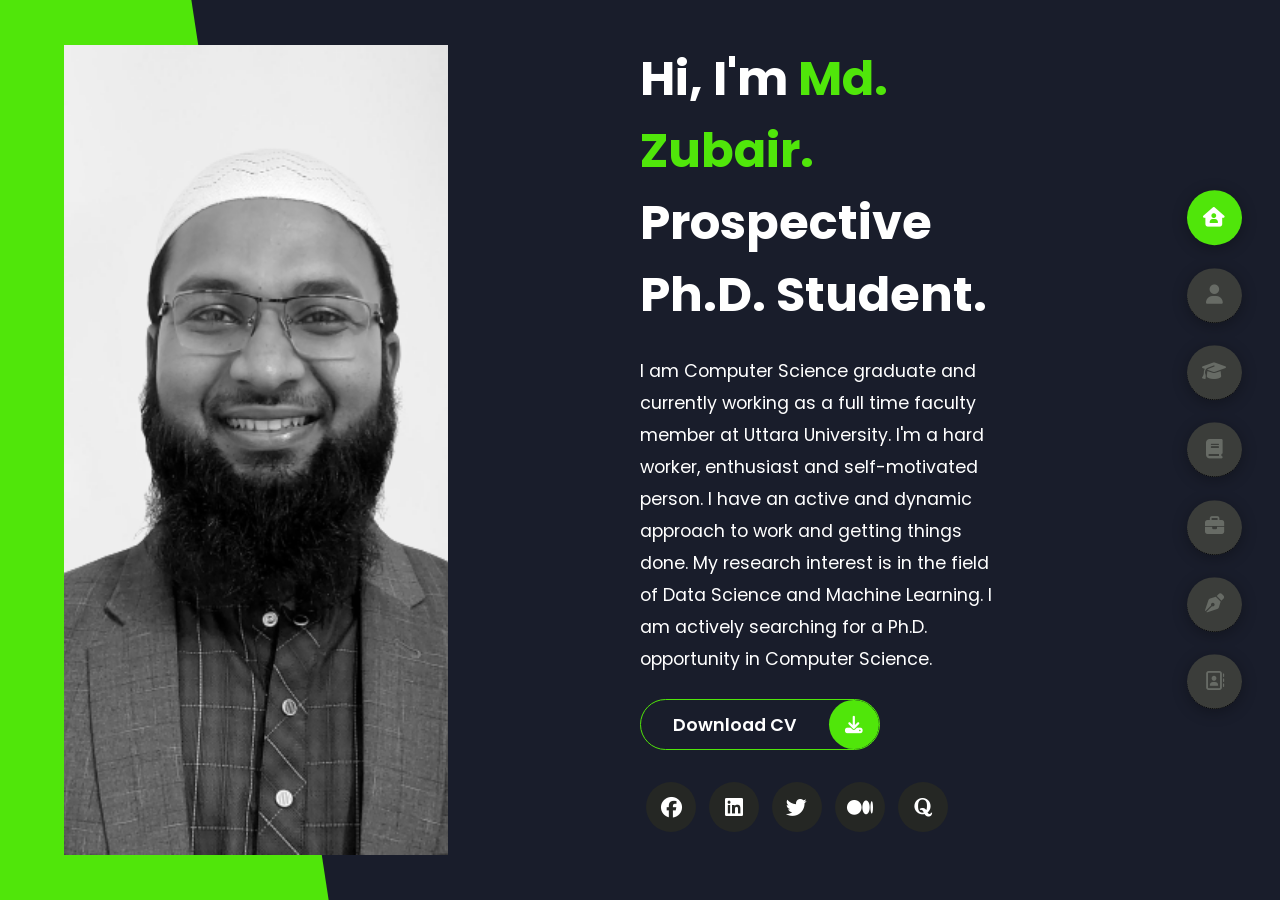
==== index.html @ a1564fd6 "9/04/23" ====
<!DOCTYPE html>
<html lang="en">
<head>
    <meta charset="UTF-8">
    <meta http-equiv="X-UA-Compatible" content="IE=edge">
    <meta name="viewport" content="width=device-width, initial-scale=1.0">
    <title>Portfolio</title>
    <link rel="stylesheet" href="styles/style.css">
    <link rel="preconnect" href="https://fonts.googleapis.com">
    <link rel="preconnect" href="https://fonts.gstatic.com" crossorigin>
    <link rel="stylesheet" href="https://cdnjs.cloudflare.com/ajax/libs/font-awesome/6.2.0/css/all.min.css" integrity="sha512-xh6O/CkQoPOWDdYTDqeRdPCVd1SpvCA9XXcUnZS2FmJNp1coAFzvtCN9BmamE+4aHK8yyUHUSCcJHgXloTyT2A==" crossorigin="anonymous" referrerpolicy="no-referrer" />
    <link href="https://fonts.googleapis.com/css2?family=Poppins&display=swap" rel="stylesheet">
</head>
<body class="main-content">
     <header class="section sec1 header active" id="home">
        <div class="header-content">
            <div class="left-header">
                <div class="h-shape"></div>
                <div class="image">
                    <img src="/Img/Zubair.png" alt="">
                </div>
            </div>
            <div class="right-header">
                <h1 class="name">
                    Hi, I'm <span>Md. Zubair.</span>
                    Prospective Ph.D. Student. 
                </h1>
                <p>
                    I am Computer Science graduate and currently working as a full time faculty member at Uttara University. I'm a hard worker, enthusiast and
                    self-motivated person. I have an active and dynamic approach to work and getting things done. My research interest is in the field of Data Science and Machine Learning. 
                    I am actively searching for a Ph.D. opportunity in Computer Science.
                    
                    
                </p>


                <!-- <div class="follow_text">
                    <h3> <i>Follow me</i> </h3>
                </div>
              
                <div class="follow-icon">
                   <a href="https://www.facebook.com/zubair063" target="_blank">
                       <i class="fa-brands fa-facebook"></i>
                   </a>
                  
                   <a href="https://www.linkedin.com/in/zubair063/" target="_blank">
                       <i class="fa-brands fa-linkedin"></i>
                   </a>
                  

                 
                   <a href="https://github.com/Zubair063" target="_blank">
                       <i class="fa-brands fa-github"></i>
                   </a>
                  

                 
                   <a href="https://twitter.com/zubair_hossain1" target="_blank">
                       <i class="fa-brands fa-twitter"></i>
                   </a>
               </div>
 -->


                <div class="btn-con">

                    <a href="https://drive.google.com/file/d/1xky1VoAW_LcGRuELwr1JLx45bbedzYy8/view?usp=sharing" target="_blank" class="main-btn">
                   <span class="btn-text"> Download CV </span>
                   <span class="btn-icon"><i class="fa-solid fa-download"></i></span>
                </a>
                

                </div>

                <!-- <div class="follow_text">
                    <h3> <i>Follow me</i> </h3>
                </div> -->
              
                <div class="follow-icon">
                   <a href="https://www.facebook.com/zubair063" target="_blank">
                       <i class="fa-brands fa-facebook"></i>
                   </a>
                  
                   <a href="https://www.linkedin.com/in/zubair063/" target="_blank">
                       <i class="fa-brands fa-linkedin"></i>
                   </a>

                   <a href="https://twitter.com/zubair_hossain1" target="_blank">
                       <i class="fa-brands fa-twitter"></i>
                   </a>
                    
                   <a href="https://medium.com/@mzh706" target="_blank">
                    <i class="fa-brands fa-medium"></i>
                   </a>

                   <a href="https://www.quora.com/profile/Md-Zubair-210" target="_blank">
                    <i class="fa-brands fa-quora"></i>
                   </a>


               </div>


              
                

            </div>
        </div>

     </header>    
     <main>
        <section class="section sec2 about" id="about">
        <div class="main-title">
            <h2>About <span>me</span> </h2>
        </div>
        <div class="about-container">
        
            <h3> <i>Information About Me </i> </h3>
            <p> <br> 
                I am a lecturer at Uttara University. I have more than one and half years of teaching experience and Currently conducting Statistics, Machine Learning, Computer Vision and Artificial Intelligence classes. 
                I also supervise undergraduate thesis. <br> <br> 
                My belief is that data is beauty and the today’s modern era is driven by data. 
                Proper application of modern technologies in this field of data science is good enough to create intelligent systems and get insights into the data. 
                Therefore, I am very much interested in the field of data science. For the in-depth exploration of the field, I have got myself engaged in research field of data science under the supervision of professors from home and abroad.
                Currently, I am working with various technologies like machine learning, deep learning, computer vision and so on. Specifically, I am studying, exploring and conducting research on Computer Vision, NLP and Time Series Forecasting. 
                My publications and ongoing researches have been mentioned in the <strong>Research and Publications</strong> section.  <br> <br> 
                
                I have served as a research coordinator of “CUET Computer Club” and mentored 3 teams on data science. 
                Additionally, I have 3 months working experience as a research assistant of machine learning and community moderator at <a href="https://drive.google.com/file/d/1Dpgr16Hy9_IeyHrq5CiHNGgnPMenkfux/view"> <strong> <i><u> Dataquest </u></i></strong>. 
                Till now, I am serving as a <a href="https://community.dataquest.io/badges/107/learning-assistant?username=zubair"> <strong> <i><u>learning assistant at Dataquest </u></i></strong>.
                Moreover, I am running a Data Science and ML space on Quora named <a href="https://abcofdatascienceandml.quora.com/"> <strong> <i><u> ABC of DataScience and ML </u></i></strong> with 87.6k+ followers. 
                I like to share knowledge by writting articles on <a href="https://medium.com/@mzh706"> <strong> <i><u> Medium (most of the articles have published in towards data science publication).</u></i></strong> More than 36 articles have been published. <br><br>
                
                I am actively pursuing a graduate study opportunity (especially, Ph.D) with a teaching and/or research assistantship position. Also, I am interested to collaborate on different fascinating and challenging Computer Vision/NLP projects. 
                I am self motivated towards research and confident that my experience and insights can bring a positive change to any research project and expedite the progress towards the goal. <br><br>

                I consider myself communicative, organized, responsible, studious and proactive. I have strong academic writing skills and can work well with teammates.

            </p>
            <div class="btn-con">

            <a href="https://drive.google.com/file/d/1xky1VoAW_LcGRuELwr1JLx45bbedzYy8/view?usp=sharing" target="_blank" class="main-btn">
               <span class="btn-text"> Download CV </span>
               <span class="btn-icon"><i class="fa-solid fa-download"></i></span>
            </a>

            </div>
        </div>

        <div class="about-stats">
            <h4 class="stat-title">Programming Skills</h4>
            <div class="progress-bars">
                <div class="progress-bar">
                    <p class="prog-title">Python</p>
                    <div class="progress-con">
                        <p class="prog-text">90%</p>
                        <div class="progress">
                            <span class="python"></span>
                        </div>
                    </div>
                </div>
                <div class="progress-bar">
                    <p class="prog-title">C++</p>
                    <div class="progress-con">
                        <p class="prog-text">50%</p>
                        <div class="progress">
                            <span class="C"></span>
                        </div>
                    </div>
                </div>
                <div class="progress-bar">
                    <p class="prog-title">JAVA</p>
                    <div class="progress-con">
                        <p class="prog-text">40%</p>
                        <div class="progress">
                            <span class="JAVA"></span>
                        </div>
                    </div>
                </div>
                <div class="progress-bar">
                    <p class="prog-title">javascript</p>
                    <div class="progress-con">
                        <p class="prog-text">30%</p>
                        <div class="progress">
                            <span class="javascript"></span>
                        </div>
                    </div>
                </div>
            </div>
        <!-- </div> -->

        <h4 class="stat-title"> JOB Experience</h4>
        <div class="timeline">
            <div class="timeline-item">
                <div class="tl-icon">
                    <i class="fa-solid fa-briefcase"></i>
                </div>
                <p class="tl-duration">2021 August -Present</p>
                <h5> Lecturer-Department of CSE, <span> Uttara University</span> </h5>
                <p> I have been working for 1 year and 1 month </p>
        
            </div>

        </div>

        <h4 class="stat-title"> Voluntary Experience</h4>
        <div class="timeline">
            <div class="timeline-item">
                <div class="tl-icon">
                    <i class="fa-solid fa-handshake-angle"></i>
                </div>
                <p class="tl-duration">2022 March -Present</p>
                <h5> Tier-2 Learning Assistant, <span> Dataquest</span> </h5>
                <p> I am helping the enthusiast Data Science Learners </p>
        
            </div>


        <!-- <div class="timeline"> -->
            <div class="timeline-item">
                <div class="tl-icon">
                    <i class="fa-solid fa-handshake-angle"></i>
                </div>
                <p class="tl-duration">2020 March - 2020 August</p>
                <h5> Community Moderator, <span> Dataquest</span> </h5>
                <p> I had serve the community for more than 3 months </p>
        
            </div>

            <div class="timeline-item">
                <div class="tl-icon">
                    <i class="fa-solid fa-handshake-angle"></i>
                </div>
                <p class="tl-duration">2019 September - 2020 December</p>
                <h5> Research Coordinator, <span> CUET Computer Club</span> </h5>
                <p>Coordinating Undergraduate Students' Research </p>
        
            </div>

        </div>

        <!-- </div> -->

        <h4 class="stat-title">Field of Interests</h4>

        <div class="interests">

        <div class="interest">
            <div class="interest-text">
                <h3>
                    Machine Learning 
                </h3>
                
            </div>
             
           </div>

           <div class="interest">
            <div class="interest-text">
                <h3>
                    Data Science
                </h3>
                
            </div>
             
           </div>

           <div class="interest">
            <div class="interest-text">
                <h3>
                    Natural Langauge Processing
                </h3>
                
            </div>
            </div>

            <div class="interest">
                <div class="interest-text">
                    <h3>
                        Computer Vision
                    </h3>
                    
                </div>
                 
               </div>
             
               <div class="interest">
                <div class="interest-text">
                    <h3>
                        Human Computer Interaction 
                    </h3>
                    
                </div>
                 
               </div>

               <div class="interest">
                <div class="interest-text">
                    <h3>
                        Software Engineering
                    </h3>
                    
                </div>
                 
               </div>

        </div>

        <footer class="copy_right">
            <p class="cp-text">Developed by Md.Zubair © Copyright 2022. All right reserved.</p>
        </footer>
        
    </section>

        <section class="section sec3 protfolio" id="protfolio">
          <div class="main-title">
            <h2>My <span>Portfolio</span></h2>
          </div>
          <p class="port-text">
            Here is some of my work that I've done.
          </p>

          <div class="protfolios">
            <div class="protfolio-item">
                <div class="image">
                    <img src="/Img/Computer control.png" alt="">
                </div>
                <p>The project is created based on recognition of hand gestures. Controlling mouse pointer and other task with specific hand gestures. I use MediaPipe to track the hand.</p>
                <div class="hover-items">
                    <h3> Project Source </h3>
                    <div class="icons"> 
                        <a href="https://github.com/Zubair063/Controlling-computer-with-hand-gesture" target="_blank" class="icon">
                            <i class="fa-brands fa-github"></i>
                        </a>
                    </div>
                </div>
            </div>
            <div class="protfolio-item">
                <div class="image">
                    <img src="Img/project.png" alt="">
                </div>
                <p> This website is made for showing my profile at a glance. I have designed this website with basic html, css and javascript. I have tried to intrigrate overview of my expertises, degrees, publications and other achievements in a single website.</p>
                <div class="hover-items">
                    <h3> Project Source </h3>
                    <div class="icons"> 
                        <a href="https://github.com/Zubair063/Zubair063.github.io" target="_blank" class="icon">
                            <i class="fa-brands fa-github"></i>
                        </a>
                    </div>
                </div>
            </div>


            <div class="protfolio-item">
                <div class="image">
                    <img src="/Img/articles.jpg" alt="">
                </div>
                <p>I frequently write scientific articles in different online platforms. Most of the articles are based on different projects or data science techniques. So, I have included all the codes in a single repository.</p>
                <div class="hover-items">
                    <h3> Project Source </h3>
                    <div class="icons"> 
                        <a href="https://github.com/Zubair063/ML_articles" target="_blank" class="icon">
                            <i class="fa-brands fa-github"></i>
                        </a>
                    </div>
                </div>
            </div>


            <div class="protfolio-item">
                <div class="image">
                    <img src="/Img/algo scratch.png" alt="">
                </div>
                <p>I have tried to implement some machine learning algorithms form scratch for getting insights into the main techniques of the algorithms. </p>
                <div class="hover-items">
                    <h3> Project Source </h3>
                    <div class="icons"> 
                        <a href="https://github.com/Zubair063/ML_ALGO_FROM_SCRATCH" target="_blank" class="icon">
                            <i class="fa-brands fa-github"></i>
                        </a>
                    </div>
                </div>
            </div>


            <!-- <div class="protfolio-item">
                <div class="image">
                    <img src="img/articles.jpg" alt="">
                </div>
                <p>I frequently write scientific articles in different online platforms. Most of the articles are based on different projects or data science techniques. So, I have included all the codes in a single repository. </p>
                    <h3> Project Source </h3>
                    <div class="icons"> 
                        <a href="https://github.com/Zubair063/Zubair063.github.io" target="_blank" class="icon">
                            <i class="fa-brands fa-github"></i>
                        </a>
                    </div>
                </div>
            </div> -->
             
          </div>

        <footer class="copy_right">
            <p class="cp-text">Developed by Md.Zubair © Copyright 2022. All right reserved.</p>
        </footer>

        </section>

        
        <section class="section sec5 contact" id="contact">
            <div class="contact-container">
                <div class="main-title">
                    <h2> Contact <span>Me</span></h2>
                </div>
                <div class="contact-content-con">
                    <div class="left-content">
                        <h4>Contact Me here</h4>
                        <p> I am a Computer Science graduate and Currently working as a university faculty. I'm actively searching for Ph.D opportunity in the same discipline. </p>
                        <div class="contact-info">
                            <div class="contact-item">
                                <div class="icon">
                                    <i class="fa-solid fa-location-pin"></i>
                                Location
                            </div>
                            <p>
                                Uttara, Dhaka-1230, Bangladesh.
                            </p>
                            </div>
                            <div class="contact-item">
                                <div class="icon">
                                    <i class="fa-solid fa-phone"></i>
                                Phone
                            </div>
                            <p>
                                +8801766722703
                            </p>
                            </div>
                            <div class="contact-item">
                                <div class="icon">
                                    <i class="fa-solid fa-envelope"></i>
                                Email
                            </div>
                            <p>
                                zubairhossain773@gmail.com
                            </p>
                            </div>
                            
                            <div class="contact-item">
                                <div class="icon">
                                    <i class="fa-solid fa-globe"></i>
                                Language
                            </div>
                            <p>
                                Bangla, English.
                            </p>
                            </div>
                        </div>
                        <div class="contact-icons">
                                 <div class="contact-icon">
                                    <a href="https://www.facebook.com/zubair063" target="_blank">
                                        <i class="fa-brands fa-facebook"></i>
                                    </a>
                                   
                                    <a href="https://www.linkedin.com/in/zubair063/" target="_blank">
                                        <i class="fa-brands fa-linkedin"></i>
                                    </a>
                                   

                                  
                                    <!-- <a href="https://github.com/Zubair063" target="_blank">
                                        <i class="fa-brands fa-github"></i>
                                    </a> -->
                                   

                                  
                                    <a href="https://twitter.com/zubair_hossain1" target="_blank">
                                        <i class="fa-brands fa-twitter"></i>
                                    </a>
                                </div>
                         </div>
                    </div>
                    
                    <div class="right-contact">
                    <form id="myForm" action="https://formsubmit.co/zubairhossain773@gmail.com" method="POST">
                            <div class="input-control i-c-2">
                                <input type="text" name="Name" required="" placeholder="Your Name">
                                <input type="email" name="Email" required="" placeholder="Your Email">
                            </div>

                            <div class="input-control">
                                <input type="text" name="Subject" required="" placeholder="Enter Subject">
                            </div>

                            <div class="input-control">
                                <textarea name="message" id="" cols="15" rows="8" required="" placeholder="Message Here.."></textarea>
                            </div>

                            <!-- <div class="submit-btn">
                                <a href="#" class="main-btn1">
                                <span class="btn-text"> Submit Now </span>
                                </a> -->
                            <div class="btn-con" style="cursor: pointer;">
                                <!-- <a href="#" class="main-btn1"></a> -->
                                <a href="javascript:void()" onclick="document.getElementById('myForm').submit();" class="submit_btn" style="cursor: pointer;">
                              <span class="btn-text"> Submit Now </span>
                              <span class="btn-icon"><i class="fa-solid fa-download"></i></span>
                              </a>
                            </div>
                                
                            </div>


                            
                        </form>

                    </div>

               </div>

            <footer class="copy_right1">
                <p class="cp-text1">Developed by Md.Zubair © Copyright 2022. All right reserved.</p>
            </footer>

        </section>

        <section class="section sec4" id="blogs">


           

        <div class="blogs-content">
            <div class="main-title">
                <h2>My Scientific <span>Articles</span></h2>
              </div>


               <!-- blog section statistics -->

               <div class="blog-type">
                <h4 class="blog-title">Statistics for Data Science</h4>
               </div>

            <div class="blogs">



                <div class="blog">
                    <img src="/Img/21.png" alt="">
                    <div class="blog-text">
                        <a href="https://towardsdatascience.com/ultimate-guide-to-statistics-for-data-science-a3d8f1fd69a7?sk=f36bc71636789d4611e0879178faa8f1" target="_blank" class="icon">
                        <h4>
                            Ultimate Guide to Statistics for Data Science
                        </h4>
                        </a>

                        <p>
                            Statistics at a glance for data science: standard guidelines
                        </p>
                    </div>
                     
                </div>
            
           
                    <div class="blog">
                        <img src="/Img/sample.png" alt="">
                        <div class="blog-text">
                            <a href="https://towardsdatascience.com/less-is-more-the-art-of-sampling-dda8b59d399?sk=97642f07012fbc26806214514f5a178e" target="_blank" class="icon">
                            <h4>
                                Less is More; the ‘Art’ of Sampling
                            </h4>
                            </a>

                            <p>
                                Increase your data analyzing power of vast dataset with sample.
                            </p>
                        </div>
                         
                    </div>

                    <div class="blog">
                        <img src="/Img/variable.png" alt="">
                        <div class="blog-text">
                            <a href="https://towardsdatascience.com/get-familiar-with-the-most-important-weapon-of-data-science-variables-48cc7cd85dc5?sk=55074399aaf6069ca26c948d813ece9d" target="_blank" class="icon">
                            <h4>
                                Get Familiar with the Most Powerful Weapon of Data Science ~Variables
                            </h4>
                            </a>

                            <p>
                                Basic concept of variable types, levels of measurement and different representation techniques with python.
                            </p>
                        </div>
                         
                    </div>

                    <div class="blog">
                        <img src="/Img/3rd.png" alt="">
                        <div class="blog-text">
                            <a href="https://towardsdatascience.com/to-increase-data-analysing-power-you-must-know-frequency-distribution-afa438c3e7a4?sk=322bd9982334e49a4cdcbed5cf6d38a2" target="_blank" class="icon">
                            <h4>
                                To Increase Data Analysing Power You Must Know Frequency Distribution.
                            </h4>
                            </a>

                            <p>
                                Data plays a key role in every organization because it helps business leaders to make suitable decisions based on facts, statistical numbers, and trends.
                            </p>
                        </div>
                         
                    </div>


                    <div class="blog">
                        <img src="/Img/4th.png" alt="">
                        <div class="blog-text">
                            <a href="https://towardsdatascience.com/find-the-patterns-of-a-dataset-by-visualizing-frequency-distribution-c5718ab1f2c2?sk=3d9d81f9d60215c90ba87b9cf577d1b3" target="_blank" class="icon">
                            <h4>
                                Find the Patterns of a Dataset by Visualizing Frequency Distribution
                               
                            </h4>
                            </a>

                            <p>
                                Get insights into the Dataset by Visualizing the frequency distribution.
                            </p>
                        </div>
                         
                    </div>


                    <div class="blog">
                        <img src="/Img/5th.png" alt="">
                        <div class="blog-text">
                            <a href="https://towardsdatascience.com/compare-multiple-frequency-distributions-to-extract-valuable-information-from-a-dataset-10cba801f07b?sk=b825bd13beffcd3d3bb564775d3bb5ce" target="_blank" class="icon">
                            <h4>
                                Compare Multiple Frequency Distributions to Extract Valuable Information from a Dataset.
                               
                            </h4>
                            </a>

                            <p>
                                How to Compare Multiple Frequency Distribution and Get Important Information.

                            </p>
                        </div>
                         
                    </div>

                    <div class="blog">
                        <img src="/Img/6th.png" alt="">
                        <div class="blog-text">
                            <a href="https://medium.datadriveninvestor.com/eliminate-your-misconception-about-mean-with-a-brief-discussion-a9fed67d4b08?sk=b2aab45de95baec661909986f1db9365" target="_blank" class="icon">
                            <h4>
                                Eliminate Your Misconception about Mean with a Brief Discussion
                               
                            </h4>
                            </a>

                            <p>
                                The Frequency distribution is an overview of all distinct values in some variables with the number of times they occur. 
                            </p>
                        </div>
                         
                    </div>

                    
                    <div class="blog">
                        <img src="/Img/7th.png" alt="">
                        <div class="blog-text">
                            <a href="https://medium.datadriveninvestor.com/eliminate-your-misconception-about-mean-with-a-brief-discussion-a9fed67d4b08?sk=b2aab45de95baec661909986f1db9365" target="_blank" class="icon">
                            <h4>
                                Increase Your Data Science Model Efficiency With Normalization.
                               
                            </h4>
                            </a>

                            <p>
                                Normalization is the key part of data pre-processing which is used to transform features on a similar scale. 
                            </p>
                        </div>
                         
                    </div>


                    <div class="blog">
                        <img src="/Img/8.png" alt="">
                        <div class="blog-text">
                            <a href="https://towardsdatascience.com/basic-probability-concepts-for-data-science-eb8e08c9ad92?sk=1d91538085276ee6502b0b8ffd449e2c" target="_blank" class="icon">
                            <h4>
                                Basic Probability Concepts for Data Science
                               
                            </h4>
                            </a>

                            <p>
                                Probability is a numerical concept used to measure the chance of any specific event or outcome occurring. The value of the probability ranges from 0 to 1. 
                            </p>
                        </div>
                         
                    </div>

                  
                    <div class="blog">
                        <img src="/Img/9.png" alt="">
                        <div class="blog-text">
                            <a href="https://towardsdatascience.com/road-map-from-naive-bayes-theorem-to-naive-bayes-classifier-6395fc6d5d2a?sk=7f0ed02417710d93c022f7757645cd31" target="_blank" class="icon">
                            <h4>
                                Road Map from Naive Bayes Theorem to Naive Bayes Classifier
                               
                            </h4>
                            </a>

                            <p>
                                Complete Guideline for Naive Bayes Classifier with Implementation from Scratch.
                            </p>
                        </div>
                         
                    </div>


                    <div class="blog">
                        <img src="/Img/10.png" alt="">
                        <div class="blog-text">
                            <a href="https://medium.datadriveninvestor.com/all-you-need-to-know-about-hypothesis-testing-for-data-science-enthusiasts-30cfe1dce028?sk=b2af5e4c55f88a40bd64cb5754fd5072" target="_blank" class="icon">
                            <h4>
                                All You Need To Know About Hypothesis Testing for Data Science Enthusiasts

                               
                            </h4>
                            </a>

                            <p>
                                Do Hypothesis Test and Draw Conclusions For Population Parameters From a Sample Data
                            </p>
                        </div>
                         
                    </div>


                    <div class="blog">
                        <img src="/Img/22.png" alt="">
                        <div class="blog-text">
                            <a href="https://towardsdatascience.com/statistical-comparison-among-multiple-groups-with-anova-d4ac27f6e59e?sk=6db995c413edcc7d924705aba4fcb7d9" target="_blank" class="icon">
                            <h4>
                                Statistical Comparison Among Multiple Groups With ANOVA (Stat-11)

                               
                            </h4>
                            </a>

                            <p>
                                Are You Thinking How to Compare Among the Multiple Groups? No Worries! Just Use ANOVA
                            </p>
                        </div>
                         
                    </div>
                  

                    <div class="blog">
                        <img src="/Img/23.png" alt="">
                        <div class="blog-text">
                            <a href="https://towardsdatascience.com/compare-dependency-of-categorical-variables-with-chi-square-test-982baff64e81?sk=ab92d3a7b3282090b4c5fa37b699b4a4" target="_blank" class="icon">
                            <h4>
                                Compare Dependency of Categorical Variables with Chi-Square Test (Stat-12)

                               
                            </h4>
                            </a>

                            <p>
                                Complete Guideline to Find Dependencies among Categorical Variables with Chi-Square Test 
                            </p>
                        </div>
                         
                    </div>
                    


                     
                </div>




                
                 <!-- blog section Machine Learning -->

               <div class="blog-type">
                <h4 class="blog-title">Machine Learning </h4>
               </div>


            <div class="blogs">

                
                <div class="blog">
                    <img src="/Img/29.png" alt="">
                    <div class="blog-text">
                        <a href="https://towardsdatascience.com/deep-understanding-of-simple-linear-regression-3776afe34473?sk=56a0369fc77b53dd28c4236a1a5b5b2b" target="_blank" class="icon">
                        <h4>
                            Deep Understanding of Simple Linear Regression

                        </h4>
                        </a>

                        <p>
                            Linear regression is one of the simple and widely used regression algorithms. The regression algorithms predict continuous values.
                        </p>
                    </div>
                     
                 </div>



                 <div class="blog">
                    <img src="/Img/30.png" alt="">
                    <div class="blog-text">
                        <a href="https://towardsdatascience.com/multiple-linear-regression-a-deep-dive-f104c8ede236?sk=9bc8a94915718b1ab055371693b7c445" target="_blank" class="icon">
                        <h4>
                            Multiple Linear Regression: A Deep Dive

                        </h4>
                        </a>

                        <p>
                            There are many machine learning algorithms for solving different problems. This article will introduce a machine learning algorithm which can solve the regression problem (prediction of continuous value) with multiple variables.
                        </p>
                    </div>
                     
                 </div>



                 <div class="blog">
                    <img src="/Img/31.png" alt="">
                    <div class="blog-text">
                        <a href="https://towardsdatascience.com/turn-linear-regression-into-logistic-regression-e088e2408ec9?sk=f137c6f68526c191e1b62515db6233e7" target="_blank" class="icon">
                        <h4>
                            Turn Linear Regression into Logistic Regression

                        </h4>
                        </a>

                        <p>
                            Sometimes we need to classify an object or data based on its features. Linear regression algorithms can’t solve these problems. In this scenario, logistic regression’s necessity comes in.
                        </p>
                    </div>
                     
                 </div>




                <div class="blog">
                    <img src="/Img/28.png" alt="">
                    <div class="blog-text">
                        <a href="https://towardsdatascience.com/unsupervised-learning-and-k-means-clustering-from-scratch-f4e5e9947c39?sk=ee067934e9f0df8748ad2f842c2990da" target="_blank" class="icon">
                        <h4>
                            K-means Clustering from Scratch
                        </h4>
                        </a>

                        <p>
                            The machine learning problems can be supervised or unsupervised. This article focuses on an unsupervised machine learning algorithm called ‘K-means’ clustering.
                        </p>
                    </div>
                     
                 </div>
            
           
                 <div class="blog">
                    <img src="/Img/24.PNG" alt="">
                    <div class="blog-text">
                        <a href="https://towardsdatascience.com/knn-algorithm-from-scratch-37febe0c15b3?sk=ec09acaaab12b5f71150f7432c354b4e" target="_blank" class="icon">
                        <h4>
                            KNN Algorithm from Scratch
                        </h4>
                        </a>

                        <p>
                            Implementation and Details Explanation of the KNN Algorithm
                        </p>
                    </div>
                     
                 </div>


                 <div class="blog">
                    <img src="/Img/25.PNG" alt="">
                    <div class="blog-text">
                        <a href="https://towardsdatascience.com/efficient-k-means-clustering-algorithm-with-optimum-iteration-and-execution-time-9358a794406c?sk=7954a436cd829bb4b6c6f44a0d67e5ed" target="_blank" class="icon">
                        <h4>
                            Efficient K-means Clustering Algorithm with Optimum Iteration and Execution Time
                        </h4>
                        </a>

                        <p>
                            Implementation of Efficient K-means Clustering Algorithm; A Research Outcome
                        </p>
                    </div>
                     
                 </div>

            </div>
                


                 <!-- blog section NLP -->

               <div class="blog-type">
                <h4 class="blog-title">Natural Language Processing </h4>
               </div>


            <div class="blogs">
            
           
                 <div class="blog">
                    <img src="/Img/11.png" alt="">
                    <div class="blog-text">
                        <a href="https://towardsdatascience.com/tips-and-tricks-to-work-with-text-files-in-python-89f14a755315?sk=19359f42abcd6e8c33176431cce9e122" target="_blank" class="icon">
                        <h4>
                            Tips and Tricks to Work with Text Files in Python (Part-1)
                        </h4>
                        </a>

                        <p>
                            Work with Text Files and Get Familiar with Awesome Techniques in Python.
                        </p>
                    </div>
                     
                 </div>

                <div class="blog">
                    <img src="/Img/12.png" alt="">
                    <div class="blog-text">
                        <a href="https://towardsdatascience.com/manipulate-pdf-files-extract-information-with-pypdf2-and-regular-expression-39ff697db0ca?sk=2673684c43cb4684e6123a656af9882f" target="_blank" class="icon">
                        <h4>
                            Manipulate PDF Files, Extract Information with PyPDF2 and Regular Expression (Part-2)
                        </h4>
                        </a>

                        <p>
                            Make Your PDF Manipulation Task Easy with PyPDF2 and Regular Expression.
                        </p>
                    </div>
                     
                </div>

                <div class="blog">
                    <img src="/Img/13.png" alt="">
                    <div class="blog-text">
                        <a href="https://towardsdatascience.com/a-complete-guide-to-natural-language-processing-nlp-c91f1cfd3b0c?sk=caf8e598d733afafd00b201da86ef188" target="_blank" class="icon">
                        <h4>
                            A Complete Guideline to Natural Language Processing (NLP) (Part-3)
                        </h4>
                        </a>

                        <p>
                            How machines recognize human language and act accordingly
                        </p>
                    </div>
                     
                </div>


                <div class="blog">
                    <img src="/Img/14.png" alt="">
                    <div class="blog-text">
                        <a href="https://towardsdatascience.com/find-the-patterns-of-a-dataset-by-visualizing-frequency-distribution-c5718ab1f2c2?sk=3d9d81f9d60215c90ba87b9cf577d1b3" target="_blank" class="icon">
                        <h4>
                            Complete Guideline to Implementation of Basic NLP Techniques with spaCy (Part-4)
                           
                        </h4>
                        </a>

                        <p>
                            Learn How to Implement Basic NLP Techniques with Python Libraries
                        </p>
                    </div>
                     
                </div>


                <div class="blog">
                    <img src="/Img/blog 1.png" alt="">
                    <div class="blog-text">
                        <a href="https://pub.towardsai.net/simple-text-classifier-with-basic-machine-learning-model-fa414791d26e?sk=c4eec4f27964dcca9bc8771866e1aea8" target="_blank" class="icon">
                        <h4>
                            Simple Text Classifier With Basic Machine Learning Model (Part-5)
                           
                        </h4>
                        </a>

                        <p>
                            The easiest way to create a text classifier with a basic Machine Learning model for beginners

                        </p>
                    </div>
                     
                </div>

                
                


                 
               </div>

            
            <!-- blog section Computer Vision -->

            <div class="blog-type">
                    <h4 class="blog-title">Computer Vision</h4>
            </div>
            
            <div class="blogs">


                <div class="blog">
                    <img src="/Img/32.png" alt="">
                    <div class="blog-text">
                        <a href="https://towardsdatascience.com/getting-started-with-numpy-and-opencv-for-computer-vision-555f88536f68" target="_blank" class="icon">
                        <h4>
                        Getting Started with NumPy and OpenCV for Computer Vision
                        </h4>
                        </a>
 
                        <p>
                            We, human beings, perceive the environment and surroundings with our vision system. The human eye, brain, and limbs work together to perceive the environment and act accordingly. An intelligent system can perform .......
                        </p>
                    </div>
                     
                 </div>



                 <div class="blog">
                    <img src="/Img/33.png" alt="">
                    <div class="blog-text">
                        <a href="https://towardsdatascience.com/getting-started-with-numpy-and-opencv-for-computer-vision-555f88536f68" target="_blank" class="icon">
                        <h4>
                        A Comprehensive Guide on Color Representation in Computer Vision
                        </h4>
                        </a>
 
                        <p>
                            The eye is such a beautiful creation of the creators, which can perceive the color of an object in an astatically pleasing and harmonious way. Color is a visual perception based on the electromagnetic spectrum.
                        </p>
                    </div>
                     
                 </div>
                


            
           
                <div class="blog">
                   <img src="/Img/15.png" alt="">
                   <div class="blog-text">
                       <a href="https://towardsdatascience.com/write-a-few-lines-of-code-and-detect-faces-draw-landmarks-from-complex-images-mediapipe-932f07566d11?sk=1b733c56090015e8d094fb9824e49fdf" target="_blank" class="icon">
                       <h4>
                        Write a Few Lines of Code and Detect Faces, Draw Landmarks from Complex Images ~MediaPipe
                       </h4>
                       </a>

                       <p>
                        Detecting face from complex image is easy and fun with MediaPipe
                       </p>
                   </div>
                    
                </div>

                
            </div>


            <!-- blog section Data Visualization -->

            <div class="blog-type">
                <h4 class="blog-title">Data Visualization</h4>
            </div>
        
        <div class="blogs">



            <div class="blog">
                <img src="/Img/34.png" alt="">
                <div class="blog-text">
                    <a href="https://medium.datadriveninvestor.com/ultimate-guide-to-data-visualization-for-data-science-90b0b13e72ab?sk=75fd327f9a3e284f29799f82211030ec" target="_blank" class="icon">
                    <h4>
                        Ultimate Guide to Data Visualization for Data Science
                    </h4>
                    </a>

                    <p>
                        Data visualization itself is a universal language. I have considered visualization as a universal language because of its ability to represent information to every walk of people. 
                    </p>
                </div>
                 
             </div>
            


                <div class="blog">
                    <img src="/Img/26.png" alt="">
                    <div class="blog-text">
                        <a href="https://towardsdatascience.com/basic-guide-to-data-visualization-for-data-science-8e7d966bf10a?sk=aa70ccca0cb6414116408037e4bdea2d" target="_blank" class="icon">
                        <h4>
                            Basic Guide to Data Visualization for Data Science
                        </h4>
                        </a>
 
                        <p>
                            Data visualization is a way to represent data and information graphically. 
                            In another sense, it can be described as translating data into a visual context using charts, plots, animations, infographics, etc. 
                        </p>
                    </div>
                     
                 </div>

                 <div class="blog">
                    <img src="/Img/27.png" alt="">
                    <div class="blog-text">
                        <a href="https://towardsdatascience.com/intermediate-guideline-to-data-visualization-abf64bce91d2?sk=2317fe0242ece221f715ef38e552d847" target="_blank" class="icon">
                        <h4>
                            Intermediate Guideline to Data Visualization
                        </h4>
                        </a>
 
                        <p>
                            Without visualization, data is a collection of some numerical or categorical values. Proper visualization paves the way to finding valuable information. 
                        </p>
                    </div>
                     
                 </div>
                

                <div class="blog">
                    <img src="/Img/20.png" alt="">
                    <div class="blog-text">
                        <a href="https://towardsdatascience.com/11-less-used-but-important-plots-for-data-science-dede3f9b7ebd?sk=8463b69d84e5bd76b99c22b76512d4ab" target="_blank" class="icon">
                        <h4>
                         11 Aesthetic Data Visualization for Data Science
                        </h4>
                        </a>
 
                        <p>
                            Some Unique Data Visualization Techniques for Getting High-Level Insight into the Data
                        </p>
                    </div>
                     
                 </div>


                 <div class="blog">
                    <img src="/Img/16.png" alt="">
                    <div class="blog-text">
                        <a href="https://towardsdatascience.com/spread-of-covid-19-with-interactive-data-visualization-521ac471226e?sk=d8bf886c084b06173df4d56238ecde88" target="_blank" class="icon">
                        <h4>
                         Spread of COVID-19 with Interactive Data Visualization
                        </h4>
                        </a>
 
                        <p>
                         A Complete Guideline for Bar Chart Race and Interactive Choropleth Map of COVID-19 Pandemic with Python
                        </p>
                    </div>
                     
                 </div>

                
         </div>



         <!-- blog section Data Miscellaneous -->

         <div class="blog-type">
            <h4 class="blog-title">Miscellaneous</h4>
        </div>

        
        <div class="blogs">
            
           
            <div class="blog">
               <img src="/Img/17.png" alt="">
               <div class="blog-text">
                   <a href="https://medium.datadriveninvestor.com/grab-all-the-data-science-resources-at-a-glance-and-grow-yourself-66ff61240e41?sk=6f1ebcbbc75e8a0aa40e528cc5457e37" target="_blank" class="icon">
                   <h4>
                    Grab All the Data Science Resources at a Glance and Grow Yourself

                   </h4>
                   </a>

                   <p>
                    A Huge Collections of Best Online Data Science Resources, Books and Many more
                   </p>
               </div>
                
            </div>


            <div class="blog">
                <img src="/Img/18.png" alt="">
                <div class="blog-text">
                    <a href="https://towardsdatascience.com/say-goodbye-to-screenshot-and-use-datapane-for-data-science-report-e698bbd29f72?sk=347d0f7b6ff042e09af1d3cc54da6848" target="_blank" class="icon">
                    <h4>
                        Say Goodbye to Screenshot and Use Datapane for Data Science Report
 
                    </h4>
                    </a>
 
                    <p>
                        A complete tutorial of Datapane in 7 min read
                    </p>
                </div>
                 
             </div>



             <div class="blog">
                <img src="/Img/19.png" alt="">
                <div class="blog-text">
                    <a href="https://medium.datadriveninvestor.com/tips-and-tricks-of-exploring-qualitative-data-19dd1e3ce6ef?sk=f434b6443370a4da51fb608d92ab9d98" target="_blank" class="icon">
                    <h4>
                        Tips and Tricks of Exploring Qualitative Data

                    </h4>
                    </a>
 
                    <p>
                        How Qualitative Data Can Be Analyzed and Interpreted in the Most Easiest Way
                    </p>
                </div>
                 
             </div>
            
             </div>





                
            </div>
        </div>


        <footer class="copy_right">
            <p class="cp-text">Developed by Md.Zubair © Copyright 2022. All right reserved.</p>
        </footer>

        </section>

        <section class="section sec6" id="reseach">
            <div class="main-title">
                <h2>Research and <span>Publications</span> </h2>
            </div>
             
         <div class =researches>


            <!-- ongoing research section -->

            <div class="research-type">
                <h4 class="research-title">Ongoing Research</h4>
               </div>
            

               <div class="research">
                <div class="research-text">
                    <h4>
                        Weather Forecasting with Bi-LSTM and Important Decision Making for Agriculture Sector in Context of Bangladesh.
                    </h4>
                    

                    <p>
                        Bangladesh is a developing country. It's economy depends on agriculture. Unfortunately, the modern technologies are not used in the agricultural field. We have collected 
                        all the weather stations data from the Meteorological Department of Bangladesh. Our target is to forecast the weather and generate suggestions based on the prediction model to the farmers.
                    </p>
                </div>
                 
               </div>

               <!-- <div class="research">
                <div class="research-text">
                    <h4>
                        Automatic Bangla Text Generation with LSTM.
                    </h4>
                    

                    <p>
                        There are so many automatic text generation model available in different languages. For Bangla language, such types of models are not that much availabale. 
                        So, we are trying to collect huge Bangla text corpus for creating an efficient automatic text generation model. 
                    </p>
                </div>
                 
                </div> -->

            <!-- Published research section -->

            <div class="research-type">
                <h4 class="research-title">Published Research Articles</h4>
            </div>


            <div class="research_subtype">
                <h4 class="research_subtitle">Journal Article</h4>
            </div>

            <div class="research">
                <div class="research-text">
                    <h4>
                        An Improved K-means Clustering Algorithm Towards an Efficient Data-Driven Modeling
                    </h4>
                    

                    <p>
                        
                            <strong> Year:</strong> 2022</br>
                            <strong> Synopsis:</strong> One of the K-means algorithm’s main concerns is to find out the initial optimal centroids of clusters. 
                                It is the most challenging task to determine the optimum position of the initial clusters’ centroids at the very first iteration. 
                                This paper proposes an approach to find the optimal initial centroids efficiently to reduce the number of iterations and execution time.</br>
                            <strong>Journal:</strong> Annals of Data Science</br>
                            <strong>Publisher:</strong> Springer Berlin Heidelberg</br>
                            <strong>Link:</strong> <a href="https://link.springer.com/article/10.1007/s40745-022-00428-2" target="_blank"> <u>Click here.</u></a> 


                        
                    </p>
                </div>
                 
            </div>


            <div class="research_subtype">
                <h4 class="research_subtitle">Conference Articles</h4>
            </div>
             

            <div class="research">
                <div class="research-text">
                    <h4>
                        An Intelligent Model to Suggest Top Productive Seasonal Crops Based on User Location in the Context of Bangladesh
                    </h4>
                    

                    <p>
                        
                            <strong> Year:</strong> 2021</br>
                            <strong> Synopsis:</strong> This paper makes an approach to provide a suggestion for the best crops for cultivation according to the season of a selected location of Bangladesh. 
                            The model is created based on the data of the agricultural and meteorological department of Bangladesh</br>
                            <strong>Conference:</strong> 3rd International Conference on Smart Systems: Innovations in Computing</br>
                            <strong>Publisher:</strong> Springer</br>
                            <strong>Link:</strong> <a href="https://link.springer.com/chapter/10.1007/978-981-16-2877-1_26" target="_blank"> <u>Click here.</u></a> 


                        
                    </p>
                </div>
                 
            </div>


            <div class="research">
                <div class="research-text">
                    <h4>
                        An Efficient K-Means Clustering Algorithm for Analysing COVID-19
                    </h4>
                    

                    <p>
                        
                            <strong> Year:</strong> 2021</br>
                            <strong> Synopsis:</strong> In this paper, we propose an efficient K-means clustering method that determines the initial centroids of the clusters efficiently. 
                                       Based on this proposed method, we have determined health care quality clusters of countries utilizing the COVID-19 datasets. </br>
                            <strong>Conference:</strong> International Conference on Hybrid Intelligent Systems</br>
                            <strong>Publisher:</strong> Springer</br>
                            <strong>Link:</strong> <a href="https://link.springer.com/chapter/10.1007/978-3-030-73050-5_43 " target="_blank"> <u>Click here.</u></a> 


                        
                    </p>
                </div>
                 
            </div>



                <div class="research">
                <div class="research-text">
                    <h4>
                        A Modified Naïve Bayesian-based Spam Filter using Support Vector Machine
                    </h4>
                    

                    <p>
                        
                            <strong> Year:</strong> 2019</br>
                            <strong> Synopsis:</strong> In this reseach work, we have proposed a hybrid model for spam filtering. The model is created based on Naïve Bayes algorithm intrigrated with Support Vector Machine (SVM). </br>
                            <strong>Conference:</strong> International Conference on Advances in Science, Engineering and Robotics Technology (ICASERT)</br>
                            <strong>Publisher:</strong> IEEE</br>
                            <strong>Link:</strong> <a href="https://ieeexplore.ieee.org/document/8934629" target="_blank"> <u>Click here.</u></a> 


                        
                    </p>
                </div>
                 
            </div>
               

             <!-- Undergraduate Thesis Supervision -->

            <div class="research-type">
                <h4 class="research-title">Undergraduate Thesis Supervision</h4>
            </div>
            
            


            <div class="research">
                <div class="research-text">
                    <h4>
                        Detection of Stage of Pneumonia with Deep-CNN and Preliminary Medical Suggestion.
                    </h4>
                    

                    <p>
                        The students are training different CNN models with X-Ray image so that the machine can detect the affected images automatically. Finally they will find out the best model for final prediction. 
                        And there will be a system for preliminary suggestion. 
                    </p>
                </div>
                 
            </div>

            <div class="research">
                <div class="research-text">
                    <h4>
                        Hybrid model for Product Recommandation 
                    </h4>
                    

                    <p>
                        The main purpose of the thesis is to intrigrate different models for product recommandation system. It will be a hybrid approach to combine multiple models for getting better accuracy and recommandation. 
                    </p>
                </div>
                 
            </div>

            <div class="research">
                <div class="research-text">
                    <h4>
                        Automatic Bangla Text Generation with LSTM.
                    </h4>
                    

                    <p>
                        There are so many automatic text generation model available in different languages. For Bangla language, such types of models are not that much availabale. 
                        So, my students' tried to collect huge Bangla text corpus for creating an efficient automatic text generation model. 
                    </p>
                </div>
                 
                </div>
             

           </div>

        <footer class="copy_right">
            <p class="cp-text">Developed by Md.Zubair © Copyright 2022. All right reserved.</p>
        </footer>

        </section>

        <section class="section sec7" id="education">
            <div class="main-title">
                <h2>Education and <span>Certifications</span> </h2>
            </div>
        

        <div class="educations">
            <div class="research-type">
                <h4 class="research-title">Education</h4>
            </div>

            <div class="education_container">
            
           
                <div class="education">
                    <img src="/Img/cuet.png" alt="">
                    <div class="education-text">
                        <a href="https://www.cuet.ac.bd/" target="_blank" class="icon">
                        <h4>
                            Chittagong University of Engineering and Technology (CUET)
                        </h4>
                        </a>

                        <p>
                            <em>B.Sc. in Computer Sicence and Engineering(CSE) </em> <br>
                            February,2016 - June,2021 <br>
                            Top 10% in the CSE Department.
                        </p>
                    </div>
                     
                </div>



                <div class="education">
                    <img src="/Img/RAJUK.png" alt="">
                    <div class="education-text">
                        <a href="https://rajukcollege.net/" target="_blank" class="icon">
                        <h4>
                            Rajuk Uttara Model College (RUMC)
                        </h4>
                        </a>

                        <p>
                            <em>Higher Secondary School Certificate(HSC) </em> <br>
                            2013 - 2015 <br>
                            Passed with GPA 5 (out of 5)
                        </p>
                    </div>
                     
                </div>



                <div class="education">
                    <img src="/Img/milestone.jpg" alt="">
                    <div class="education-text">
                        <a href="https://milestonecollege.com/" target="_blank" class="icon">
                        <h4>
                            Milestone School and college
                        </h4>
                        </a>

                        <p>
                            <em>Secondary School Certificate(SSC) </em> <br>
                            2011 - 2013 <br>
                            Passed with GPA 5 (out of 5)
                        </p>
                    </div>
                     
                </div>
                

            </div>

            <div class="education_container">
                <div class="research-type">
                    <h4 class="research-title">Online Certifications</h4>
                </div>


                <div class="education">
                    <img src="/Img/deepleaning.png" alt="">
                    <div class="education-text">
                        <a href="https://www.coursera.org/specializations/deep-learning?" target="_blank" class="icon">
                        <h4>
                            Deep Learning Specialization
                        </h4>
                        </a>

                        <p>
        
                            Issuing Organization: Coursera<br>
                            Issue Date: July 2020<br>
                            Expiration Date: This certification does not expire<br>
                            Credential ID: ZH3RFQUMB56S<br>
                            Credential URL: <a href="https://www.coursera.org/account/accomplishments/specialization/certificate/ZH3RFQUMB56S" target="_blank"> <u>Click Here </u></a>
                           
                        </p>
                    </div>
                     
                </div>


                
                <div class="education">
                    <img src="/Img/university_michigan.png" alt="">
                    <div class="education-text">
                        <a href="https://www.coursera.org/learn/python-data-analysis" target="_blank" class="icon">
                        <h4>
                            Introduction to Data Science in Python
                        </h4>
                        </a>

                        <p>
                            Issuing Organization: Coursera<br>
                            Issue Date: August 2019 <br>
                            Expiration Date: This certification does not expire<br>
                            Credential ID: K6H5ETX8MHNH<br>

                            Credential URL: <a href="https://www.coursera.org/account/accomplishments/certificate/K6H5ETX8MHNH" target="_blank"> <u>Click Here </u></a>
                           
                        </p>
                    </div>
                     
                </div>


                <div class="education">
                    <img src="/Img/IBM.jpg" alt="">
                    <div class="education-text">
                        <a href="https://www.coursera.org/learn/machine-learning-with-python" target="_blank" class="icon">
                        <h4>
                            
                              Machine Learning with Python
                        </h4>
                        </a>

                        <p>
                            Issuing Organization: Coursera<br>
                            Issue Date: April 2020 <br>
                            Expiration Date: This certification does not expire <br>
                            Credential ID: 55W5RF8LNKDF <br>

                            Credential URL: <a href="https://www.coursera.org/account/accomplishments/certificate/55W5RF8LNKDF" target="_blank"> <u>Click Here </u></a>
                           
                        </p>
                    </div>
                     
                </div>


                <div class="education">
                    <img src="/Img/stanford_online.jpg" alt="">
                    <div class="education-text">
                        <a href="https://www.coursera.org/learn/machine-learning-with-python" target="_blank" class="icon">
                        <h4>
                            
                              Machine Learning 
                        </h4>
                        </a>

                        <p>
                            Issuing Organization: Coursera <br>
                            Issue Date: July 2019 <br> 
                            Expiration Date: This certification does not expire <br>
                            Credential ID: LTFQWD83AABN <br>
                            Credential URL: <a href="https://www.coursera.org/account/accomplishments/certificate/LTFQWD83AABN" target="_blank"> <u>Click Here </u></a>
                           
                        </p>
                    </div>
                     
                </div>


                

                <div class="education">
                    <img src="/Img/dataquest.png" alt="">
                    <div class="education-text">
                        <a href="https://app.dataquest.io/" target="_blank" class="icon">
                        <h4>
                            
                              Data Scientist in Python
                        </h4>
                        </a>

                        <p>
                            Issuing Organization: DATAQUEST <br>
                            Issue Date: February 2020 <br> 
                            Expiration Date: This certification does not expire <br>
                            Credential ID: 5BTZ8HLUKLOOSLKVX0VO <br>
                            Credential URL: <a href="https://app.dataquest.io/view_cert/5BTZ8HLUKLOOSLKVX0VO/" target="_blank"> <u>Click Here </u></a>
                           
                        </p>
                    </div>
                     
                </div>




            
         </div>

        </div>

        <footer class="copy_right">
            <p class="cp-text">Developed by Md.Zubair © Copyright 2022. All right reserved.</p>
        </footer>
        
        </section>
     </main>

<div class="controlls">

    <div class="control control-1 side-bar-test active-btn" data-id="home">

        <i class="fa-solid fa-house-user"></i>
        <!--<div class="tooltip">
        <span class="tooltiptext">Home</span>
        </div>-->
        <a href="#" class="test1" id="tab1">Home</a>
        
    </div>

    <div class="control control-2 side-bar-test tooltip" data-id="about">
        <i class="fa-solid fa-user"></i>
        <a href="#" class="test2" id="tab1">About</a>
    </div>

    <div class="control control-3 side-bar-test tooltip" data-id="education">
        <i class="fa-solid fa-graduation-cap"></i>
        <a href="#" class="test3" id="tab1">Education</a>
    </div>


    <div class="control control-4 side-bar-test tooltip" data-id="reseach">
        <i class="fa-solid fa-book"></i>
        <a href="#" class="test4" id="tab1">Research</a>
    </div>

    <div class="control control-5 side-bar-test tooltip" data-id="protfolio">
        <i class="fa-solid fa-briefcase"></i>
        <a href="#" class="test5" id="tab1">Project</a>

    </div>

    <div class="control control-6 side-bar-test tooltip" data-id="blogs">
        <i class="fa-solid fa-pen-nib"></i>
        <a href="#" class="test6" id="tab1">Blog</a>
    </div>

    <div class="control control-7 side-bar-test tooltip" data-id="contact">
        <i class="fa-regular fa-address-book"></i>
        <a href="#" class="test7" id="tab1">Contact</a>
    </div>

</div>

<script src = "app.js"></script>
</body>
</html>
---- styles/style.css ----
* {
  margin: 0;
  padding: 0;
  box-sizing: border-box;
  list-style: none;
}

:root {
  --color-primary:#191d2b;
  --color-secondary:#50e60a;
  --color-white:#ffffff;
  --color-black:#0c0c0c;
  --color-grey0:#e5e9e3;
  --color-grey1:#c0c7bd;
  --color-grey2:#676b65;
  --color-grey3:#4c504b;
  --color-grey4:#3b3d3a;
  --color-grey5:#252724;
  --br-sm-2: 14px;
  --box-shadow-1: 0 3px 15px rgba(0,0,0,.3);
}

body {
  background-color: var(--color-primary);
  font-family: "Poppins", sans-serif;
  font-size: 1.1rem;
  color: var(--color-white);
  transition: all 0.4s ease-in-out;
}

a {
  display: inline-block;
  text-decoration: none;
  color: inherit;
  font-family: inherit;
}

header {
  min-height: 100vh;
  color: var(--color-white);
  overflow: hidden;
}

section {
  min-height: 100vh;
  width: 100%;
  position: absolute;
  left: 0;
  top: 0;
  padding: 3rem 18rem;
}

.section {
  transform: translateY(-100%) scale(0);
  transition: all 0.4s ease-in-out;
}

.sec1 {
  display: none;
  transform: translateY(0) scale(1);
}

.sec2 {
  display: none;
  transform: translateY(0) scale(1);
}

.sec3 {
  display: none;
  transform: translateY(0) scale(1);
}

.sec4 {
  display: none;
  transform: translateY(0) scale(1);
}

.sec5 {
  display: none;
  transform: translateY(0) scale(1);
}

.sec6 {
  display: none;
  transform: translateY(0) scale(1);
}

.sec7 {
  display: none;
  transform: translateY(0) scale(1);
}

.active {
  display: block;
  animation: scaleAnim 1s ease-in-out;
}
@keyframes scaleAnim {
  0% {
    transform: translateY(-100%) scale(0);
  }
  100% {
    transform: translateY(0) scale(1);
  }
}

.controlls {
  position: fixed;
  z-index: 10;
  top: 50%;
  right: 3%;
  display: flex;
  flex-direction: column;
  align-items: center;
  justify-content: center;
  transform: translateY(-50%);
}
.controlls .active-btn {
  background-color: var(--color-secondary) !important;
  transition: all 0.4s ease-in-out;
}
.controlls .active-btn i {
  color: var(--color-white) !important;
}
.controlls .control {
  padding: 1rem;
  cursor: pointer;
  background-color: var(--color-grey4);
  width: 55px;
  height: 55px;
  border-radius: 50%;
  display: flex;
  justify-content: center;
  align-items: center;
  margin: 0.7rem 0;
  box-shadow: var(--box-shadow-1);
}
.controlls .control i {
  font-size: 1.2rem;
  color: var(--color-grey2);
  pointer-events: none;
}

/*header-content*/
.header-content {
  display: grid;
  grid-template-columns: repeat(2, 1fr);
  min-height: 100vh;
}
.header-content .left-header {
  display: flex;
  align-items: center;
  position: relative;
}
.header-content .left-header .h-shape {
  transition: all 0.4s ease-in-out;
  width: 65%;
  height: 100%;
  background-color: var(--color-secondary);
  position: absolute;
  left: 0;
  top: 0;
  z-index: -1;
  -webkit-clip-path: polygon(0 0, 46% 0, 79% 100%, 0% 100%);
          clip-path: polygon(0 0, 46% 0, 79% 100%, 0% 100%);
}
.header-content .left-header .image {
  border-radius: var(--br-sm-2);
  height: 90%;
  width: 60%;
  margin-left: 4rem;
  background-color: var(--color-black);
  transition: all 0.4s ease-in-out;
}
.header-content .left-header .image img {
  width: 100%;
  height: 100%;
  -o-object-fit: cover;
     object-fit: cover;
  transition: all 0.4s ease-in-out;
  filter: grayscale(100%);
}
.header-content .left-header .image img:hover {
  filter: grayscale(0);
}
.header-content .right-header {
  display: flex;
  flex-direction: column;
  justify-content: center;
  padding-right: 18rem;
}
.header-content .right-header .name {
  font-size: 3rem;
}
.header-content .right-header .name span {
  color: var(--color-secondary);
}
.header-content .right-header p {
  margin: 1.5rem 0;
  line-height: 2rem;
}
.header-content .right-header .follow-icon {
  padding-bottom: 25px;
  display: flex;
  margin-top: 2rem;
}
.header-content .right-header .follow-icon a {
  display: flex;
  align-items: center;
  color: var(--color-white);
  background-color: var(--color-grey5);
  cursor: pointer;
  justify-content: center;
  width: 50px;
  height: 50px;
  border-radius: 50%;
  margin: 0 0.4rem;
  transition: all 0.4s ease-in-out;
}
.header-content .right-header .follow-icon a:hover {
  background-color: var(--color-secondary);
}
.header-content .right-header .follow-icon a:hover i {
  color: var(--color-primary);
}
.header-content .right-header .follow-icon a i {
  display: flex;
  align-items: center;
  justify-content: center;
  font-size: 1.3rem;
}

/*Independent components*/
.btn-con {
  display: flex;
  align-self: flex-start;
}

.main-btn, .main-btn1 {
  border-radius: 30px;
  color: inherit;
  font-weight: 600;
  position: relative;
  border: 1px solid var(--color-secondary);
  display: flex;
  align-self: flex-start;
  display: flex;
  align-items: center;
  overflow: hidden;
}
.main-btn .btn-text, .main-btn1 .btn-text {
  padding: 0 2rem;
}
.main-btn .btn-icon, .main-btn1 .btn-icon {
  background-color: var(--color-secondary);
  display: flex;
  align-items: center;
  border-radius: 50%;
  padding: 1rem;
}
.main-btn::before, .main-btn1::before {
  content: "";
  position: absolute;
  top: 0;
  right: 0;
  transform: translateX(100%);
  transition: all 0.4s ease-out;
  z-index: -1;
}
.main-btn:hover::before, .main-btn1:hover::before {
  width: 100%;
  height: 100%;
  background-color: var(--color-secondary);
  transform: translateX(0);
}

.main-title {
  text-align: center;
}
.main-title h2 {
  position: relative;
  text-transform: uppercase;
  font-size: 3rem;
  font-weight: 700;
}
.main-title h2 span {
  color: var(--color-secondary);
}
.main-title h2 .bg-text {
  position: absolute;
  top: 50%;
  left: 50%;
  color: var(--color-grey5);
  transition: all 0.4s ease-in-out;
  z-index: -1;
  transform: translate(-50%, -50%);
  font-weight: 800;
  font-size: 6.3rem;
}

.about-container p {
  text-align: justify;
}

.about-stats {
  padding-bottom: 4rem;
}
.about-stats .progress-bars {
  display: grid;
  grid-template-columns: repeat(2, 1fr);
  grid-gap: 2rem;
}
.about-stats .progress-bars .progress-bar {
  display: flex;
  flex-direction: column;
}
.about-stats .progress-bars .progress-bar .prog-title {
  text-transform: uppercase;
  font-weight: 500;
}
.about-stats .progress-bars .progress-bar .progress-con {
  display: flex;
  align-items: center;
}
.about-stats .progress-bars .progress-bar .progress-con .prog-text {
  color: var(--color-grey2);
}
.about-stats .progress-bars .progress-bar .progress-con .progress {
  width: 100%;
  height: 0.45rem;
  background-color: var(--color-grey4);
  margin-left: 1rem;
  position: relative;
}
.about-stats .progress-bars .progress-bar .progress-con .progress span {
  position: absolute;
  top: 0;
  left: 0;
  height: 100%;
  background-color: var(--color-secondary);
  transition: all 0.4s ease-in-out;
  width: 60%;
}
.about-stats .progress-bars .progress-bar .progress-con .progress .python {
  width: 90%;
}
.about-stats .progress-bars .progress-bar .progress-con .progress .C {
  width: 50%;
}
.about-stats .progress-bars .progress-bar .progress-con .progress .JAVA {
  width: 40%;
}
.about-stats .progress-bars .progress-bar .progress-con .progress .javascript {
  width: 30%;
}

/*Status title*/
.stat-title {
  text-transform: uppercase;
  font-size: 1.4rem;
  text-align: center;
  padding: 3.5rem 0;
  position: relative;
}
.stat-title::before {
  content: "";
  position: absolute;
  left: 50%;
  top: 0;
  width: 40%;
  height: 1px;
  background-color: var(--color-grey5);
  transform: translateX(-50%);
}

/*timeline*/
.timeline {
  display: grid;
  grid-template-columns: repeat(2, 1fr);
  grid-gap: 2rem;
  padding-bottom: 3rem;
}
.timeline .timeline-item {
  position: relative;
  padding-left: 3rem;
  border-left: 1px solid var(--color-grey5);
}
.timeline .timeline-item .tl-icon {
  position: absolute;
  left: -27px;
  top: 0;
  background-color: var(--color-secondary);
  width: 50px;
  height: 50px;
  border-radius: 50%;
  display: flex;
  align-items: center;
  justify-content: center;
}
.timeline .timeline-item .tl-icon i {
  font-size: 1.3rem;
}
.timeline .timeline-item .tl-duration {
  padding: 0.2rem 0.6rem;
  background-color: var(--color-grey5);
  border-radius: 15px;
  display: inline-block;
  font-size: 0.8rem;
  text-transform: uppercase;
  font-weight: 500;
}
.timeline .timeline-item h5 {
  padding: 1rem 0;
  text-transform: uppercase;
  font-size: 1.3rem;
  font-weight: 600;
}
.timeline .timeline-item h5 span {
  color: var(--color-grey2);
  font-weight: 500;
  font-size: 1.2rem;
}
.timeline .timeline-item p {
  color: var(--color-grey2);
}

.interests {
  display: grid;
  grid-template-columns: repeat(3, 1fr);
  grid-gap: 2rem;
  margin-top: 3rem;
}
.interests .interest {
  position: relative;
  background-color: var(--color-grey5);
  border-radius: 5px;
  box-shadow: 1px 1px 20px rgba(0, 0, 0, 0.1);
  transition: all 0.4s ease-in-out;
}
.interests .interest:hover {
  box-shadow: 1px 1px 20px rgba(209, 162, 162, 0.3);
  transform: translateY(-5px);
  transition: all 0.4s ease-in-out;
}
.interests .interest .interest-text {
  margin-top: -7px;
  padding: 1.1rem;
}
.interests .interest .interest-text h3 {
  font-size: 1.5rem;
  text-align: center;
  color: #e0740f;
  margin-bottom: 0.7rem;
  transition: all 0.4s ease-in-out;
  cursor: pointer;
}
.interests .interest .interest-text h3:hover {
  color: var(--color-secondary);
}

.port-text {
  padding: 2rem 0;
  text-align: center;
}

.protfolios {
  display: grid;
  grid-template-columns: repeat(2, 1fr);
  grid-gap: 2rem;
  margin-top: 3rem;
}
.protfolios .protfolio-item {
  position: relative;
}
.protfolios .protfolio-item img {
  width: 90%;
  height: 300px;
  -o-object-fit: cover;
     object-fit: cover;
  border-radius: 15px;
}
.protfolios .protfolio-item p {
  width: 90%;
  text-align: justify;
}
.protfolios .protfolio-item .hover-items {
  width: 100%;
  height: 100%;
  background-color: var(--color-secondary);
  position: absolute;
  left: 0;
  top: 0;
  border-radius: 15px;
  display: flex;
  justify-content: center;
  align-items: center;
  flex-direction: column;
  opacity: 0;
  transform: scale(0);
  transition: all 0.4s ease-in-out;
}
.protfolios .protfolio-item .hover-items h3 {
  font-size: 1.5rem;
  color: var(--color-white);
  margin-bottom: 11.5rem;
}
.protfolios .protfolio-item .hover-items .icons {
  display: flex;
  justify-content: center;
  align-items: center;
}
.protfolios .protfolio-item .hover-items .icons .icon {
  border-radius: 50%;
  width: 50px;
  height: 50px;
  display: flex;
  align-items: center;
  justify-content: center;
  margin: 0 1rem;
  cursor: pointer;
  transition: all 0.4s ease-in-out;
}
.protfolios .protfolio-item .hover-items .icons .icon i {
  font-size: 1.5rem;
  color: var(--color-white);
  margin: 0 1rem;
}
.protfolios .protfolio-item .hover-items .icons .icon:hover {
  background-color: var(--color-white);
}
.protfolios .protfolio-item .hover-items .icons .icon:hover i {
  color: var(--color-primary);
}

.protfolio-item:hover .hover-items {
  opacity: 1;
  transform: scale(1);
}

.blogs {
  display: grid;
  grid-template-columns: repeat(3, 1fr);
  grid-gap: 2rem;
  margin-top: 3rem;
}
.blogs .blog {
  position: relative;
  background-color: var(--color-grey5);
  border-radius: 5px;
  box-shadow: 1px 1px 20px rgba(0, 0, 0, 0.1);
  transition: all 0.4s ease-in-out;
}
.blogs .blog:hover {
  box-shadow: 1px 1px 20px rgba(0, 0, 0, 0.3);
  transform: translateY(-5px);
  transition: all 0.4s ease-in-out;
}
.blogs .blog:hover img {
  filter: grayscale(0);
  transform: scale(1.1);
  box-shadow: 1px 4px 15px rgba(0, 0, 0, 0.8);
}
.blogs .blog img {
  width: 100%;
  height: 300px;
  -o-object-fit: cover;
     object-fit: cover;
  border-top-left-radius: 5px;
  border-top-right-radius: 5px;
  filter: grayscale(100%);
  transition: all 0.4s ease-in-out;
}
.blogs .blog .blog-text {
  margin-top: -7px;
  padding: 1.1rem;
  border-top: 8px solid var(--color-secondary);
}
.blogs .blog .blog-text h4 {
  font-size: 1.5rem;
  margin-bottom: 0.7rem;
  transition: all 0.4s ease-in-out;
  cursor: pointer;
}
.blogs .blog .blog-text h4:hover {
  color: var(--color-secondary);
}
.blogs .blog .blog-text p {
  color: var(--color-grey2);
  line-height: 2rem;
  padding-bottom: 1rem;
}

.blog-type, .research-type {
  padding-top: 3rem;
  padding-bottom: -2rem;
}
.blog-type h4, .research-type h4 {
  color: #e4a725;
}

.blog-title, .research-title {
  text-transform: uppercase;
  font-size: 1.8rem;
  text-align: center;
  padding: 2rem 0;
  position: relative;
}
.blog-title::before, .research-title::before {
  content: "";
  position: absolute;
  left: 50%;
  top: 0;
  width: 50%;
  height: 0.5px;
  background-color: var(--color-grey2);
  transform: translateX(-50%);
}

.research_subtype {
  padding-top: 1rem;
  padding-bottom: 0rem;
}
.research_subtype h4 {
  color: #bbe425;
}

.research_subtitle {
  text-transform: uppercase;
  font-size: 1.3rem;
  padding: 1rem 0;
  position: relative;
  border-bottom: 1px solid red;
}

.researches {
  display: grid;
  grid-template-columns: 1fr;
  grid-gap: 2rem;
  margin-top: 3rem;
}
.researches .research {
  position: relative;
  background-color: var(--color-grey5);
  border-radius: 5px;
  box-shadow: 1px 1px 20px rgba(0, 0, 0, 0.1);
  transition: all 0.4s ease-in-out;
}
.researches .research:hover {
  box-shadow: 1px 1px 20px rgba(209, 162, 162, 0.3);
  transform: translateY(-5px);
  transition: all 0.4s ease-in-out;
}
.researches .research .research-text {
  margin-top: -7px;
  padding: 1.1rem;
}
.researches .research .research-text h4 {
  font-size: 1.5rem;
  margin-bottom: 0.7rem;
  transition: all 0.4s ease-in-out;
  cursor: pointer;
}
.researches .research .research-text h4:hover {
  color: var(--color-secondary);
}
.researches .research .research-text p {
  color: var(--color-grey2);
  line-height: 2rem;
  padding-bottom: 1rem;
}

.education_container {
  display: contents;
  justify-content: center;
  align-content: center;
  grid-template-columns: 1fr;
  grid-gap: 2rem;
  margin-top: 3rem;
}
.education_container .education {
  margin-bottom: 15px;
  margin-left: 25%;
  margin-right: 25%;
  background-color: var(--color-grey5);
  border-radius: 5px;
  box-shadow: 1px 1px 20px rgba(0, 0, 0, 0.1);
  transition: all 0.4s ease-in-out;
}
.education_container .education:hover {
  box-shadow: 1px 1px 20px rgba(0, 0, 0, 0.3);
  transform: translateY(-5px);
  transition: all 0.4s ease-in-out;
}
.education_container .education:hover img {
  filter: grayscale(0);
  transform: scale(1.1);
  box-shadow: 1px 4px 15px rgba(0, 0, 0, 0.8);
}
.education_container .education img {
  display: block;
  margin-left: auto;
  margin-right: auto;
  width: 50%;
  height: 50%;
  -o-object-fit: cover;
     object-fit: cover;
  border-top-left-radius: 5px;
  border-top-right-radius: 5px;
  filter: grayscale(100%);
  transition: all 0.4s ease-in-out;
}
.education_container .education .education-text {
  margin-top: -7px;
  padding: 1.1rem;
  border-top: 8px solid var(--color-secondary);
}
.education_container .education .education-text h4 {
  font-size: 1.5rem;
  margin-bottom: 0.7rem;
  transition: all 0.4s ease-in-out;
  cursor: pointer;
}
.education_container .education .education-text h4:hover {
  color: var(--color-secondary);
}
.education_container .education .education-text p {
  color: var(--color-grey2);
  line-height: 2rem;
  padding-bottom: 1rem;
}

.contact-content-con {
  display: flex;
  padding-top: 3.5rem;
}
.contact-content-con .left-content {
  flex: 2;
  padding-right: 8rem;
}
.contact-content-con .left-content h4 {
  margin-top: 1rem;
  font-size: 2rem;
  text-transform: uppercase;
}
.contact-content-con .left-content p {
  text-align: justify;
  margin: 1rem 0;
  line-height: 2rem;
}
.contact-content-con .left-content .contact-info .contact-item {
  display: flex;
  align-items: center;
  justify-content: space-between;
}
.contact-content-con .left-content .contact-info .contact-item p {
  margin: 0.3rem 0 !important;
  padding: 0 !important;
}
.contact-content-con .left-content .contact-info .contact-item .icon {
  display: grid;
  grid-template-columns: 40px 1fr;
}
.contact-content-con .left-content .contact-info .contact-item .icon i {
  display: flex;
  align-items: center;
  font-size: 1.3rem;
}
.contact-content-con .left-content .contact-icon, .contact-content-con .left-content follow-icon {
  display: flex;
  margin-top: 2rem;
}
.contact-content-con .left-content .contact-icon a, .contact-content-con .left-content follow-icon a {
  display: flex;
  align-items: center;
  color: var(--color-white);
  background-color: var(--color-grey5);
  cursor: pointer;
  justify-content: center;
  width: 50px;
  height: 50px;
  border-radius: 50%;
  margin: 0 0.4rem;
  transition: all 0.4s ease-in-out;
}
.contact-content-con .left-content .contact-icon a:hover, .contact-content-con .left-content follow-icon a:hover {
  background-color: var(--color-secondary);
}
.contact-content-con .left-content .contact-icon a:hover i, .contact-content-con .left-content follow-icon a:hover i {
  color: var(--color-primary);
}
.contact-content-con .left-content .contact-icon a i, .contact-content-con .left-content follow-icon a i {
  display: flex;
  align-items: center;
  justify-content: center;
  font-size: 1.3rem;
}
.contact-content-con .right-contact {
  flex: 3;
  margin-left: 3rem;
}
.contact-content-con .right-contact .input-control {
  margin: 1.5rem 0;
}
.contact-content-con .right-contact .input-control input, .contact-content-con .right-contact .input-control textarea {
  border-radius: 30px;
  font-weight: inherit;
  font-size: inherit;
  padding: 0.8rem 1.1rem;
  outline: none;
  border: none;
  background-color: var(--color-grey5);
  width: 100%;
  color: var(--color-white);
  resize: none;
}
.contact-content-con .right-contact .i-c-2 {
  display: flex;
}
.contact-content-con .right-contact .i-c-2 :last-child {
  margin-left: 1.5rem;
}

.submit_btn {
  border-radius: 30px;
  color: inherit;
  font-weight: 600;
  position: relative;
  border: 1px solid var(--color-secondary);
  display: flex;
  align-self: flex-start;
  display: flex;
  align-items: center;
  overflow: hidden;
  margin-left: 30%;
}
.submit_btn .btn-text {
  padding: 0 2rem;
}
.submit_btn .btn-icon {
  background-color: var(--color-secondary);
  display: flex;
  align-items: center;
  border-radius: 50%;
  padding: 1rem;
}
.submit_btn::before {
  content: "";
  position: absolute;
  top: 0;
  right: 0;
  transform: translateX(100%);
  transition: all 0.4s ease-out;
  z-index: -1;
}
.submit_btn:hover::before {
  width: 100%;
  height: 100%;
  background-color: var(--color-secondary);
  transform: translateX(0);
}

.copy_right {
  margin: 100px;
}

.cp-text {
  text-align: center;
  width: auto;
  align-items: center;
  justify-content: center;
  bottom: -30px;
  color: rgba(167, 146, 146, 0.7);
  text-shadow: 0 1px rgba(143, 129, 129, 0.1);
}

.copy_right1 {
  margin: 100px;
}

.cp-text1 {
  margin-top: 200px;
  text-align: center;
  color: rgba(167, 146, 146, 0.7);
  text-shadow: 0 1px rgba(143, 129, 129, 0.1);
}

.tooltip {
  position: relative;
  display: inline-block;
  border-bottom: 1px dotted black;
}

.tooltip .tooltiptext {
  visibility: hidden;
  width: 120px;
  background-color: black;
  color: #fff;
  text-align: center;
  border-radius: 6px;
  padding: 5px 0;
  /* Position the tooltip */
  position: absolute;
  z-index: 1;
}

.tooltip:hover .tooltiptext {
  visibility: visible;
}

.side-bar-test a {
  position: absolute;
  /*left: -80px;*/
  transition: 0.3s;
  padding: 15px;
  width: 100px;
  text-decoration: none;
  font-size: 20px;
  color: white;
  border-radius: 0 5px 5px 0;
}

.test1 {
  display: none;
}

.side-bar-test:hover .test1 {
  transition: transform 500ms linear;
  right: 50px;
  display: block;
}

.test2 {
  display: none;
}

.side-bar-test:hover .test2 {
  right: 50px;
  display: block;
}

.test3 {
  display: none;
}

.side-bar-test:hover .test3 {
  right: 80px;
  display: block;
}

.test4 {
  display: none;
}

.side-bar-test:hover .test4 {
  right: 70px;
  display: block;
}

.test5 {
  display: none;
}

.side-bar-test:hover .test5 {
  right: 50px;
  display: block;
}

.test6 {
  display: none;
}

.side-bar-test:hover .test6 {
  right: 30px;
  display: block;
}

.test7 {
  display: none;
}

.side-bar-test:hover .test7 {
  right: 60px;
  display: block;
}

@media screen and (max-width: 600px) {
  header {
    padding: 0;
  }
  header .right-header {
    padding: 0 !important;
  }
  .header-content {
    grid-template-columns: 1fr;
    padding-bottom: 6rem;
  }
  .left-header .h-shape {
    display: none;
  }
  .right-header {
    grid-row: 1;
    width: 90%;
    margin: 0 auto;
  }
  .right-header .name {
    font-size: 2.5rem !important;
  }
  .header-content .left-header .image {
    margin: 0 auto;
    width: 90%;
  }
  .about-container {
    grid-template-columns: 1fr;
  }
  .about-container .right-about {
    grid-template-columns: 1fr;
    padding-top: 2.5rem;
  }
  .about-container .left-about {
    padding-right: 0;
  }
  .about-container .left-about p {
    padding-left: 0;
  }
  .timeline {
    grid-template-columns: 1fr;
    padding-bottom: 6rem;
  }
  .about-stats .progress-bars {
    grid-template-columns: 1fr;
  }
  .protfolios {
    grid-template-columns: 1fr;
    padding-bottom: 6rem;
  }
  .blogs {
    grid-template-columns: 1fr;
    padding-bottom: 6rem;
  }
  .education_container .education {
    margin-left: auto;
    margin-right: auto;
  }
  .education_container {
    grid-template-columns: 1fr;
    padding-bottom: 6rem;
  }
  .contact-content-con {
    flex-direction: column;
  }
  .contact-content-con .right-contact {
    margin-left: 0;
    margin-top: 2.5rem;
  }
  .contact-content-con .right-contact .i-c-2 {
    flex-direction: column;
  }
  .contact-content-con .right-contact .i-c-2 :last-child {
    margin-left: 0;
    margin-top: 1.5rem;
  }
  .section {
    padding: 2rem 2.5rem;
  }
  .main-title h2 {
    font-size: 2rem;
  }
  .main-title h2 span {
    font-size: 2rem;
  }
  .controlls {
    top: auto;
    bottom: 0;
    flex-direction: row;
    justify-content: center;
    left: 50%;
    transform: translateX(-50%);
    width: 100%;
    background-color: var(--color-grey5);
  }
  .controlls .control {
    margin: 1rem 0.3rem;
  }
  .test1 {
    display: none;
  }
  .side-bar-test:hover .test1 {
    right: 50px;
    display: none;
  }
  .test2 {
    display: none;
  }
  .side-bar-test:hover .test2 {
    right: 50px;
    display: none;
  }
  .test3 {
    display: none;
  }
  .side-bar-test:hover .test3 {
    right: 80px;
    display: none;
  }
  .test4 {
    display: none;
  }
  .side-bar-test:hover .test4 {
    right: 70px;
    display: none;
  }
  .test5 {
    display: none;
  }
  .side-bar-test:hover .test5 {
    right: 50px;
    display: none;
  }
  .test6 {
    display: none;
  }
  .side-bar-test:hover .test6 {
    right: 30px;
    display: none;
  }
  .test7 {
    display: none;
  }
  .side-bar-test:hover .test7 {
    right: 60px;
    display: none;
  }
}
@media screen and (max-width: 1432px) {
  .contact-content-con {
    flex-direction: column;
  }
  .contact-content-con .right-contact {
    margin-left: 0;
    margin-top: 2.5rem;
  }
  .contact-content-con .right-contact .i-c-2 {
    flex-direction: column;
  }
  .contact-content-con .right-contact .i-c-2 :last-child {
    margin-left: 0;
    margin-top: 1.5rem;
  }
}/*# sourceMappingURL=style.css.map */
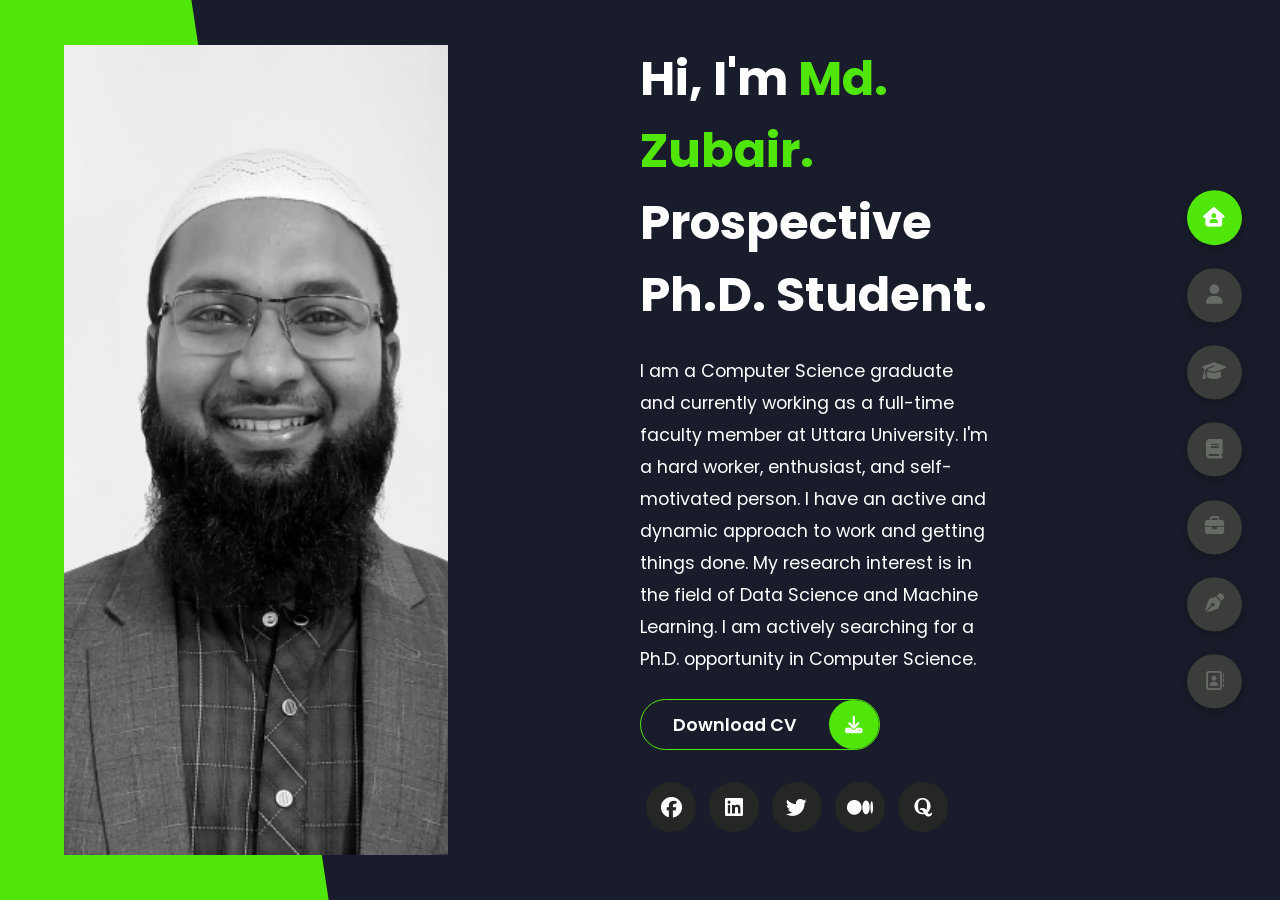
==== commit cb60ee70: "Update index.html" ====
--- a/index.html
+++ b/index.html
@@ -26,7 +26,7 @@
                     Prospective Ph.D. Student. 
                 </h1>
                 <p>
-                    I am Computer Science graduate and currently working as a full time faculty member at Uttara University. I'm a hard worker, enthusiast and
+                    I am a Computer Science graduate and currently working as a full-time faculty member at Uttara University. I'm a hard worker, enthusiast, and
                     self-motivated person. I have an active and dynamic approach to work and getting things done. My research interest is in the field of Data Science and Machine Learning. 
                     I am actively searching for a Ph.D. opportunity in Computer Science.
                     
@@ -1737,4 +1737,4 @@
 
 <script src = "app.js"></script>
 </body>
-</html>+</html>
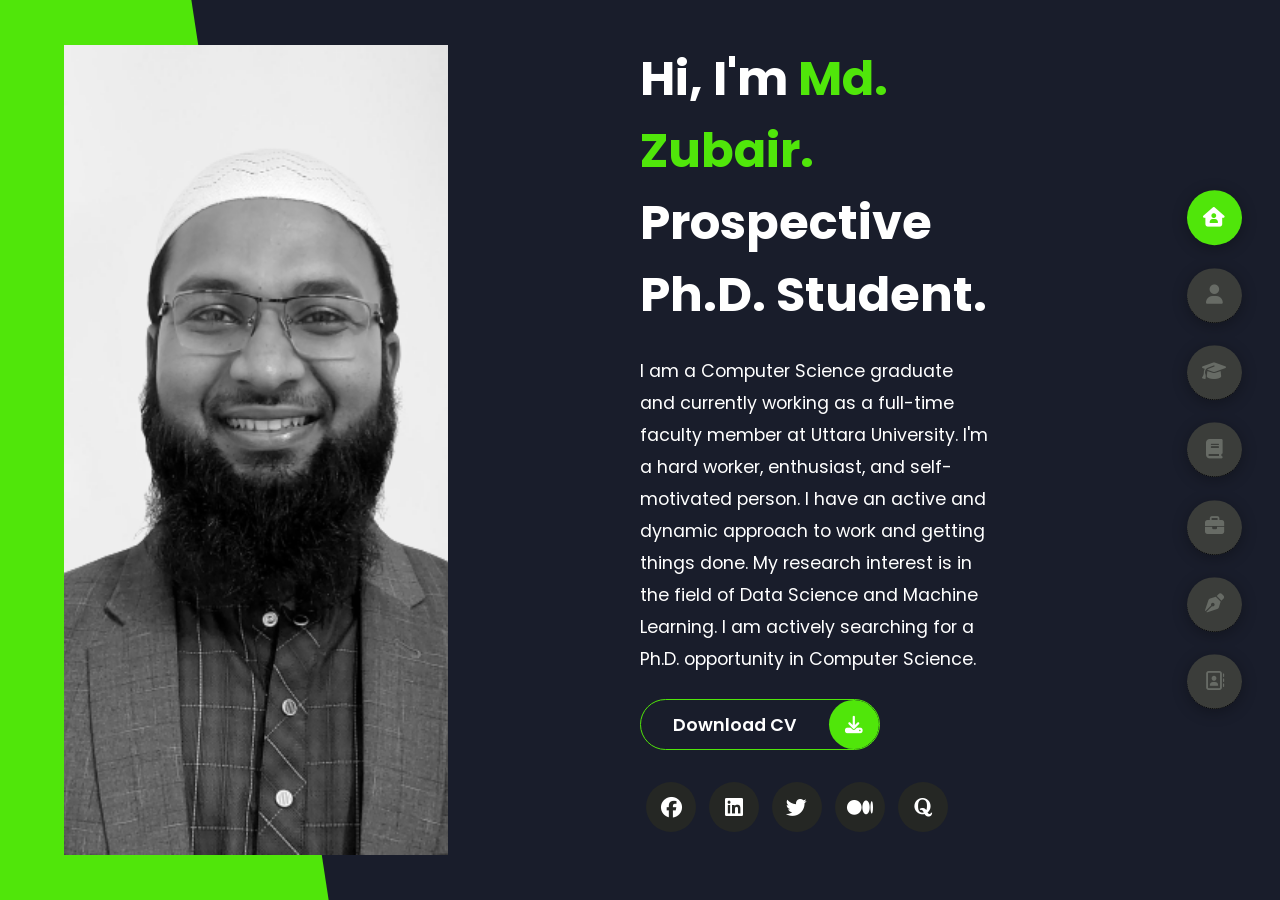
==== commit 2945ebdb: "Update index.html" ====
--- a/index.html
+++ b/index.html
@@ -89,7 +89,7 @@
                        <i class="fa-brands fa-twitter"></i>
                    </a>
                     
-                   <a href="https://medium.com/@mzh706" target="_blank">
+                   <a href="https://medium.com/@zubairhossain" target="_blank">
                     <i class="fa-brands fa-medium"></i>
                    </a>
 
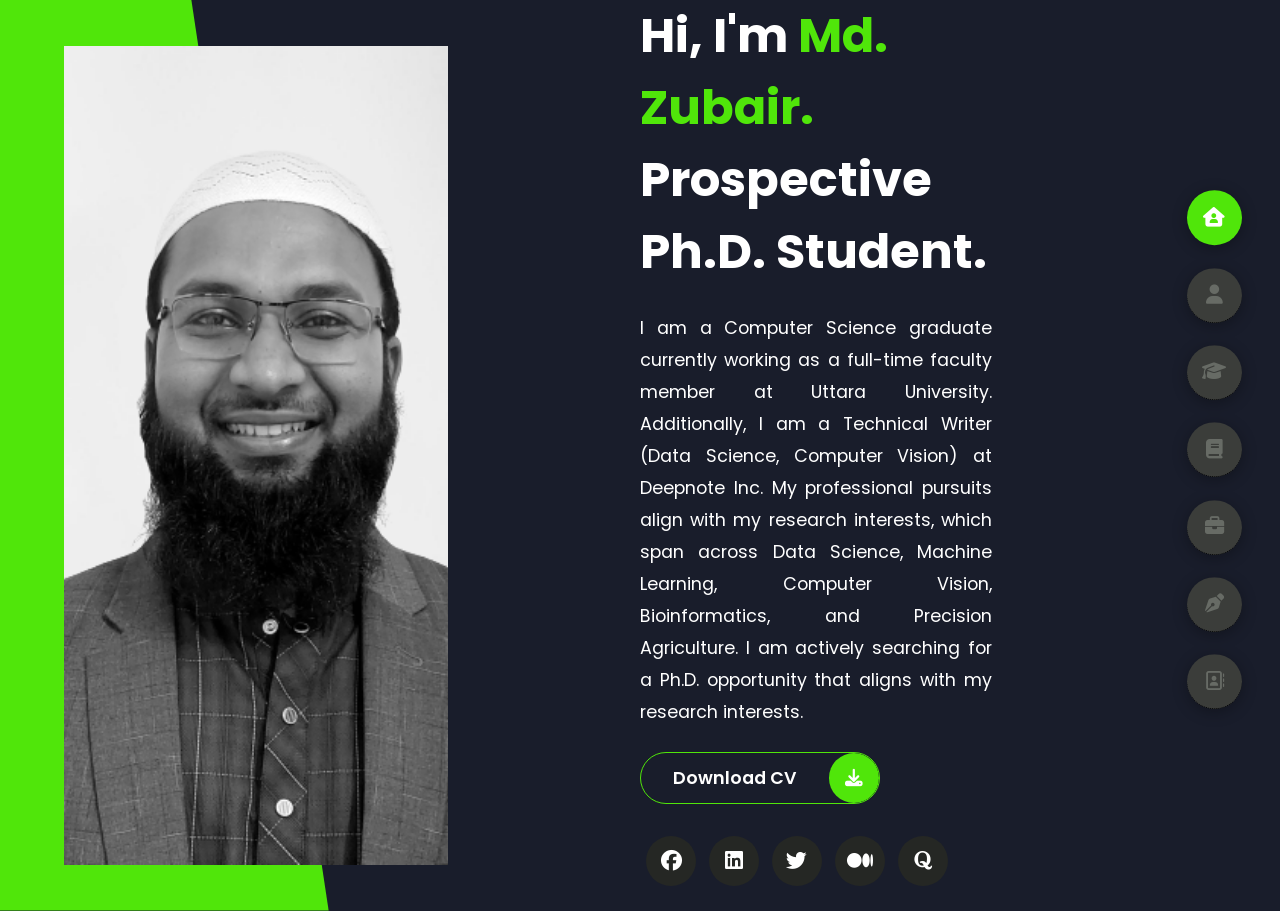
==== commit 1bd3657c: "revised version 22th August" ====
--- a/index.html
+++ b/index.html
@@ -26,9 +26,9 @@
                     Prospective Ph.D. Student. 
                 </h1>
                 <p>
-                    I am a Computer Science graduate and currently working as a full-time faculty member at Uttara University. I'm a hard worker, enthusiast, and
-                    self-motivated person. I have an active and dynamic approach to work and getting things done. My research interest is in the field of Data Science and Machine Learning. 
-                    I am actively searching for a Ph.D. opportunity in Computer Science.
+                    I am a Computer Science graduate currently working as a full-time faculty member at Uttara University. Additionally, I am a Technical Writer (Data Science, Computer Vision) at Deepnote Inc. My professional pursuits align with my research interests, which span across Data Science, Machine Learning, Computer Vision, Bioinformatics, and Precision Agriculture.
+                    
+                    I am actively searching for a Ph.D. opportunity that aligns with my research interests.
                     
                     
                 </p>
@@ -64,7 +64,7 @@
 
                 <div class="btn-con">
 
-                    <a href="https://drive.google.com/file/d/1xky1VoAW_LcGRuELwr1JLx45bbedzYy8/view?usp=sharing" target="_blank" class="main-btn">
+                    <a href="https://drive.google.com/file/d/1CpTBidR_oZJihzKwWIziJoHbXLbrG_Xz/view?usp=sharing" target="_blank" class="main-btn">
                    <span class="btn-text"> Download CV </span>
                    <span class="btn-icon"><i class="fa-solid fa-download"></i></span>
                 </a>
@@ -117,29 +117,29 @@
         
             <h3> <i>Information About Me </i> </h3>
             <p> <br> 
-                I am a lecturer at Uttara University. I have more than one and half years of teaching experience and Currently conducting Statistics, Machine Learning, Computer Vision and Artificial Intelligence classes. 
-                I also supervise undergraduate thesis. <br> <br> 
-                My belief is that data is beauty and the today’s modern era is driven by data. 
-                Proper application of modern technologies in this field of data science is good enough to create intelligent systems and get insights into the data. 
-                Therefore, I am very much interested in the field of data science. For the in-depth exploration of the field, I have got myself engaged in research field of data science under the supervision of professors from home and abroad.
-                Currently, I am working with various technologies like machine learning, deep learning, computer vision and so on. Specifically, I am studying, exploring and conducting research on Computer Vision, NLP and Time Series Forecasting. 
-                My publications and ongoing researches have been mentioned in the <strong>Research and Publications</strong> section.  <br> <br> 
-                
-                I have served as a research coordinator of “CUET Computer Club” and mentored 3 teams on data science. 
-                Additionally, I have 3 months working experience as a research assistant of machine learning and community moderator at <a href="https://drive.google.com/file/d/1Dpgr16Hy9_IeyHrq5CiHNGgnPMenkfux/view"> <strong> <i><u> Dataquest </u></i></strong>. 
-                Till now, I am serving as a <a href="https://community.dataquest.io/badges/107/learning-assistant?username=zubair"> <strong> <i><u>learning assistant at Dataquest </u></i></strong>.
-                Moreover, I am running a Data Science and ML space on Quora named <a href="https://abcofdatascienceandml.quora.com/"> <strong> <i><u> ABC of DataScience and ML </u></i></strong> with 87.6k+ followers. 
-                I like to share knowledge by writting articles on <a href="https://medium.com/@mzh706"> <strong> <i><u> Medium (most of the articles have published in towards data science publication).</u></i></strong> More than 36 articles have been published. <br><br>
-                
-                I am actively pursuing a graduate study opportunity (especially, Ph.D) with a teaching and/or research assistantship position. Also, I am interested to collaborate on different fascinating and challenging Computer Vision/NLP projects. 
-                I am self motivated towards research and confident that my experience and insights can bring a positive change to any research project and expedite the progress towards the goal. <br><br>
-
-                I consider myself communicative, organized, responsible, studious and proactive. I have strong academic writing skills and can work well with teammates.
+                I am a lecturer at Uttara University, Bangladesh. I have more than two years of teaching experience in academic setup and currently conducting Statistics, Machine Learning, Computer Vision, and Artificial Intelligence classes. 
+                I also supervise the undergraduate thesis. Besides this, I play the Technical Writer (remote) position at Deepnote Inc., USA.  <br> <br> 
+
+                I completed my four years B.Sc. degree in Computer Science and Engineering (CSE) from Chittagong University of Engineering & Technology (CUET), Bangladesh. I was first acquainted with Machine Learning and Data Science in my third 
+                year of undergraduate. Since then, I have believed data is beautiful and drives today's modern era. Therefore, I am interested in the field of Data Science, Machine Learning, Computer Vision, Bioinformatics, and Precision Agriculture. 
+                For in-depth exploration into these fields, I engage myself in research under the supervision of professors from home and abroad. My publications and ongoing research have been mentioned in the <strong>Research and Publications</strong> section. 
+                I write to learn. My write-ups are linked in the <strong>Blog </strong>section. <br> <br> 
+                
+                In my graduation year, I was a research coordinator at "CUET Computer Club" and mentored three teams on Machine Learning. Additionally, I have three months of working experience as a research assistant of machine learning. 
+                I spent another three months as a community moderator at <a href="https://drive.google.com/file/d/1Dpgr16Hy9_IeyHrq5CiHNGgnPMenkfux/view"> <strong><u> Dataquest</u></strong> </a>. Till now, I am helping the learns as a 
+                <a href="https://community.dataquest.io/badges/107/learning-assistant?username=zubair"> <strong><u>learning assistant</u> at Dataquest </strong> </a> . Moreover, I am running a Data Science and ML space on Quora named 
+                <a href="https://abcofdatascienceandml.quora.com/"> <strong> <u>"ABC of DataScience and ML"</u></strong> </a> with 88.5k+ followers. I like to share knowledge by writting articles on <a href="https://medium.com/@zubairhossain"> <strong> <u>Medium </u></strong> </a> (most of the articles have published in towards data science publication). 
+                More than 42 articles have been published and still counting. <br><br>
+                
+                I am actively pursuing a graduate study opportunity (especially Ph.D.) with a teaching and/or research assistantship position. Also, I am interested in collaborating on different fascinating and challenging Computer Vision, Machine Learning, and Data Science projects. 
+                I am self-motivated toward research and confident that my experience and insights can bring a positive change to any research project and expedite the progress toward the goal. <br><br>
+
+                I consider myself communicative, organized, responsible, studious, and proactive. I have strong academic writing skills and can work well with teammates. <br><br>
 
             </p>
             <div class="btn-con">
 
-            <a href="https://drive.google.com/file/d/1xky1VoAW_LcGRuELwr1JLx45bbedzYy8/view?usp=sharing" target="_blank" class="main-btn">
+            <a href="https://drive.google.com/file/d/1CpTBidR_oZJihzKwWIziJoHbXLbrG_Xz/view?usp=sharing" target="_blank" class="main-btn">
                <span class="btn-text"> Download CV </span>
                <span class="btn-icon"><i class="fa-solid fa-download"></i></span>
             </a>
@@ -201,6 +201,17 @@
         
             </div>
 
+
+            <div class="timeline-item">
+                <div class="tl-icon">
+                    <i class="fa-solid fa-briefcase"></i>
+                </div>
+                <p class="tl-duration">2023 August -Present</p>
+                <h5> Technical Writer (Remote), <span> Deepnote Inc., USA</span> </h5>
+                <p> Writing top-notch Data Science articles.</p>
+        
+            </div>
+
         </div>
 
         <h4 class="stat-title"> Voluntary Experience</h4>
@@ -268,7 +279,7 @@
            <div class="interest">
             <div class="interest-text">
                 <h3>
-                    Natural Langauge Processing
+                    Computer Vision
                 </h3>
                 
             </div>
@@ -277,7 +288,7 @@
             <div class="interest">
                 <div class="interest-text">
                     <h3>
-                        Computer Vision
+                        Bioinformatics
                     </h3>
                     
                 </div>
@@ -287,7 +298,7 @@
                <div class="interest">
                 <div class="interest-text">
                     <h3>
-                        Human Computer Interaction 
+                        Precision Agriculture
                     </h3>
                     
                 </div>
@@ -297,7 +308,7 @@
                <div class="interest">
                 <div class="interest-text">
                     <h3>
-                        Software Engineering
+                        Artificial Intelligence
                     </h3>
                     
                 </div>
@@ -321,6 +332,25 @@
           </p>
 
           <div class="protfolios">
+
+            <div class="protfolio-item">
+                <div class="image">
+                    <img src="/Img/40.png" alt="">
+                </div>
+                <p>Computer vision helps us to recognize images.With face recognition technique of computer vision, I have developed this automated attendance system. 
+                    This system will automatically detect the faces and create an excel sheet at the backend containing the name, id and time.</p>
+                <div class="hover-items">
+                    <h3> Project Source </h3>
+                    <div class="icons"> 
+                        <a href="https://github.com/Zubair063/Attendance-System" target="_blank" class="icon">
+                            <i class="fa-brands fa-github"></i>
+                        </a>
+                    </div>
+                </div>
+            </div>
+
+
+
             <div class="protfolio-item">
                 <div class="image">
                     <img src="/Img/Computer control.png" alt="">
@@ -337,7 +367,7 @@
             </div>
             <div class="protfolio-item">
                 <div class="image">
-                    <img src="Img/project.png" alt="">
+                    <img src="Img/Portfolio.png" alt="">
                 </div>
                 <p> This website is made for showing my profile at a glance. I have designed this website with basic html, css and javascript. I have tried to intrigrate overview of my expertises, degrees, publications and other achievements in a single website.</p>
                 <div class="hover-items">
@@ -999,6 +1029,25 @@
                      
                 </div>
 
+
+                <div class="blog">
+                    <img src="/Img/39.png" alt="">
+                    <div class="blog-text">
+                        <a href="https://medium.datadriveninvestor.com/build-your-personal-chatbot-with-chatgpt-prompt-engineering-e7dbb53747c4?sk=d5664e01c7d4309c3806f9e2aa835f53" target="_blank" class="icon">
+                        <h4>
+                            Build Your Personal Chatbot with ChatGPT Prompt Engineering
+                           
+                        </h4>
+                        </a>
+
+                        <p>
+                            ChatGPT (Chat Generative Pre-Trained Transformer) is a generative AI model for carrying conversation. It was developed by OpenAI and launched in the last year. 
+
+                        </p>
+                    </div>
+                     
+                </div>
+
                 
                 
 
@@ -1045,6 +1094,95 @@
  
                         <p>
                             The eye is such a beautiful creation of the creators, which can perceive the color of an object in an astatically pleasing and harmonious way. Color is a visual perception based on the electromagnetic spectrum.
+                        </p>
+                    </div>
+                     
+                 </div>
+
+
+                 <div class="blog">
+                    <img src="/Img/35.png" alt="">
+                    <div class="blog-text">
+                        <a href="https://towardsdatascience.com/blend-images-and-create-watermark-with-opencv-d24381b81bd0?sk=2a26232e31f4d10d582dd4dfee9a6990" target="_blank" class="icon">
+                        <h4>
+                            The Easiest Guideline on Image Blending 
+                        </h4>
+                        </a>
+ 
+                        <p>
+                            This article will discuss one of the important image processing techniques called blending and pasting images. This knowledge is essential both for image processing and computer vision. Though the techniques are simple, it is one of the core basics of computer vision.
+                        </p>
+                    </div>
+                     
+                 </div>
+
+
+                 <div class="blog">
+                    <img src="/Img/36.png" alt="">
+                    <div class="blog-text">
+                        <a href="https://towardsdatascience.com/thresholding-a-way-to-make-images-more-visible-b3e314b5215c?sk=fb736412755d80f20d7e75b629730731" target="_blank" class="icon">
+                        <h4>
+                            Thresholding — a Way to Make Images More Visible
+                        </h4>
+                        </a>
+ 
+                        <p>
+                            Image thresholding works on a grayscale image. It is a way of segmenting the grayscale image into a binary image. For thresholding, a particular pixel intensity value is considered a threshold value. 
+                        </p>
+                    </div>
+                     
+                 </div>
+
+
+
+
+                 <div class="blog">
+                    <img src="/Img/37.png" alt="">
+                    <div class="blog-text">
+                        <a href="https://towardsdatascience.com/morphological-operations-a-way-to-remove-image-distortion-513d162e7d05?sk=e52a646276d7411603254b29108d3617" target="_blank" class="icon">
+                        <h4>
+                            Morphological Operations with Simulation 
+                        </h4>
+                        </a>
+ 
+                        <p>
+                            Every day, we deal with a lot of images. The images come with different intensities and resolutions. Sometimes, we can’t extract proper information from an image for quality. 
+                        </p>
+                    </div>
+                     
+                 </div>
+
+
+
+                 <div class="blog">
+                    <img src="/Img/38.png" alt="">
+                    <div class="blog-text">
+                        <a href="https://towardsdatascience.com/histogram-equalization-a-step-by-step-guideline-06-527dcb1a7504?sk=f7ea6d0c86e998727f4a9993ca4deb74" target="_blank" class="icon">
+                        <h4>
+                            Histogram Equalization: A Step-by-Step Guideline  
+                        </h4>
+                        </a>
+ 
+                        <p>
+                            Histogram is the process of visual representation of frequency distribution with a bar plot. In computer vision, an image histogram is the process of representation of the frequency of intensity values with a bar plot. 
+                        </p>
+                    </div>
+                     
+                 </div>
+
+
+
+                 <div class="blog">
+                    <img src="/Img/40.png" alt="">
+                    <div class="blog-text">
+                        <a href="https://medium.datadriveninvestor.com/computer-vision-based-smart-attendance-system-78c908b8c657?sk=cdcfa4e5f587f452be5045ab848a703a" target="_blank" class="icon">
+                        <h4>
+                            Computer Vision-Based Smart Attendance System
+                        </h4>
+                        </a>
+ 
+                        <p>
+                            If you read the article till the end, you will be able to create your own. No complex or higher-level coding or mathematics knowledge is needed. Let’s move on.
                         </p>
                     </div>
                      
@@ -1628,7 +1766,7 @@
 
 
                 <div class="education">
-                    <img src="/Img/stanford_online.jpg" alt="">
+                    <img src="/Img/Stanford_online.jpg" alt="">
                     <div class="education-text">
                         <a href="https://www.coursera.org/learn/machine-learning-with-python" target="_blank" class="icon">
                         <h4>
--- a/styles/style.css
+++ b/styles/style.css
@@ -195,6 +195,7 @@
   color: var(--color-secondary);
 }
 .header-content .right-header p {
+  text-align: justify;
   margin: 1.5rem 0;
   line-height: 2rem;
 }
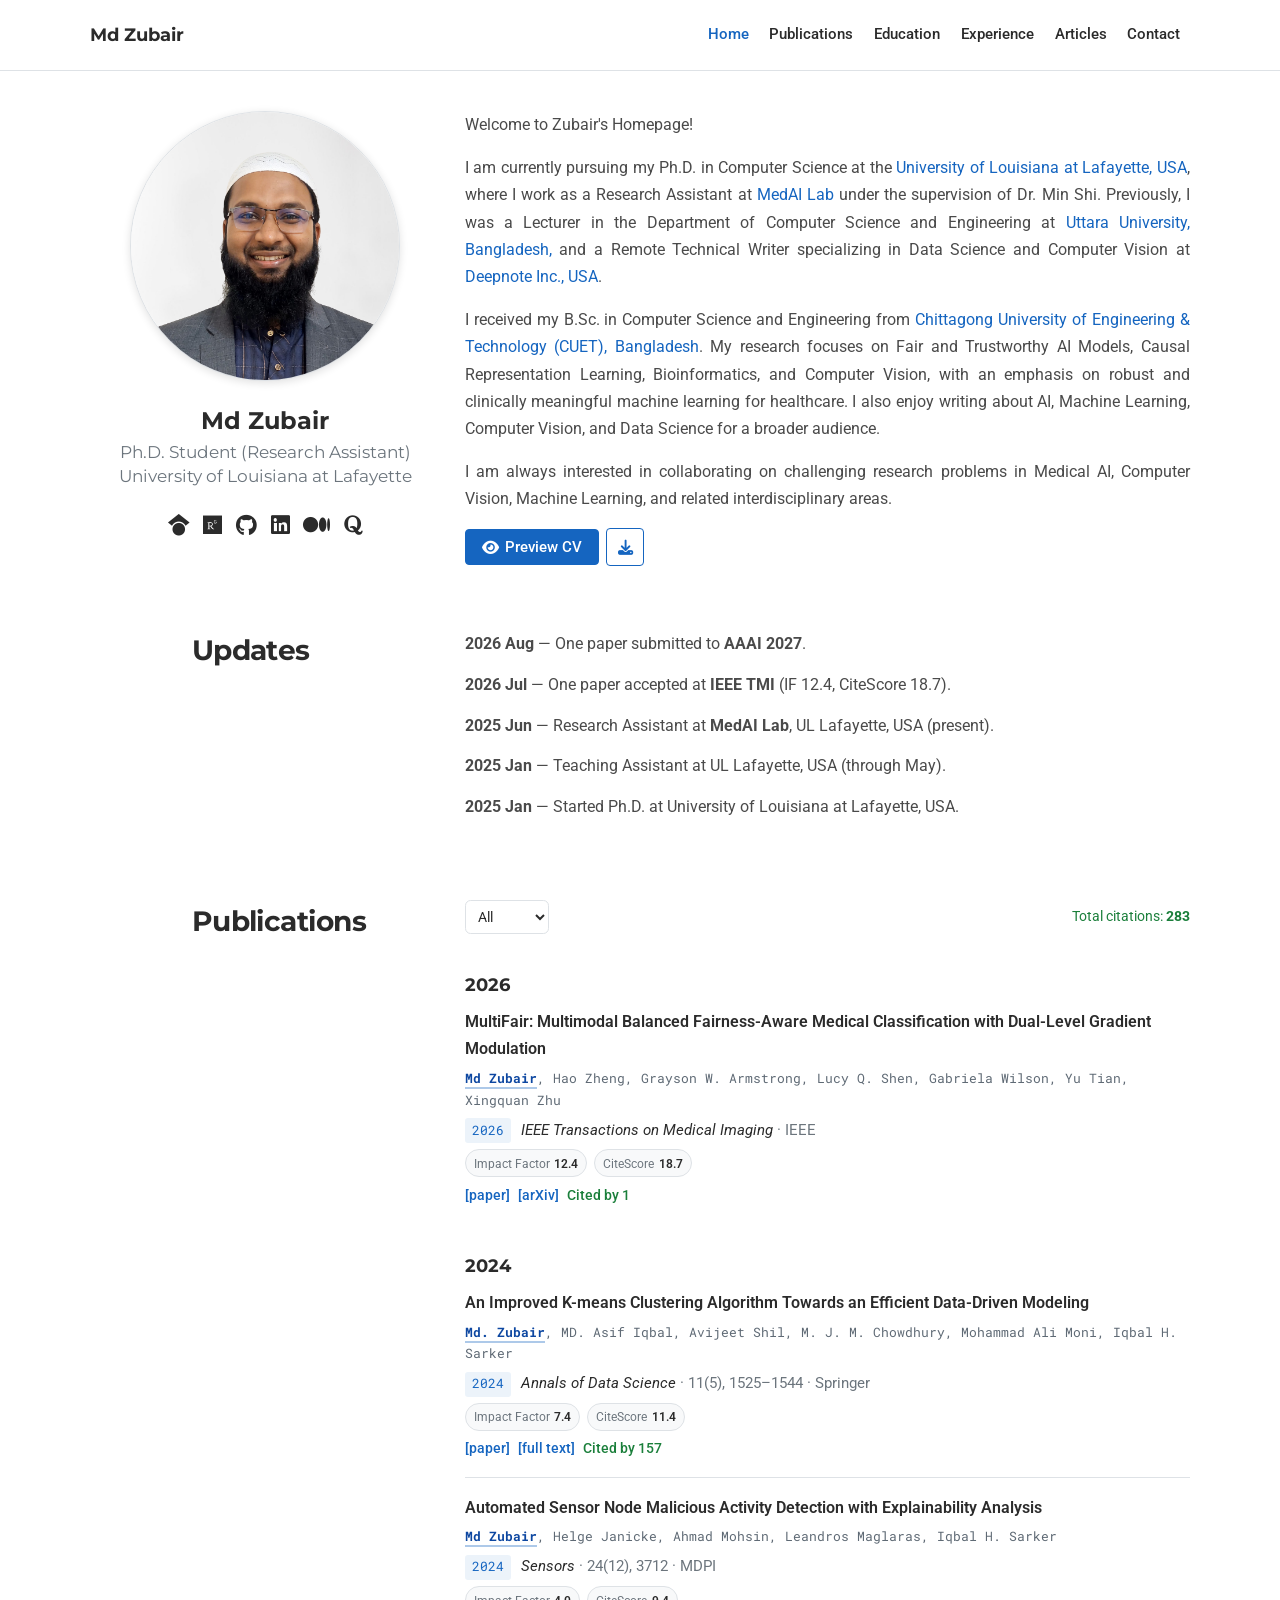
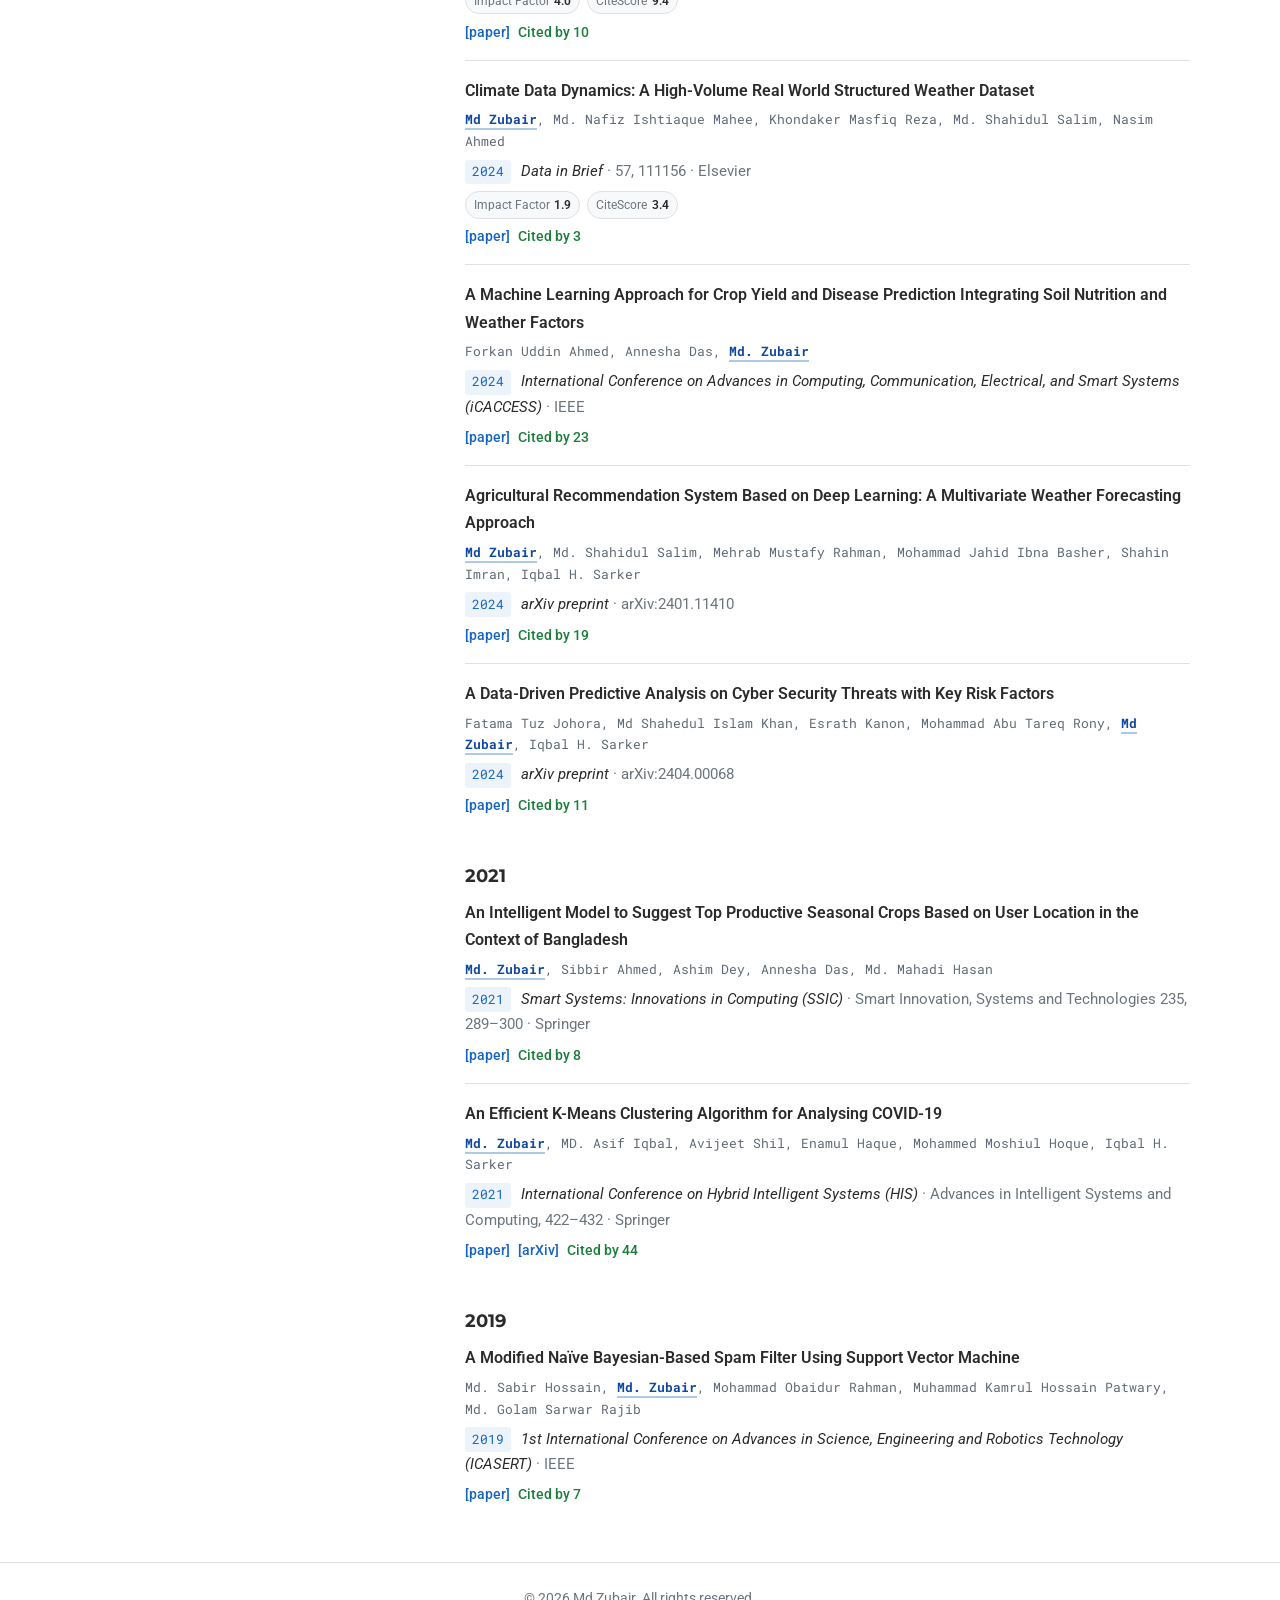
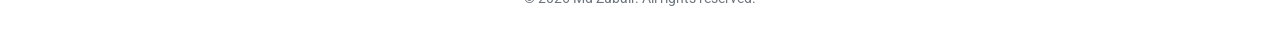
==== commit 27f3b8e7: "Update IEEE TMI impact factor to 12.4" ====
--- a/index.html
+++ b/index.html
@@ -1,1878 +1,384 @@
-<!DOCTYPE html>
-<html lang="en">
-<head>
-    <meta charset="UTF-8">
-    <meta http-equiv="X-UA-Compatible" content="IE=edge">
-    <meta name="viewport" content="width=device-width, initial-scale=1.0">
-    <title>Portfolio</title>
-    <link rel="stylesheet" href="styles/style.css">
-    <link rel="preconnect" href="https://fonts.googleapis.com">
-    <link rel="preconnect" href="https://fonts.gstatic.com" crossorigin>
-    <link rel="stylesheet" href="https://cdnjs.cloudflare.com/ajax/libs/font-awesome/6.2.0/css/all.min.css" integrity="sha512-xh6O/CkQoPOWDdYTDqeRdPCVd1SpvCA9XXcUnZS2FmJNp1coAFzvtCN9BmamE+4aHK8yyUHUSCcJHgXloTyT2A==" crossorigin="anonymous" referrerpolicy="no-referrer" />
-    <link href="https://fonts.googleapis.com/css2?family=Poppins&display=swap" rel="stylesheet">
-</head>
-<body class="main-content">
-     <header class="section sec1 header active" id="home">
-        <div class="header-content">
-            <div class="left-header">
-                <div class="h-shape"></div>
-                <div class="image">
-                    <img src="/Img/Zubair.png" alt="">
-                </div>
-            </div>
-            <div class="right-header">
-                <h1 class="name">
-                    Hi, I'm <span>Md. Zubair.</span>
-                    Prospective Ph.D. Student. 
-                </h1>
-                <p>
-                    I am a Computer Science graduate currently working as a full-time faculty member at Uttara University. Additionally, I am a Technical Writer (Data Science, Computer Vision) at Deepnote Inc. My professional pursuits align with my research interests, which span across Data Science, Machine Learning, Computer Vision, Bioinformatics, and Precision Agriculture.
-                    
-                    I am actively searching for a Ph.D. opportunity that aligns with my research interests.
-                    
-                    
-                </p>
-
-
-                <!-- <div class="follow_text">
-                    <h3> <i>Follow me</i> </h3>
-                </div>
-              
-                <div class="follow-icon">
-                   <a href="https://www.facebook.com/zubair063" target="_blank">
-                       <i class="fa-brands fa-facebook"></i>
-                   </a>
-                  
-                   <a href="https://www.linkedin.com/in/zubair063/" target="_blank">
-                       <i class="fa-brands fa-linkedin"></i>
-                   </a>
-                  
-
-                 
-                   <a href="https://github.com/Zubair063" target="_blank">
-                       <i class="fa-brands fa-github"></i>
-                   </a>
-                  
-
-                 
-                   <a href="https://twitter.com/zubair_hossain1" target="_blank">
-                       <i class="fa-brands fa-twitter"></i>
-                   </a>
-               </div>
- -->
-
-
-                <div class="btn-con">
-
-                    <a href="https://drive.google.com/file/d/1CpTBidR_oZJihzKwWIziJoHbXLbrG_Xz/view?usp=sharing" target="_blank" class="main-btn">
-                   <span class="btn-text"> Download CV </span>
-                   <span class="btn-icon"><i class="fa-solid fa-download"></i></span>
-                </a>
-                
-
-                </div>
-
-                <!-- <div class="follow_text">
-                    <h3> <i>Follow me</i> </h3>
-                </div> -->
-              
-                <div class="follow-icon">
-                   <a href="https://www.facebook.com/zubair063" target="_blank">
-                       <i class="fa-brands fa-facebook"></i>
-                   </a>
-                  
-                   <a href="https://www.linkedin.com/in/zubair063/" target="_blank">
-                       <i class="fa-brands fa-linkedin"></i>
-                   </a>
-
-                   <a href="https://twitter.com/zubair_hossain1" target="_blank">
-                       <i class="fa-brands fa-twitter"></i>
-                   </a>
-                    
-                   <a href="https://medium.com/@zubairhossain" target="_blank">
-                    <i class="fa-brands fa-medium"></i>
-                   </a>
-
-                   <a href="https://www.quora.com/profile/Md-Zubair-210" target="_blank">
-                    <i class="fa-brands fa-quora"></i>
-                   </a>
-
-
-               </div>
-
-
-              
-                
-
-            </div>
-        </div>
-
-     </header>    
-     <main>
-        <section class="section sec2 about" id="about">
-        <div class="main-title">
-            <h2>About <span>me</span> </h2>
-        </div>
-        <div class="about-container">
-        
-            <h3> <i>Information About Me </i> </h3>
-            <p> <br> 
-                I am a lecturer at Uttara University, Bangladesh. I have more than two years of teaching experience in academic setup and currently conducting Statistics, Machine Learning, Computer Vision, and Artificial Intelligence classes. 
-                I also supervise the undergraduate thesis. Besides this, I play the Technical Writer (remote) position at Deepnote Inc., USA.  <br> <br> 
-
-                I completed my four years B.Sc. degree in Computer Science and Engineering (CSE) from Chittagong University of Engineering & Technology (CUET), Bangladesh. I was first acquainted with Machine Learning and Data Science in my third 
-                year of undergraduate. Since then, I have believed data is beautiful and drives today's modern era. Therefore, I am interested in the field of Data Science, Machine Learning, Computer Vision, Bioinformatics, and Precision Agriculture. 
-                For in-depth exploration into these fields, I engage myself in research under the supervision of professors from home and abroad. My publications and ongoing research have been mentioned in the <strong>Research and Publications</strong> section. 
-                I write to learn. My write-ups are linked in the <strong>Blog </strong>section. <br> <br> 
-                
-                In my graduation year, I was a research coordinator at "CUET Computer Club" and mentored three teams on Machine Learning. Additionally, I have three months of working experience as a research assistant of machine learning. 
-                I spent another three months as a community moderator at <a href="https://drive.google.com/file/d/1Dpgr16Hy9_IeyHrq5CiHNGgnPMenkfux/view"> <strong><u> Dataquest</u></strong> </a>. Till now, I am helping the learns as a 
-                <a href="https://community.dataquest.io/badges/107/learning-assistant?username=zubair"> <strong><u>learning assistant</u> at Dataquest </strong> </a> . Moreover, I am running a Data Science and ML space on Quora named 
-                <a href="https://abcofdatascienceandml.quora.com/"> <strong> <u>"ABC of DataScience and ML"</u></strong> </a> with 88.5k+ followers. I like to share knowledge by writting articles on <a href="https://medium.com/@zubairhossain"> <strong> <u>Medium </u></strong> </a> (most of the articles have published in towards data science publication). 
-                More than 42 articles have been published and still counting. <br><br>
-                
-                I am actively pursuing a graduate study opportunity (especially Ph.D.) with a teaching and/or research assistantship position. Also, I am interested in collaborating on different fascinating and challenging Computer Vision, Machine Learning, and Data Science projects. 
-                I am self-motivated toward research and confident that my experience and insights can bring a positive change to any research project and expedite the progress toward the goal. <br><br>
-
-                I consider myself communicative, organized, responsible, studious, and proactive. I have strong academic writing skills and can work well with teammates. <br><br>
-
-            </p>
-            <div class="btn-con">
-
-            <a href="https://drive.google.com/file/d/1CpTBidR_oZJihzKwWIziJoHbXLbrG_Xz/view?usp=sharing" target="_blank" class="main-btn">
-               <span class="btn-text"> Download CV </span>
-               <span class="btn-icon"><i class="fa-solid fa-download"></i></span>
-            </a>
-
-            </div>
-        </div>
-
-        <div class="about-stats">
-            <h4 class="stat-title">Programming Skills</h4>
-            <div class="progress-bars">
-                <div class="progress-bar">
-                    <p class="prog-title">Python</p>
-                    <div class="progress-con">
-                        <p class="prog-text">90%</p>
-                        <div class="progress">
-                            <span class="python"></span>
-                        </div>
-                    </div>
-                </div>
-                <div class="progress-bar">
-                    <p class="prog-title">C++</p>
-                    <div class="progress-con">
-                        <p class="prog-text">50%</p>
-                        <div class="progress">
-                            <span class="C"></span>
-                        </div>
-                    </div>
-                </div>
-                <div class="progress-bar">
-                    <p class="prog-title">JAVA</p>
-                    <div class="progress-con">
-                        <p class="prog-text">40%</p>
-                        <div class="progress">
-                            <span class="JAVA"></span>
-                        </div>
-                    </div>
-                </div>
-                <div class="progress-bar">
-                    <p class="prog-title">javascript</p>
-                    <div class="progress-con">
-                        <p class="prog-text">30%</p>
-                        <div class="progress">
-                            <span class="javascript"></span>
-                        </div>
-                    </div>
-                </div>
-            </div>
-        <!-- </div> -->
-
-        <h4 class="stat-title"> JOB Experience</h4>
-        <div class="timeline">
-            <div class="timeline-item">
-                <div class="tl-icon">
-                    <i class="fa-solid fa-briefcase"></i>
-                </div>
-                <p class="tl-duration">2021 August -Present</p>
-                <h5> Lecturer-Department of CSE, <span> Uttara University</span> </h5>
-                <p> I have been working for 1 year and 1 month </p>
-        
-            </div>
-
-
-            <div class="timeline-item">
-                <div class="tl-icon">
-                    <i class="fa-solid fa-briefcase"></i>
-                </div>
-                <p class="tl-duration">2023 August -Present</p>
-                <h5> Technical Writer (Remote), <span> Deepnote Inc., USA</span> </h5>
-                <p> Writing top-notch Data Science articles.</p>
-        
-            </div>
-
-        </div>
-
-        <h4 class="stat-title"> Voluntary Experience</h4>
-        <div class="timeline">
-            <div class="timeline-item">
-                <div class="tl-icon">
-                    <i class="fa-solid fa-handshake-angle"></i>
-                </div>
-                <p class="tl-duration">2022 March -Present</p>
-                <h5> Tier-2 Learning Assistant, <span> Dataquest</span> </h5>
-                <p> I am helping the enthusiast Data Science Learners </p>
-        
-            </div>
-
-
-        <!-- <div class="timeline"> -->
-            <div class="timeline-item">
-                <div class="tl-icon">
-                    <i class="fa-solid fa-handshake-angle"></i>
-                </div>
-                <p class="tl-duration">2020 March - 2020 August</p>
-                <h5> Community Moderator, <span> Dataquest</span> </h5>
-                <p> I had serve the community for more than 3 months </p>
-        
-            </div>
-
-            <div class="timeline-item">
-                <div class="tl-icon">
-                    <i class="fa-solid fa-handshake-angle"></i>
-                </div>
-                <p class="tl-duration">2019 September - 2020 December</p>
-                <h5> Research Coordinator, <span> CUET Computer Club</span> </h5>
-                <p>Coordinating Undergraduate Students' Research </p>
-        
-            </div>
-
-        </div>
-
-        <!-- </div> -->
-
-        <h4 class="stat-title">Field of Interests</h4>
-
-        <div class="interests">
-
-        <div class="interest">
-            <div class="interest-text">
-                <h3>
-                    Machine Learning 
-                </h3>
-                
-            </div>
-             
-           </div>
-
-           <div class="interest">
-            <div class="interest-text">
-                <h3>
-                    Data Science
-                </h3>
-                
-            </div>
-             
-           </div>
-
-           <div class="interest">
-            <div class="interest-text">
-                <h3>
-                    Computer Vision
-                </h3>
-                
-            </div>
-            </div>
-
-            <div class="interest">
-                <div class="interest-text">
-                    <h3>
-                        Bioinformatics
-                    </h3>
-                    
-                </div>
-                 
-               </div>
-             
-               <div class="interest">
-                <div class="interest-text">
-                    <h3>
-                        Precision Agriculture
-                    </h3>
-                    
-                </div>
-                 
-               </div>
-
-               <div class="interest">
-                <div class="interest-text">
-                    <h3>
-                        Artificial Intelligence
-                    </h3>
-                    
-                </div>
-                 
-               </div>
-
-        </div>
-
-        <footer class="copy_right">
-            <p class="cp-text">Developed by Md.Zubair © Copyright 2022. All right reserved.</p>
-        </footer>
-        
-    </section>
-
-        <section class="section sec3 protfolio" id="protfolio">
-          <div class="main-title">
-            <h2>My <span>Portfolio</span></h2>
-          </div>
-          <p class="port-text">
-            Here is some of my work that I've done.
-          </p>
-
-          <div class="protfolios">
-
-            <div class="protfolio-item">
-                <div class="image">
-                    <img src="/Img/40.png" alt="">
-                </div>
-                <p>Computer vision helps us to recognize images.With face recognition technique of computer vision, I have developed this automated attendance system. 
-                    This system will automatically detect the faces and create an excel sheet at the backend containing the name, id and time.</p>
-                <div class="hover-items">
-                    <h3> Project Source </h3>
-                    <div class="icons"> 
-                        <a href="https://github.com/Zubair063/Attendance-System" target="_blank" class="icon">
-                            <i class="fa-brands fa-github"></i>
-                        </a>
-                    </div>
-                </div>
-            </div>
-
-
-
-            <div class="protfolio-item">
-                <div class="image">
-                    <img src="/Img/Computer control.png" alt="">
-                </div>
-                <p>The project is created based on recognition of hand gestures. Controlling mouse pointer and other task with specific hand gestures. I use MediaPipe to track the hand.</p>
-                <div class="hover-items">
-                    <h3> Project Source </h3>
-                    <div class="icons"> 
-                        <a href="https://github.com/Zubair063/Controlling-computer-with-hand-gesture" target="_blank" class="icon">
-                            <i class="fa-brands fa-github"></i>
-                        </a>
-                    </div>
-                </div>
-            </div>
-            <div class="protfolio-item">
-                <div class="image">
-                    <img src="Img/Portfolio.png" alt="">
-                </div>
-                <p> This website is made for showing my profile at a glance. I have designed this website with basic html, css and javascript. I have tried to intrigrate overview of my expertises, degrees, publications and other achievements in a single website.</p>
-                <div class="hover-items">
-                    <h3> Project Source </h3>
-                    <div class="icons"> 
-                        <a href="https://github.com/Zubair063/Zubair063.github.io" target="_blank" class="icon">
-                            <i class="fa-brands fa-github"></i>
-                        </a>
-                    </div>
-                </div>
-            </div>
-
-
-            <div class="protfolio-item">
-                <div class="image">
-                    <img src="/Img/articles.jpg" alt="">
-                </div>
-                <p>I frequently write scientific articles in different online platforms. Most of the articles are based on different projects or data science techniques. So, I have included all the codes in a single repository.</p>
-                <div class="hover-items">
-                    <h3> Project Source </h3>
-                    <div class="icons"> 
-                        <a href="https://github.com/Zubair063/ML_articles" target="_blank" class="icon">
-                            <i class="fa-brands fa-github"></i>
-                        </a>
-                    </div>
-                </div>
-            </div>
-
-
-            <div class="protfolio-item">
-                <div class="image">
-                    <img src="/Img/algo scratch.png" alt="">
-                </div>
-                <p>I have tried to implement some machine learning algorithms form scratch for getting insights into the main techniques of the algorithms. </p>
-                <div class="hover-items">
-                    <h3> Project Source </h3>
-                    <div class="icons"> 
-                        <a href="https://github.com/Zubair063/ML_ALGO_FROM_SCRATCH" target="_blank" class="icon">
-                            <i class="fa-brands fa-github"></i>
-                        </a>
-                    </div>
-                </div>
-            </div>
-
-
-            <!-- <div class="protfolio-item">
-                <div class="image">
-                    <img src="img/articles.jpg" alt="">
-                </div>
-                <p>I frequently write scientific articles in different online platforms. Most of the articles are based on different projects or data science techniques. So, I have included all the codes in a single repository. </p>
-                    <h3> Project Source </h3>
-                    <div class="icons"> 
-                        <a href="https://github.com/Zubair063/Zubair063.github.io" target="_blank" class="icon">
-                            <i class="fa-brands fa-github"></i>
-                        </a>
-                    </div>
-                </div>
-            </div> -->
-             
-          </div>
-
-        <footer class="copy_right">
-            <p class="cp-text">Developed by Md.Zubair © Copyright 2022. All right reserved.</p>
-        </footer>
-
-        </section>
-
-        
-        <section class="section sec5 contact" id="contact">
-            <div class="contact-container">
-                <div class="main-title">
-                    <h2> Contact <span>Me</span></h2>
-                </div>
-                <div class="contact-content-con">
-                    <div class="left-content">
-                        <h4>Contact Me here</h4>
-                        <p> I am a Computer Science graduate and Currently working as a university faculty. I'm actively searching for Ph.D opportunity in the same discipline. </p>
-                        <div class="contact-info">
-                            <div class="contact-item">
-                                <div class="icon">
-                                    <i class="fa-solid fa-location-pin"></i>
-                                Location
-                            </div>
-                            <p>
-                                Uttara, Dhaka-1230, Bangladesh.
-                            </p>
-                            </div>
-                            <div class="contact-item">
-                                <div class="icon">
-                                    <i class="fa-solid fa-phone"></i>
-                                Phone
-                            </div>
-                            <p>
-                                +8801766722703
-                            </p>
-                            </div>
-                            <div class="contact-item">
-                                <div class="icon">
-                                    <i class="fa-solid fa-envelope"></i>
-                                Email
-                            </div>
-                            <p>
-                                zubairhossain773@gmail.com
-                            </p>
-                            </div>
-                            
-                            <div class="contact-item">
-                                <div class="icon">
-                                    <i class="fa-solid fa-globe"></i>
-                                Language
-                            </div>
-                            <p>
-                                Bangla, English.
-                            </p>
-                            </div>
-                        </div>
-                        <div class="contact-icons">
-                                 <div class="contact-icon">
-                                    <a href="https://www.facebook.com/zubair063" target="_blank">
-                                        <i class="fa-brands fa-facebook"></i>
-                                    </a>
-                                   
-                                    <a href="https://www.linkedin.com/in/zubair063/" target="_blank">
-                                        <i class="fa-brands fa-linkedin"></i>
-                                    </a>
-                                   
-
-                                  
-                                    <!-- <a href="https://github.com/Zubair063" target="_blank">
-                                        <i class="fa-brands fa-github"></i>
-                                    </a> -->
-                                   
-
-                                  
-                                    <a href="https://twitter.com/zubair_hossain1" target="_blank">
-                                        <i class="fa-brands fa-twitter"></i>
-                                    </a>
-                                </div>
-                         </div>
-                    </div>
-                    
-                    <div class="right-contact">
-                    <form id="myForm" action="https://formsubmit.co/zubairhossain773@gmail.com" method="POST">
-                            <div class="input-control i-c-2">
-                                <input type="text" name="Name" required="" placeholder="Your Name">
-                                <input type="email" name="Email" required="" placeholder="Your Email">
-                            </div>
-
-                            <div class="input-control">
-                                <input type="text" name="Subject" required="" placeholder="Enter Subject">
-                            </div>
-
-                            <div class="input-control">
-                                <textarea name="message" id="" cols="15" rows="8" required="" placeholder="Message Here.."></textarea>
-                            </div>
-
-                            <!-- <div class="submit-btn">
-                                <a href="#" class="main-btn1">
-                                <span class="btn-text"> Submit Now </span>
-                                </a> -->
-                            <div class="btn-con" style="cursor: pointer;">
-                                <!-- <a href="#" class="main-btn1"></a> -->
-                                <a href="javascript:void()" onclick="document.getElementById('myForm').submit();" class="submit_btn" style="cursor: pointer;">
-                              <span class="btn-text"> Submit Now </span>
-                              <span class="btn-icon"><i class="fa-solid fa-download"></i></span>
-                              </a>
-                            </div>
-                                
-                            </div>
-
-
-                            
-                        </form>
-
-                    </div>
-
-               </div>
-
-            <footer class="copy_right1">
-                <p class="cp-text1">Developed by Md.Zubair © Copyright 2022. All right reserved.</p>
-            </footer>
-
-        </section>
-
-        <section class="section sec4" id="blogs">
-
-
-           
-
-        <div class="blogs-content">
-            <div class="main-title">
-                <h2>My Scientific <span>Articles</span></h2>
-              </div>
-
-
-               <!-- blog section statistics -->
-
-               <div class="blog-type">
-                <h4 class="blog-title">Statistics for Data Science</h4>
-               </div>
-
-            <div class="blogs">
-
-
-
-                <div class="blog">
-                    <img src="/Img/21.png" alt="">
-                    <div class="blog-text">
-                        <a href="https://towardsdatascience.com/ultimate-guide-to-statistics-for-data-science-a3d8f1fd69a7?sk=f36bc71636789d4611e0879178faa8f1" target="_blank" class="icon">
-                        <h4>
-                            Ultimate Guide to Statistics for Data Science
-                        </h4>
-                        </a>
-
-                        <p>
-                            Statistics at a glance for data science: standard guidelines
-                        </p>
-                    </div>
-                     
-                </div>
-            
-           
-                    <div class="blog">
-                        <img src="/Img/sample.png" alt="">
-                        <div class="blog-text">
-                            <a href="https://towardsdatascience.com/less-is-more-the-art-of-sampling-dda8b59d399?sk=97642f07012fbc26806214514f5a178e" target="_blank" class="icon">
-                            <h4>
-                                Less is More; the ‘Art’ of Sampling
-                            </h4>
-                            </a>
-
-                            <p>
-                                Increase your data analyzing power of vast dataset with sample.
-                            </p>
-                        </div>
-                         
-                    </div>
-
-                    <div class="blog">
-                        <img src="/Img/variable.png" alt="">
-                        <div class="blog-text">
-                            <a href="https://towardsdatascience.com/get-familiar-with-the-most-important-weapon-of-data-science-variables-48cc7cd85dc5?sk=55074399aaf6069ca26c948d813ece9d" target="_blank" class="icon">
-                            <h4>
-                                Get Familiar with the Most Powerful Weapon of Data Science ~Variables
-                            </h4>
-                            </a>
-
-                            <p>
-                                Basic concept of variable types, levels of measurement and different representation techniques with python.
-                            </p>
-                        </div>
-                         
-                    </div>
-
-                    <div class="blog">
-                        <img src="/Img/3rd.png" alt="">
-                        <div class="blog-text">
-                            <a href="https://towardsdatascience.com/to-increase-data-analysing-power-you-must-know-frequency-distribution-afa438c3e7a4?sk=322bd9982334e49a4cdcbed5cf6d38a2" target="_blank" class="icon">
-                            <h4>
-                                To Increase Data Analysing Power You Must Know Frequency Distribution.
-                            </h4>
-                            </a>
-
-                            <p>
-                                Data plays a key role in every organization because it helps business leaders to make suitable decisions based on facts, statistical numbers, and trends.
-                            </p>
-                        </div>
-                         
-                    </div>
-
-
-                    <div class="blog">
-                        <img src="/Img/4th.png" alt="">
-                        <div class="blog-text">
-                            <a href="https://towardsdatascience.com/find-the-patterns-of-a-dataset-by-visualizing-frequency-distribution-c5718ab1f2c2?sk=3d9d81f9d60215c90ba87b9cf577d1b3" target="_blank" class="icon">
-                            <h4>
-                                Find the Patterns of a Dataset by Visualizing Frequency Distribution
-                               
-                            </h4>
-                            </a>
-
-                            <p>
-                                Get insights into the Dataset by Visualizing the frequency distribution.
-                            </p>
-                        </div>
-                         
-                    </div>
-
-
-                    <div class="blog">
-                        <img src="/Img/5th.png" alt="">
-                        <div class="blog-text">
-                            <a href="https://towardsdatascience.com/compare-multiple-frequency-distributions-to-extract-valuable-information-from-a-dataset-10cba801f07b?sk=b825bd13beffcd3d3bb564775d3bb5ce" target="_blank" class="icon">
-                            <h4>
-                                Compare Multiple Frequency Distributions to Extract Valuable Information from a Dataset.
-                               
-                            </h4>
-                            </a>
-
-                            <p>
-                                How to Compare Multiple Frequency Distribution and Get Important Information.
-
-                            </p>
-                        </div>
-                         
-                    </div>
-
-                    <div class="blog">
-                        <img src="/Img/6th.png" alt="">
-                        <div class="blog-text">
-                            <a href="https://medium.datadriveninvestor.com/eliminate-your-misconception-about-mean-with-a-brief-discussion-a9fed67d4b08?sk=b2aab45de95baec661909986f1db9365" target="_blank" class="icon">
-                            <h4>
-                                Eliminate Your Misconception about Mean with a Brief Discussion
-                               
-                            </h4>
-                            </a>
-
-                            <p>
-                                The Frequency distribution is an overview of all distinct values in some variables with the number of times they occur. 
-                            </p>
-                        </div>
-                         
-                    </div>
-
-                    
-                    <div class="blog">
-                        <img src="/Img/7th.png" alt="">
-                        <div class="blog-text">
-                            <a href="https://medium.datadriveninvestor.com/eliminate-your-misconception-about-mean-with-a-brief-discussion-a9fed67d4b08?sk=b2aab45de95baec661909986f1db9365" target="_blank" class="icon">
-                            <h4>
-                                Increase Your Data Science Model Efficiency With Normalization.
-                               
-                            </h4>
-                            </a>
-
-                            <p>
-                                Normalization is the key part of data pre-processing which is used to transform features on a similar scale. 
-                            </p>
-                        </div>
-                         
-                    </div>
-
-
-                    <div class="blog">
-                        <img src="/Img/8.png" alt="">
-                        <div class="blog-text">
-                            <a href="https://towardsdatascience.com/basic-probability-concepts-for-data-science-eb8e08c9ad92?sk=1d91538085276ee6502b0b8ffd449e2c" target="_blank" class="icon">
-                            <h4>
-                                Basic Probability Concepts for Data Science
-                               
-                            </h4>
-                            </a>
-
-                            <p>
-                                Probability is a numerical concept used to measure the chance of any specific event or outcome occurring. The value of the probability ranges from 0 to 1. 
-                            </p>
-                        </div>
-                         
-                    </div>
-
-                  
-                    <div class="blog">
-                        <img src="/Img/9.png" alt="">
-                        <div class="blog-text">
-                            <a href="https://towardsdatascience.com/road-map-from-naive-bayes-theorem-to-naive-bayes-classifier-6395fc6d5d2a?sk=7f0ed02417710d93c022f7757645cd31" target="_blank" class="icon">
-                            <h4>
-                                Road Map from Naive Bayes Theorem to Naive Bayes Classifier
-                               
-                            </h4>
-                            </a>
-
-                            <p>
-                                Complete Guideline for Naive Bayes Classifier with Implementation from Scratch.
-                            </p>
-                        </div>
-                         
-                    </div>
-
-
-                    <div class="blog">
-                        <img src="/Img/10.png" alt="">
-                        <div class="blog-text">
-                            <a href="https://medium.datadriveninvestor.com/all-you-need-to-know-about-hypothesis-testing-for-data-science-enthusiasts-30cfe1dce028?sk=b2af5e4c55f88a40bd64cb5754fd5072" target="_blank" class="icon">
-                            <h4>
-                                All You Need To Know About Hypothesis Testing for Data Science Enthusiasts
-
-                               
-                            </h4>
-                            </a>
-
-                            <p>
-                                Do Hypothesis Test and Draw Conclusions For Population Parameters From a Sample Data
-                            </p>
-                        </div>
-                         
-                    </div>
-
-
-                    <div class="blog">
-                        <img src="/Img/22.png" alt="">
-                        <div class="blog-text">
-                            <a href="https://towardsdatascience.com/statistical-comparison-among-multiple-groups-with-anova-d4ac27f6e59e?sk=6db995c413edcc7d924705aba4fcb7d9" target="_blank" class="icon">
-                            <h4>
-                                Statistical Comparison Among Multiple Groups With ANOVA (Stat-11)
-
-                               
-                            </h4>
-                            </a>
-
-                            <p>
-                                Are You Thinking How to Compare Among the Multiple Groups? No Worries! Just Use ANOVA
-                            </p>
-                        </div>
-                         
-                    </div>
-                  
-
-                    <div class="blog">
-                        <img src="/Img/23.png" alt="">
-                        <div class="blog-text">
-                            <a href="https://towardsdatascience.com/compare-dependency-of-categorical-variables-with-chi-square-test-982baff64e81?sk=ab92d3a7b3282090b4c5fa37b699b4a4" target="_blank" class="icon">
-                            <h4>
-                                Compare Dependency of Categorical Variables with Chi-Square Test (Stat-12)
-
-                               
-                            </h4>
-                            </a>
-
-                            <p>
-                                Complete Guideline to Find Dependencies among Categorical Variables with Chi-Square Test 
-                            </p>
-                        </div>
-                         
-                    </div>
-                    
-
-
-                     
-                </div>
-
-
-
-
-                
-                 <!-- blog section Machine Learning -->
-
-               <div class="blog-type">
-                <h4 class="blog-title">Machine Learning </h4>
-               </div>
-
-
-            <div class="blogs">
-
-                
-                <div class="blog">
-                    <img src="/Img/29.png" alt="">
-                    <div class="blog-text">
-                        <a href="https://towardsdatascience.com/deep-understanding-of-simple-linear-regression-3776afe34473?sk=56a0369fc77b53dd28c4236a1a5b5b2b" target="_blank" class="icon">
-                        <h4>
-                            Deep Understanding of Simple Linear Regression
-
-                        </h4>
-                        </a>
-
-                        <p>
-                            Linear regression is one of the simple and widely used regression algorithms. The regression algorithms predict continuous values.
-                        </p>
-                    </div>
-                     
-                 </div>
-
-
-
-                 <div class="blog">
-                    <img src="/Img/30.png" alt="">
-                    <div class="blog-text">
-                        <a href="https://towardsdatascience.com/multiple-linear-regression-a-deep-dive-f104c8ede236?sk=9bc8a94915718b1ab055371693b7c445" target="_blank" class="icon">
-                        <h4>
-                            Multiple Linear Regression: A Deep Dive
-
-                        </h4>
-                        </a>
-
-                        <p>
-                            There are many machine learning algorithms for solving different problems. This article will introduce a machine learning algorithm which can solve the regression problem (prediction of continuous value) with multiple variables.
-                        </p>
-                    </div>
-                     
-                 </div>
-
-
-
-                 <div class="blog">
-                    <img src="/Img/31.png" alt="">
-                    <div class="blog-text">
-                        <a href="https://towardsdatascience.com/turn-linear-regression-into-logistic-regression-e088e2408ec9?sk=f137c6f68526c191e1b62515db6233e7" target="_blank" class="icon">
-                        <h4>
-                            Turn Linear Regression into Logistic Regression
-
-                        </h4>
-                        </a>
-
-                        <p>
-                            Sometimes we need to classify an object or data based on its features. Linear regression algorithms can’t solve these problems. In this scenario, logistic regression’s necessity comes in.
-                        </p>
-                    </div>
-                     
-                 </div>
-
-
-
-
-                <div class="blog">
-                    <img src="/Img/28.png" alt="">
-                    <div class="blog-text">
-                        <a href="https://towardsdatascience.com/unsupervised-learning-and-k-means-clustering-from-scratch-f4e5e9947c39?sk=ee067934e9f0df8748ad2f842c2990da" target="_blank" class="icon">
-                        <h4>
-                            K-means Clustering from Scratch
-                        </h4>
-                        </a>
-
-                        <p>
-                            The machine learning problems can be supervised or unsupervised. This article focuses on an unsupervised machine learning algorithm called ‘K-means’ clustering.
-                        </p>
-                    </div>
-                     
-                 </div>
-            
-           
-                 <div class="blog">
-                    <img src="/Img/24.PNG" alt="">
-                    <div class="blog-text">
-                        <a href="https://towardsdatascience.com/knn-algorithm-from-scratch-37febe0c15b3?sk=ec09acaaab12b5f71150f7432c354b4e" target="_blank" class="icon">
-                        <h4>
-                            KNN Algorithm from Scratch
-                        </h4>
-                        </a>
-
-                        <p>
-                            Implementation and Details Explanation of the KNN Algorithm
-                        </p>
-                    </div>
-                     
-                 </div>
-
-
-                 <div class="blog">
-                    <img src="/Img/25.PNG" alt="">
-                    <div class="blog-text">
-                        <a href="https://towardsdatascience.com/efficient-k-means-clustering-algorithm-with-optimum-iteration-and-execution-time-9358a794406c?sk=7954a436cd829bb4b6c6f44a0d67e5ed" target="_blank" class="icon">
-                        <h4>
-                            Efficient K-means Clustering Algorithm with Optimum Iteration and Execution Time
-                        </h4>
-                        </a>
-
-                        <p>
-                            Implementation of Efficient K-means Clustering Algorithm; A Research Outcome
-                        </p>
-                    </div>
-                     
-                 </div>
-
-            </div>
-                
-
-
-                 <!-- blog section NLP -->
-
-               <div class="blog-type">
-                <h4 class="blog-title">Natural Language Processing </h4>
-               </div>
-
-
-            <div class="blogs">
-            
-           
-                 <div class="blog">
-                    <img src="/Img/11.png" alt="">
-                    <div class="blog-text">
-                        <a href="https://towardsdatascience.com/tips-and-tricks-to-work-with-text-files-in-python-89f14a755315?sk=19359f42abcd6e8c33176431cce9e122" target="_blank" class="icon">
-                        <h4>
-                            Tips and Tricks to Work with Text Files in Python (Part-1)
-                        </h4>
-                        </a>
-
-                        <p>
-                            Work with Text Files and Get Familiar with Awesome Techniques in Python.
-                        </p>
-                    </div>
-                     
-                 </div>
-
-                <div class="blog">
-                    <img src="/Img/12.png" alt="">
-                    <div class="blog-text">
-                        <a href="https://towardsdatascience.com/manipulate-pdf-files-extract-information-with-pypdf2-and-regular-expression-39ff697db0ca?sk=2673684c43cb4684e6123a656af9882f" target="_blank" class="icon">
-                        <h4>
-                            Manipulate PDF Files, Extract Information with PyPDF2 and Regular Expression (Part-2)
-                        </h4>
-                        </a>
-
-                        <p>
-                            Make Your PDF Manipulation Task Easy with PyPDF2 and Regular Expression.
-                        </p>
-                    </div>
-                     
-                </div>
-
-                <div class="blog">
-                    <img src="/Img/13.png" alt="">
-                    <div class="blog-text">
-                        <a href="https://towardsdatascience.com/a-complete-guide-to-natural-language-processing-nlp-c91f1cfd3b0c?sk=caf8e598d733afafd00b201da86ef188" target="_blank" class="icon">
-                        <h4>
-                            A Complete Guideline to Natural Language Processing (NLP) (Part-3)
-                        </h4>
-                        </a>
-
-                        <p>
-                            How machines recognize human language and act accordingly
-                        </p>
-                    </div>
-                     
-                </div>
-
-
-                <div class="blog">
-                    <img src="/Img/14.png" alt="">
-                    <div class="blog-text">
-                        <a href="https://towardsdatascience.com/find-the-patterns-of-a-dataset-by-visualizing-frequency-distribution-c5718ab1f2c2?sk=3d9d81f9d60215c90ba87b9cf577d1b3" target="_blank" class="icon">
-                        <h4>
-                            Complete Guideline to Implementation of Basic NLP Techniques with spaCy (Part-4)
-                           
-                        </h4>
-                        </a>
-
-                        <p>
-                            Learn How to Implement Basic NLP Techniques with Python Libraries
-                        </p>
-                    </div>
-                     
-                </div>
-
-
-                <div class="blog">
-                    <img src="/Img/blog 1.png" alt="">
-                    <div class="blog-text">
-                        <a href="https://pub.towardsai.net/simple-text-classifier-with-basic-machine-learning-model-fa414791d26e?sk=c4eec4f27964dcca9bc8771866e1aea8" target="_blank" class="icon">
-                        <h4>
-                            Simple Text Classifier With Basic Machine Learning Model (Part-5)
-                           
-                        </h4>
-                        </a>
-
-                        <p>
-                            The easiest way to create a text classifier with a basic Machine Learning model for beginners
-
-                        </p>
-                    </div>
-                     
-                </div>
-
-
-                <div class="blog">
-                    <img src="/Img/39.png" alt="">
-                    <div class="blog-text">
-                        <a href="https://medium.datadriveninvestor.com/build-your-personal-chatbot-with-chatgpt-prompt-engineering-e7dbb53747c4?sk=d5664e01c7d4309c3806f9e2aa835f53" target="_blank" class="icon">
-                        <h4>
-                            Build Your Personal Chatbot with ChatGPT Prompt Engineering
-                           
-                        </h4>
-                        </a>
-
-                        <p>
-                            ChatGPT (Chat Generative Pre-Trained Transformer) is a generative AI model for carrying conversation. It was developed by OpenAI and launched in the last year. 
-
-                        </p>
-                    </div>
-                     
-                </div>
-
-                
-                
-
-
-                 
-               </div>
-
-            
-            <!-- blog section Computer Vision -->
-
-            <div class="blog-type">
-                    <h4 class="blog-title">Computer Vision</h4>
-            </div>
-            
-            <div class="blogs">
-
-
-                <div class="blog">
-                    <img src="/Img/32.png" alt="">
-                    <div class="blog-text">
-                        <a href="https://towardsdatascience.com/getting-started-with-numpy-and-opencv-for-computer-vision-555f88536f68" target="_blank" class="icon">
-                        <h4>
-                        Getting Started with NumPy and OpenCV for Computer Vision
-                        </h4>
-                        </a>
- 
-                        <p>
-                            We, human beings, perceive the environment and surroundings with our vision system. The human eye, brain, and limbs work together to perceive the environment and act accordingly. An intelligent system can perform .......
-                        </p>
-                    </div>
-                     
-                 </div>
-
-
-
-                 <div class="blog">
-                    <img src="/Img/33.png" alt="">
-                    <div class="blog-text">
-                        <a href="https://towardsdatascience.com/getting-started-with-numpy-and-opencv-for-computer-vision-555f88536f68" target="_blank" class="icon">
-                        <h4>
-                        A Comprehensive Guide on Color Representation in Computer Vision
-                        </h4>
-                        </a>
- 
-                        <p>
-                            The eye is such a beautiful creation of the creators, which can perceive the color of an object in an astatically pleasing and harmonious way. Color is a visual perception based on the electromagnetic spectrum.
-                        </p>
-                    </div>
-                     
-                 </div>
-
-
-                 <div class="blog">
-                    <img src="/Img/35.png" alt="">
-                    <div class="blog-text">
-                        <a href="https://towardsdatascience.com/blend-images-and-create-watermark-with-opencv-d24381b81bd0?sk=2a26232e31f4d10d582dd4dfee9a6990" target="_blank" class="icon">
-                        <h4>
-                            The Easiest Guideline on Image Blending 
-                        </h4>
-                        </a>
- 
-                        <p>
-                            This article will discuss one of the important image processing techniques called blending and pasting images. This knowledge is essential both for image processing and computer vision. Though the techniques are simple, it is one of the core basics of computer vision.
-                        </p>
-                    </div>
-                     
-                 </div>
-
-
-                 <div class="blog">
-                    <img src="/Img/36.png" alt="">
-                    <div class="blog-text">
-                        <a href="https://towardsdatascience.com/thresholding-a-way-to-make-images-more-visible-b3e314b5215c?sk=fb736412755d80f20d7e75b629730731" target="_blank" class="icon">
-                        <h4>
-                            Thresholding — a Way to Make Images More Visible
-                        </h4>
-                        </a>
- 
-                        <p>
-                            Image thresholding works on a grayscale image. It is a way of segmenting the grayscale image into a binary image. For thresholding, a particular pixel intensity value is considered a threshold value. 
-                        </p>
-                    </div>
-                     
-                 </div>
-
-
-
-
-                 <div class="blog">
-                    <img src="/Img/37.png" alt="">
-                    <div class="blog-text">
-                        <a href="https://towardsdatascience.com/morphological-operations-a-way-to-remove-image-distortion-513d162e7d05?sk=e52a646276d7411603254b29108d3617" target="_blank" class="icon">
-                        <h4>
-                            Morphological Operations with Simulation 
-                        </h4>
-                        </a>
- 
-                        <p>
-                            Every day, we deal with a lot of images. The images come with different intensities and resolutions. Sometimes, we can’t extract proper information from an image for quality. 
-                        </p>
-                    </div>
-                     
-                 </div>
-
-
-
-                 <div class="blog">
-                    <img src="/Img/38.png" alt="">
-                    <div class="blog-text">
-                        <a href="https://towardsdatascience.com/histogram-equalization-a-step-by-step-guideline-06-527dcb1a7504?sk=f7ea6d0c86e998727f4a9993ca4deb74" target="_blank" class="icon">
-                        <h4>
-                            Histogram Equalization: A Step-by-Step Guideline  
-                        </h4>
-                        </a>
- 
-                        <p>
-                            Histogram is the process of visual representation of frequency distribution with a bar plot. In computer vision, an image histogram is the process of representation of the frequency of intensity values with a bar plot. 
-                        </p>
-                    </div>
-                     
-                 </div>
-
-
-
-                 <div class="blog">
-                    <img src="/Img/40.png" alt="">
-                    <div class="blog-text">
-                        <a href="https://medium.datadriveninvestor.com/computer-vision-based-smart-attendance-system-78c908b8c657?sk=cdcfa4e5f587f452be5045ab848a703a" target="_blank" class="icon">
-                        <h4>
-                            Computer Vision-Based Smart Attendance System
-                        </h4>
-                        </a>
- 
-                        <p>
-                            If you read the article till the end, you will be able to create your own. No complex or higher-level coding or mathematics knowledge is needed. Let’s move on.
-                        </p>
-                    </div>
-                     
-                 </div>
-                
-
-
-            
-           
-                <div class="blog">
-                   <img src="/Img/15.png" alt="">
-                   <div class="blog-text">
-                       <a href="https://towardsdatascience.com/write-a-few-lines-of-code-and-detect-faces-draw-landmarks-from-complex-images-mediapipe-932f07566d11?sk=1b733c56090015e8d094fb9824e49fdf" target="_blank" class="icon">
-                       <h4>
-                        Write a Few Lines of Code and Detect Faces, Draw Landmarks from Complex Images ~MediaPipe
-                       </h4>
-                       </a>
-
-                       <p>
-                        Detecting face from complex image is easy and fun with MediaPipe
-                       </p>
-                   </div>
-                    
-                </div>
-
-                
-            </div>
-
-
-            <!-- blog section Data Visualization -->
-
-            <div class="blog-type">
-                <h4 class="blog-title">Data Visualization</h4>
-            </div>
-        
-        <div class="blogs">
-
-
-
-            <div class="blog">
-                <img src="/Img/34.png" alt="">
-                <div class="blog-text">
-                    <a href="https://medium.datadriveninvestor.com/ultimate-guide-to-data-visualization-for-data-science-90b0b13e72ab?sk=75fd327f9a3e284f29799f82211030ec" target="_blank" class="icon">
-                    <h4>
-                        Ultimate Guide to Data Visualization for Data Science
-                    </h4>
-                    </a>
-
-                    <p>
-                        Data visualization itself is a universal language. I have considered visualization as a universal language because of its ability to represent information to every walk of people. 
-                    </p>
-                </div>
-                 
-             </div>
-            
-
-
-                <div class="blog">
-                    <img src="/Img/26.png" alt="">
-                    <div class="blog-text">
-                        <a href="https://towardsdatascience.com/basic-guide-to-data-visualization-for-data-science-8e7d966bf10a?sk=aa70ccca0cb6414116408037e4bdea2d" target="_blank" class="icon">
-                        <h4>
-                            Basic Guide to Data Visualization for Data Science
-                        </h4>
-                        </a>
- 
-                        <p>
-                            Data visualization is a way to represent data and information graphically. 
-                            In another sense, it can be described as translating data into a visual context using charts, plots, animations, infographics, etc. 
-                        </p>
-                    </div>
-                     
-                 </div>
-
-                 <div class="blog">
-                    <img src="/Img/27.png" alt="">
-                    <div class="blog-text">
-                        <a href="https://towardsdatascience.com/intermediate-guideline-to-data-visualization-abf64bce91d2?sk=2317fe0242ece221f715ef38e552d847" target="_blank" class="icon">
-                        <h4>
-                            Intermediate Guideline to Data Visualization
-                        </h4>
-                        </a>
- 
-                        <p>
-                            Without visualization, data is a collection of some numerical or categorical values. Proper visualization paves the way to finding valuable information. 
-                        </p>
-                    </div>
-                     
-                 </div>
-                
-
-                <div class="blog">
-                    <img src="/Img/20.png" alt="">
-                    <div class="blog-text">
-                        <a href="https://towardsdatascience.com/11-less-used-but-important-plots-for-data-science-dede3f9b7ebd?sk=8463b69d84e5bd76b99c22b76512d4ab" target="_blank" class="icon">
-                        <h4>
-                         11 Aesthetic Data Visualization for Data Science
-                        </h4>
-                        </a>
- 
-                        <p>
-                            Some Unique Data Visualization Techniques for Getting High-Level Insight into the Data
-                        </p>
-                    </div>
-                     
-                 </div>
-
-
-                 <div class="blog">
-                    <img src="/Img/16.png" alt="">
-                    <div class="blog-text">
-                        <a href="https://towardsdatascience.com/spread-of-covid-19-with-interactive-data-visualization-521ac471226e?sk=d8bf886c084b06173df4d56238ecde88" target="_blank" class="icon">
-                        <h4>
-                         Spread of COVID-19 with Interactive Data Visualization
-                        </h4>
-                        </a>
- 
-                        <p>
-                         A Complete Guideline for Bar Chart Race and Interactive Choropleth Map of COVID-19 Pandemic with Python
-                        </p>
-                    </div>
-                     
-                 </div>
-
-                
-         </div>
-
-
-
-         <!-- blog section Data Miscellaneous -->
-
-         <div class="blog-type">
-            <h4 class="blog-title">Miscellaneous</h4>
-        </div>
-
-        
-        <div class="blogs">
-            
-           
-            <div class="blog">
-               <img src="/Img/17.png" alt="">
-               <div class="blog-text">
-                   <a href="https://medium.datadriveninvestor.com/grab-all-the-data-science-resources-at-a-glance-and-grow-yourself-66ff61240e41?sk=6f1ebcbbc75e8a0aa40e528cc5457e37" target="_blank" class="icon">
-                   <h4>
-                    Grab All the Data Science Resources at a Glance and Grow Yourself
-
-                   </h4>
-                   </a>
-
-                   <p>
-                    A Huge Collections of Best Online Data Science Resources, Books and Many more
-                   </p>
-               </div>
-                
-            </div>
-
-
-            <div class="blog">
-                <img src="/Img/18.png" alt="">
-                <div class="blog-text">
-                    <a href="https://towardsdatascience.com/say-goodbye-to-screenshot-and-use-datapane-for-data-science-report-e698bbd29f72?sk=347d0f7b6ff042e09af1d3cc54da6848" target="_blank" class="icon">
-                    <h4>
-                        Say Goodbye to Screenshot and Use Datapane for Data Science Report
- 
-                    </h4>
-                    </a>
- 
-                    <p>
-                        A complete tutorial of Datapane in 7 min read
-                    </p>
-                </div>
-                 
-             </div>
-
-
-
-             <div class="blog">
-                <img src="/Img/19.png" alt="">
-                <div class="blog-text">
-                    <a href="https://medium.datadriveninvestor.com/tips-and-tricks-of-exploring-qualitative-data-19dd1e3ce6ef?sk=f434b6443370a4da51fb608d92ab9d98" target="_blank" class="icon">
-                    <h4>
-                        Tips and Tricks of Exploring Qualitative Data
-
-                    </h4>
-                    </a>
- 
-                    <p>
-                        How Qualitative Data Can Be Analyzed and Interpreted in the Most Easiest Way
-                    </p>
-                </div>
-                 
-             </div>
-            
-             </div>
-
-
-
-
-
-                
-            </div>
-        </div>
-
-
-        <footer class="copy_right">
-            <p class="cp-text">Developed by Md.Zubair © Copyright 2022. All right reserved.</p>
-        </footer>
-
-        </section>
-
-        <section class="section sec6" id="reseach">
-            <div class="main-title">
-                <h2>Research and <span>Publications</span> </h2>
-            </div>
-             
-         <div class =researches>
-
-
-            <!-- ongoing research section -->
-
-            <div class="research-type">
-                <h4 class="research-title">Ongoing Research</h4>
-               </div>
-            
-
-               <div class="research">
-                <div class="research-text">
-                    <h4>
-                        Weather Forecasting with Bi-LSTM and Important Decision Making for Agriculture Sector in Context of Bangladesh.
-                    </h4>
-                    
-
-                    <p>
-                        Bangladesh is a developing country. It's economy depends on agriculture. Unfortunately, the modern technologies are not used in the agricultural field. We have collected 
-                        all the weather stations data from the Meteorological Department of Bangladesh. Our target is to forecast the weather and generate suggestions based on the prediction model to the farmers.
-                    </p>
-                </div>
-                 
-               </div>
-
-               <!-- <div class="research">
-                <div class="research-text">
-                    <h4>
-                        Automatic Bangla Text Generation with LSTM.
-                    </h4>
-                    
-
-                    <p>
-                        There are so many automatic text generation model available in different languages. For Bangla language, such types of models are not that much availabale. 
-                        So, we are trying to collect huge Bangla text corpus for creating an efficient automatic text generation model. 
-                    </p>
-                </div>
-                 
-                </div> -->
-
-            <!-- Published research section -->
-
-            <div class="research-type">
-                <h4 class="research-title">Published Research Articles</h4>
-            </div>
-
-
-            <div class="research_subtype">
-                <h4 class="research_subtitle">Journal Article</h4>
-            </div>
-
-            <div class="research">
-                <div class="research-text">
-                    <h4>
-                        An Improved K-means Clustering Algorithm Towards an Efficient Data-Driven Modeling
-                    </h4>
-                    
-
-                    <p>
-                        
-                            <strong> Year:</strong> 2022</br>
-                            <strong> Synopsis:</strong> One of the K-means algorithm’s main concerns is to find out the initial optimal centroids of clusters. 
-                                It is the most challenging task to determine the optimum position of the initial clusters’ centroids at the very first iteration. 
-                                This paper proposes an approach to find the optimal initial centroids efficiently to reduce the number of iterations and execution time.</br>
-                            <strong>Journal:</strong> Annals of Data Science</br>
-                            <strong>Publisher:</strong> Springer Berlin Heidelberg</br>
-                            <strong>Link:</strong> <a href="https://link.springer.com/article/10.1007/s40745-022-00428-2" target="_blank"> <u>Click here.</u></a> 
-
-
-                        
-                    </p>
-                </div>
-                 
-            </div>
-
-
-            <div class="research_subtype">
-                <h4 class="research_subtitle">Conference Articles</h4>
-            </div>
-             
-
-            <div class="research">
-                <div class="research-text">
-                    <h4>
-                        An Intelligent Model to Suggest Top Productive Seasonal Crops Based on User Location in the Context of Bangladesh
-                    </h4>
-                    
-
-                    <p>
-                        
-                            <strong> Year:</strong> 2021</br>
-                            <strong> Synopsis:</strong> This paper makes an approach to provide a suggestion for the best crops for cultivation according to the season of a selected location of Bangladesh. 
-                            The model is created based on the data of the agricultural and meteorological department of Bangladesh</br>
-                            <strong>Conference:</strong> 3rd International Conference on Smart Systems: Innovations in Computing</br>
-                            <strong>Publisher:</strong> Springer</br>
-                            <strong>Link:</strong> <a href="https://link.springer.com/chapter/10.1007/978-981-16-2877-1_26" target="_blank"> <u>Click here.</u></a> 
-
-
-                        
-                    </p>
-                </div>
-                 
-            </div>
-
-
-            <div class="research">
-                <div class="research-text">
-                    <h4>
-                        An Efficient K-Means Clustering Algorithm for Analysing COVID-19
-                    </h4>
-                    
-
-                    <p>
-                        
-                            <strong> Year:</strong> 2021</br>
-                            <strong> Synopsis:</strong> In this paper, we propose an efficient K-means clustering method that determines the initial centroids of the clusters efficiently. 
-                                       Based on this proposed method, we have determined health care quality clusters of countries utilizing the COVID-19 datasets. </br>
-                            <strong>Conference:</strong> International Conference on Hybrid Intelligent Systems</br>
-                            <strong>Publisher:</strong> Springer</br>
-                            <strong>Link:</strong> <a href="https://link.springer.com/chapter/10.1007/978-3-030-73050-5_43 " target="_blank"> <u>Click here.</u></a> 
-
-
-                        
-                    </p>
-                </div>
-                 
-            </div>
-
-
-
-                <div class="research">
-                <div class="research-text">
-                    <h4>
-                        A Modified Naïve Bayesian-based Spam Filter using Support Vector Machine
-                    </h4>
-                    
-
-                    <p>
-                        
-                            <strong> Year:</strong> 2019</br>
-                            <strong> Synopsis:</strong> In this reseach work, we have proposed a hybrid model for spam filtering. The model is created based on Naïve Bayes algorithm intrigrated with Support Vector Machine (SVM). </br>
-                            <strong>Conference:</strong> International Conference on Advances in Science, Engineering and Robotics Technology (ICASERT)</br>
-                            <strong>Publisher:</strong> IEEE</br>
-                            <strong>Link:</strong> <a href="https://ieeexplore.ieee.org/document/8934629" target="_blank"> <u>Click here.</u></a> 
-
-
-                        
-                    </p>
-                </div>
-                 
-            </div>
-               
-
-             <!-- Undergraduate Thesis Supervision -->
-
-            <div class="research-type">
-                <h4 class="research-title">Undergraduate Thesis Supervision</h4>
-            </div>
-            
-            
-
-
-            <div class="research">
-                <div class="research-text">
-                    <h4>
-                        Detection of Stage of Pneumonia with Deep-CNN and Preliminary Medical Suggestion.
-                    </h4>
-                    
-
-                    <p>
-                        The students are training different CNN models with X-Ray image so that the machine can detect the affected images automatically. Finally they will find out the best model for final prediction. 
-                        And there will be a system for preliminary suggestion. 
-                    </p>
-                </div>
-                 
-            </div>
-
-            <div class="research">
-                <div class="research-text">
-                    <h4>
-                        Hybrid model for Product Recommandation 
-                    </h4>
-                    
-
-                    <p>
-                        The main purpose of the thesis is to intrigrate different models for product recommandation system. It will be a hybrid approach to combine multiple models for getting better accuracy and recommandation. 
-                    </p>
-                </div>
-                 
-            </div>
-
-            <div class="research">
-                <div class="research-text">
-                    <h4>
-                        Automatic Bangla Text Generation with LSTM.
-                    </h4>
-                    
-
-                    <p>
-                        There are so many automatic text generation model available in different languages. For Bangla language, such types of models are not that much availabale. 
-                        So, my students' tried to collect huge Bangla text corpus for creating an efficient automatic text generation model. 
-                    </p>
-                </div>
-                 
-                </div>
-             
-
-           </div>
-
-        <footer class="copy_right">
-            <p class="cp-text">Developed by Md.Zubair © Copyright 2022. All right reserved.</p>
-        </footer>
-
-        </section>
-
-        <section class="section sec7" id="education">
-            <div class="main-title">
-                <h2>Education and <span>Certifications</span> </h2>
-            </div>
-        
-
-        <div class="educations">
-            <div class="research-type">
-                <h4 class="research-title">Education</h4>
-            </div>
-
-            <div class="education_container">
-            
-           
-                <div class="education">
-                    <img src="/Img/cuet.png" alt="">
-                    <div class="education-text">
-                        <a href="https://www.cuet.ac.bd/" target="_blank" class="icon">
-                        <h4>
-                            Chittagong University of Engineering and Technology (CUET)
-                        </h4>
-                        </a>
-
-                        <p>
-                            <em>B.Sc. in Computer Sicence and Engineering(CSE) </em> <br>
-                            February,2016 - June,2021 <br>
-                            Top 10% in the CSE Department.
-                        </p>
-                    </div>
-                     
-                </div>
-
-
-
-                <div class="education">
-                    <img src="/Img/RAJUK.png" alt="">
-                    <div class="education-text">
-                        <a href="https://rajukcollege.net/" target="_blank" class="icon">
-                        <h4>
-                            Rajuk Uttara Model College (RUMC)
-                        </h4>
-                        </a>
-
-                        <p>
-                            <em>Higher Secondary School Certificate(HSC) </em> <br>
-                            2013 - 2015 <br>
-                            Passed with GPA 5 (out of 5)
-                        </p>
-                    </div>
-                     
-                </div>
-
-
-
-                <div class="education">
-                    <img src="/Img/milestone.jpg" alt="">
-                    <div class="education-text">
-                        <a href="https://milestonecollege.com/" target="_blank" class="icon">
-                        <h4>
-                            Milestone School and college
-                        </h4>
-                        </a>
-
-                        <p>
-                            <em>Secondary School Certificate(SSC) </em> <br>
-                            2011 - 2013 <br>
-                            Passed with GPA 5 (out of 5)
-                        </p>
-                    </div>
-                     
-                </div>
-                
-
-            </div>
-
-            <div class="education_container">
-                <div class="research-type">
-                    <h4 class="research-title">Online Certifications</h4>
-                </div>
-
-
-                <div class="education">
-                    <img src="/Img/deepleaning.png" alt="">
-                    <div class="education-text">
-                        <a href="https://www.coursera.org/specializations/deep-learning?" target="_blank" class="icon">
-                        <h4>
-                            Deep Learning Specialization
-                        </h4>
-                        </a>
-
-                        <p>
-        
-                            Issuing Organization: Coursera<br>
-                            Issue Date: July 2020<br>
-                            Expiration Date: This certification does not expire<br>
-                            Credential ID: ZH3RFQUMB56S<br>
-                            Credential URL: <a href="https://www.coursera.org/account/accomplishments/specialization/certificate/ZH3RFQUMB56S" target="_blank"> <u>Click Here </u></a>
-                           
-                        </p>
-                    </div>
-                     
-                </div>
-
-
-                
-                <div class="education">
-                    <img src="/Img/university_michigan.png" alt="">
-                    <div class="education-text">
-                        <a href="https://www.coursera.org/learn/python-data-analysis" target="_blank" class="icon">
-                        <h4>
-                            Introduction to Data Science in Python
-                        </h4>
-                        </a>
-
-                        <p>
-                            Issuing Organization: Coursera<br>
-                            Issue Date: August 2019 <br>
-                            Expiration Date: This certification does not expire<br>
-                            Credential ID: K6H5ETX8MHNH<br>
-
-                            Credential URL: <a href="https://www.coursera.org/account/accomplishments/certificate/K6H5ETX8MHNH" target="_blank"> <u>Click Here </u></a>
-                           
-                        </p>
-                    </div>
-                     
-                </div>
-
-
-                <div class="education">
-                    <img src="/Img/IBM.jpg" alt="">
-                    <div class="education-text">
-                        <a href="https://www.coursera.org/learn/machine-learning-with-python" target="_blank" class="icon">
-                        <h4>
-                            
-                              Machine Learning with Python
-                        </h4>
-                        </a>
-
-                        <p>
-                            Issuing Organization: Coursera<br>
-                            Issue Date: April 2020 <br>
-                            Expiration Date: This certification does not expire <br>
-                            Credential ID: 55W5RF8LNKDF <br>
-
-                            Credential URL: <a href="https://www.coursera.org/account/accomplishments/certificate/55W5RF8LNKDF" target="_blank"> <u>Click Here </u></a>
-                           
-                        </p>
-                    </div>
-                     
-                </div>
-
-
-                <div class="education">
-                    <img src="/Img/Stanford_online.jpg" alt="">
-                    <div class="education-text">
-                        <a href="https://www.coursera.org/learn/machine-learning-with-python" target="_blank" class="icon">
-                        <h4>
-                            
-                              Machine Learning 
-                        </h4>
-                        </a>
-
-                        <p>
-                            Issuing Organization: Coursera <br>
-                            Issue Date: July 2019 <br> 
-                            Expiration Date: This certification does not expire <br>
-                            Credential ID: LTFQWD83AABN <br>
-                            Credential URL: <a href="https://www.coursera.org/account/accomplishments/certificate/LTFQWD83AABN" target="_blank"> <u>Click Here </u></a>
-                           
-                        </p>
-                    </div>
-                     
-                </div>
-
-
-                
-
-                <div class="education">
-                    <img src="/Img/dataquest.png" alt="">
-                    <div class="education-text">
-                        <a href="https://app.dataquest.io/" target="_blank" class="icon">
-                        <h4>
-                            
-                              Data Scientist in Python
-                        </h4>
-                        </a>
-
-                        <p>
-                            Issuing Organization: DATAQUEST <br>
-                            Issue Date: February 2020 <br> 
-                            Expiration Date: This certification does not expire <br>
-                            Credential ID: 5BTZ8HLUKLOOSLKVX0VO <br>
-                            Credential URL: <a href="https://app.dataquest.io/view_cert/5BTZ8HLUKLOOSLKVX0VO/" target="_blank"> <u>Click Here </u></a>
-                           
-                        </p>
-                    </div>
-                     
-                </div>
-
-
-
-
-            
-         </div>
-
-        </div>
-
-        <footer class="copy_right">
-            <p class="cp-text">Developed by Md.Zubair © Copyright 2022. All right reserved.</p>
-        </footer>
-        
-        </section>
-     </main>
-
-<div class="controlls">
-
-    <div class="control control-1 side-bar-test active-btn" data-id="home">
-
-        <i class="fa-solid fa-house-user"></i>
-        <!--<div class="tooltip">
-        <span class="tooltiptext">Home</span>
-        </div>-->
-        <a href="#" class="test1" id="tab1">Home</a>
-        
-    </div>
-
-    <div class="control control-2 side-bar-test tooltip" data-id="about">
-        <i class="fa-solid fa-user"></i>
-        <a href="#" class="test2" id="tab1">About</a>
-    </div>
-
-    <div class="control control-3 side-bar-test tooltip" data-id="education">
-        <i class="fa-solid fa-graduation-cap"></i>
-        <a href="#" class="test3" id="tab1">Education</a>
-    </div>
-
-
-    <div class="control control-4 side-bar-test tooltip" data-id="reseach">
-        <i class="fa-solid fa-book"></i>
-        <a href="#" class="test4" id="tab1">Research</a>
-    </div>
-
-    <div class="control control-5 side-bar-test tooltip" data-id="protfolio">
-        <i class="fa-solid fa-briefcase"></i>
-        <a href="#" class="test5" id="tab1">Project</a>
-
-    </div>
-
-    <div class="control control-6 side-bar-test tooltip" data-id="blogs">
-        <i class="fa-solid fa-pen-nib"></i>
-        <a href="#" class="test6" id="tab1">Blog</a>
-    </div>
-
-    <div class="control control-7 side-bar-test tooltip" data-id="contact">
-        <i class="fa-regular fa-address-book"></i>
-        <a href="#" class="test7" id="tab1">Contact</a>
-    </div>
-
-</div>
-
-<script src = "app.js"></script>
-</body>
-</html>
+<!DOCTYPE html>
+<html lang="en">
+<head>
+  <meta charset="utf-8" />
+  <meta name="viewport" content="width=device-width, initial-scale=1" />
+  <meta name="description" content="Md Zubair — Ph.D. Student in Computer Science. Machine Learning, Computer Vision, Data Science." />
+  <meta name="author" content="Md Zubair" />
+  <title>Md Zubair</title>
+  <link rel="preconnect" href="https://fonts.googleapis.com" />
+  <link rel="preconnect" href="https://fonts.gstatic.com" crossorigin />
+  <link href="https://fonts.googleapis.com/css2?family=Montserrat:wght@400;700&family=Roboto+Mono&family=Roboto:wght@400;500;700&display=swap" rel="stylesheet" />
+  <link rel="stylesheet" href="https://cdnjs.cloudflare.com/ajax/libs/font-awesome/6.5.1/css/all.min.css" />
+  <link rel="stylesheet" href="css/style.css?v=20260829d" />
+  <link rel="icon" href="assets/ull-logo.svg" />
+</head>
+<body>
+  <nav class="navbar" id="navbar-main">
+    <div class="container">
+      <div class="navbar-inner">
+        <a class="navbar-brand" href="index.html">Md Zubair</a>
+        <button class="nav-toggle" id="nav-toggle" aria-label="Toggle navigation" aria-expanded="false">
+          <i class="fas fa-bars"></i>
+        </button>
+      </div>
+      <ul class="navbar-nav" id="navbar-nav">
+        <li><a href="index.html" class="active">Home</a></li>
+        <li><a href="publications.html">Publications</a></li>
+        <li><a href="education.html">Education</a></li>
+        <li><a href="experience.html">Experience</a></li>
+        <li><a href="articles.html">Articles</a></li>
+        <li><a href="contact.html">Contact</a></li>
+      </ul>
+    </div>
+  </nav>
+
+  <!-- About -->
+  <section id="about" class="home-section">
+    <div class="container">
+      <div class="row">
+        <div class="col-lg-4">
+          <div id="profile">
+            <img class="avatar" src="assets/zubair.png" width="270" height="270" alt="Md Zubair" />
+            <div class="portrait-title">
+              <h2>Md Zubair</h2>
+              <h3>Ph.D. Student (Research Assistant)</h3>
+              <h3>
+                <a href="https://louisiana.edu/" target="_blank" rel="noopener">University of Louisiana at Lafayette</a>
+              </h3>
+            </div>
+            <ul class="network-icon" aria-label="Social links">
+              <li>
+                <a href="https://scholar.google.com/citations?user=CbTdO6kAAAAJ&hl=en" target="_blank" rel="noopener" aria-label="Google Scholar" title="Google Scholar"><i class="fab fa-google-scholar"></i></a>
+              </li>
+              <li>
+                <a href="https://www.researchgate.net/profile/Md-Zubair-6" target="_blank" rel="noopener" aria-label="ResearchGate" title="ResearchGate"><i class="fab fa-researchgate"></i></a>
+              </li>
+              <li>
+                <a href="https://github.com/Zubair063" target="_blank" rel="noopener" aria-label="GitHub" title="GitHub"><i class="fab fa-github"></i></a>
+              </li>
+              <li>
+                <a href="https://www.linkedin.com/in/zubair063/" target="_blank" rel="noopener" aria-label="LinkedIn" title="LinkedIn"><i class="fab fa-linkedin"></i></a>
+              </li>
+              <li>
+                <a href="https://medium.com/@zubairhossain" target="_blank" rel="noopener" aria-label="Medium" title="Medium"><i class="fab fa-medium"></i></a>
+              </li>
+              <li>
+                <a href="https://www.quora.com/profile/Md-Zubair-210" target="_blank" rel="noopener" aria-label="Quora" title="Quora"><i class="fab fa-quora"></i></a>
+              </li>
+            </ul>
+          </div>
+        </div>
+
+        <div class="col-lg-8">
+          <div class="article-style">
+            <p>Welcome to Zubair's Homepage!</p>
+            <p>
+              I am currently pursuing my Ph.D. in Computer Science at the
+              <a href="https://louisiana.edu/" target="_blank" rel="noopener">University of Louisiana at Lafayette, USA</a>,
+              where I work as a Research Assistant at
+              <a href="https://www.medai-lab.com/" target="_blank" rel="noopener">MedAI Lab</a>
+              under the supervision of Dr. Min Shi. Previously, I was a Lecturer in the Department of Computer Science and Engineering at
+              <a href="https://uttarauniversity.edu.bd/" target="_blank" rel="noopener">Uttara University, Bangladesh,</a>
+              and a Remote Technical Writer specializing in Data Science and Computer Vision at
+              <a href="https://deepnote.com/" target="_blank" rel="noopener">Deepnote Inc., USA</a>.
+            </p>
+            <p>
+              I received my B.Sc. in Computer Science and Engineering from
+              <a href="https://www.cuet.ac.bd/" target="_blank" rel="noopener">Chittagong University of Engineering &amp; Technology (CUET), Bangladesh</a>.
+              My research focuses on Fair and Trustworthy AI Models, Causal Representation Learning, Bioinformatics, and Computer Vision, with an emphasis on robust and clinically meaningful machine learning for healthcare.
+              I also enjoy writing about AI, Machine Learning, Computer Vision, and Data Science for a broader audience.
+            </p>
+            <p>
+              I am always interested in collaborating on challenging research problems in Medical AI, Computer Vision, Machine Learning, and related interdisciplinary areas.
+            </p>
+            <div class="cv-actions">
+              <button type="button" class="cv-btn" id="cv-preview-btn" aria-haspopup="dialog" aria-controls="cv-modal">
+                <i class="fas fa-eye"></i> Preview CV
+              </button>
+              <a class="cv-download-icon" href="assets/cv.pdf" download="Md_Zubair_CV.pdf" aria-label="Download CV" title="Download CV">
+                <i class="fas fa-download"></i>
+              </a>
+            </div>
+          </div>
+        </div>
+      </div>
+
+      <div class="row home-updates">
+        <div class="section-heading col-lg-4">
+          <h2 class="home-block-title">Updates</h2>
+        </div>
+        <div class="col-lg-8 updates-list">
+          <p><strong>2026 Aug</strong> — One paper submitted to <strong>AAAI 2027</strong>.</p>
+          <p><strong>2026 Jul</strong> — One paper accepted at <strong>IEEE TMI</strong> (IF 12.4, CiteScore 18.7).</p>
+          <p><strong>2025 Jun</strong> — Research Assistant at <strong>MedAI Lab</strong>, UL Lafayette, USA (present).</p>
+          <p><strong>2025 Jan</strong> — Teaching Assistant at UL Lafayette, USA (through May).</p>
+          <p><strong>2025 Jan</strong> — Started Ph.D. at University of Louisiana at Lafayette, USA.</p>
+        </div>
+      </div>
+    </div>
+  </section>
+
+  <!-- Publications -->
+  <section id="publications" class="home-section">
+    <div class="container">
+      <div class="row">
+        <div class="section-heading col-lg-4">
+          <h2 class="home-block-title">Publications</h2>
+        </div>
+        <div class="col-lg-8">
+          <div class="article-filters publication-filters">
+            <label class="filter-select-label">
+              <span class="visually-hidden">Filter publications by year</span>
+              <select class="filter-select" aria-label="Filter publications by year">
+                <option value="all">All</option>
+                <option value="2026">2026</option>
+                <option value="2024">2024</option>
+                <option value="2021">2021</option>
+                <option value="2019">2019</option>
+              </select>
+            </label>
+            <a class="scholar-total" href="https://scholar.google.com/citations?user=CbTdO6kAAAAJ&hl=en" target="_blank" rel="noopener">
+              Total citations: <strong data-scholar-total>—</strong>
+            </a>
+          </div>
+
+          <div class="article-topic" data-cat="2026">
+            <div class="pub-type-label">2026</div>
+            <ul class="pub-list">
+              <li class="pub-item" data-scholar-title="MultiFair: Multimodal Balanced Fairness-Aware Medical Classification with Dual-Level Gradient Modulation">
+                <p class="pub-title">MultiFair: Multimodal Balanced Fairness-Aware Medical Classification with Dual-Level Gradient Modulation</p>
+                <p class="pub-authors">
+                  <span class="author-me">Md Zubair</span>, Hao Zheng, Grayson W. Armstrong, Lucy Q. Shen, Gabriela Wilson, Yu Tian, Xingquan Zhu
+                </p>
+                <p class="pub-meta">
+                  <span class="pub-year">2026</span>
+                  <span class="pub-venue">IEEE Transactions on Medical Imaging</span>
+                  · IEEE
+                </p>
+                <div class="pub-metrics">
+                  <span class="pub-metric">Impact Factor <strong>12.4</strong></span>
+                  <span class="pub-metric">CiteScore <strong>18.7</strong></span>
+                </div>
+                <div class="pub-links">
+                  <a href="https://doi.org/10.1109/TMI.2026.3713843" target="_blank" rel="noopener">[paper]</a>
+                  <a href="https://arxiv.org/abs/2510.07328" target="_blank" rel="noopener">[arXiv]</a>
+                  <a href="https://scholar.google.com/citations?user=CbTdO6kAAAAJ&hl=en" target="_blank" rel="noopener" data-scholar-citations>Cited by —</a>
+                </div>
+              </li>
+            </ul>
+          </div>
+
+          <div class="article-topic" data-cat="2024">
+            <div class="pub-type-label">2024</div>
+            <ul class="pub-list">
+              <li class="pub-item" data-scholar-title="An improved K-means clustering algorithm towards an efficient data-driven modeling">
+                <p class="pub-title">An Improved K-means Clustering Algorithm Towards an Efficient Data-Driven Modeling</p>
+                <p class="pub-authors">
+                  <span class="author-me">Md. Zubair</span>, MD. Asif Iqbal, Avijeet Shil, M. J. M. Chowdhury, Mohammad Ali Moni, Iqbal H. Sarker
+                </p>
+                <p class="pub-meta">
+                  <span class="pub-year">2024</span>
+                  <span class="pub-venue">Annals of Data Science</span>
+                  · 11(5), 1525–1544 · Springer
+                </p>
+                <div class="pub-metrics">
+                  <span class="pub-metric">Impact Factor <strong>7.4</strong></span>
+                  <span class="pub-metric">CiteScore <strong>11.4</strong></span>
+                </div>
+                <div class="pub-links">
+                  <a href="https://doi.org/10.1007/s40745-022-00428-2" target="_blank" rel="noopener">[paper]</a>
+                  <a href="https://pmc.ncbi.nlm.nih.gov/articles/PMC9243813/pdf/40745_2022_Article_428.pdf" target="_blank" rel="noopener">[full text]</a>
+                  <a href="https://scholar.google.com/citations?user=CbTdO6kAAAAJ&hl=en" target="_blank" rel="noopener" data-scholar-citations>Cited by —</a>
+                </div>
+              </li>
+              <li class="pub-item" data-scholar-title="Automated sensor node malicious activity detection with explainability analysis">
+                <p class="pub-title">Automated Sensor Node Malicious Activity Detection with Explainability Analysis</p>
+                <p class="pub-authors">
+                  <span class="author-me">Md Zubair</span>, Helge Janicke, Ahmad Mohsin, Leandros Maglaras, Iqbal H. Sarker
+                </p>
+                <p class="pub-meta">
+                  <span class="pub-year">2024</span>
+                  <span class="pub-venue">Sensors</span>
+                  · 24(12), 3712 · MDPI
+                </p>
+                <div class="pub-metrics">
+                  <span class="pub-metric">Impact Factor <strong>4.0</strong></span>
+                  <span class="pub-metric">CiteScore <strong>9.4</strong></span>
+                </div>
+                <div class="pub-links">
+                  <a href="https://doi.org/10.3390/s24123712" target="_blank" rel="noopener">[paper]</a>
+                  <a href="https://scholar.google.com/citations?user=CbTdO6kAAAAJ&hl=en" target="_blank" rel="noopener" data-scholar-citations>Cited by —</a>
+                </div>
+              </li>
+              <li class="pub-item" data-scholar-title="Climate data dynamics: A high-volume real world structured weather dataset">
+                <p class="pub-title">Climate Data Dynamics: A High-Volume Real World Structured Weather Dataset</p>
+                <p class="pub-authors">
+                  <span class="author-me">Md Zubair</span>, Md. Nafiz Ishtiaque Mahee, Khondaker Masfiq Reza, Md. Shahidul Salim, Nasim Ahmed
+                </p>
+                <p class="pub-meta">
+                  <span class="pub-year">2024</span>
+                  <span class="pub-venue">Data in Brief</span>
+                  · 57, 111156 · Elsevier
+                </p>
+                <div class="pub-metrics">
+                  <span class="pub-metric">Impact Factor <strong>1.9</strong></span>
+                  <span class="pub-metric">CiteScore <strong>3.4</strong></span>
+                </div>
+                <div class="pub-links">
+                  <a href="https://doi.org/10.1016/j.dib.2024.111156" target="_blank" rel="noopener">[paper]</a>
+                  <a href="https://scholar.google.com/citations?user=CbTdO6kAAAAJ&hl=en" target="_blank" rel="noopener" data-scholar-citations>Cited by —</a>
+                </div>
+              </li>
+              <li class="pub-item" data-scholar-title="A machine learning approach for crop yield and disease prediction integrating soil nutrition and weather factors">
+                <p class="pub-title">A Machine Learning Approach for Crop Yield and Disease Prediction Integrating Soil Nutrition and Weather Factors</p>
+                <p class="pub-authors">
+                  Forkan Uddin Ahmed, Annesha Das, <span class="author-me">Md. Zubair</span>
+                </p>
+                <p class="pub-meta">
+                  <span class="pub-year">2024</span>
+                  <span class="pub-venue">International Conference on Advances in Computing, Communication, Electrical, and Smart Systems (iCACCESS)</span>
+                  · IEEE
+                </p>
+                <div class="pub-links">
+                  <a href="https://doi.org/10.1109/iCACCESS61735.2024.10499459" target="_blank" rel="noopener">[paper]</a>
+                  <a href="https://scholar.google.com/citations?user=CbTdO6kAAAAJ&hl=en" target="_blank" rel="noopener" data-scholar-citations>Cited by —</a>
+                </div>
+              </li>
+              <li class="pub-item" data-scholar-title="Agricultural recommendation system based on deep learning: A multivariate weather forecasting approach">
+                <p class="pub-title">Agricultural Recommendation System Based on Deep Learning: A Multivariate Weather Forecasting Approach</p>
+                <p class="pub-authors">
+                  <span class="author-me">Md Zubair</span>, Md. Shahidul Salim, Mehrab Mustafy Rahman, Mohammad Jahid Ibna Basher, Shahin Imran, Iqbal H. Sarker
+                </p>
+                <p class="pub-meta">
+                  <span class="pub-year">2024</span>
+                  <span class="pub-venue">arXiv preprint</span>
+                  · arXiv:2401.11410
+                </p>
+                <div class="pub-links">
+                  <a href="https://arxiv.org/abs/2401.11410" target="_blank" rel="noopener">[paper]</a>
+                  <a href="https://scholar.google.com/citations?user=CbTdO6kAAAAJ&hl=en" target="_blank" rel="noopener" data-scholar-citations>Cited by —</a>
+                </div>
+              </li>
+              <li class="pub-item" data-scholar-title="A data-driven predictive analysis on cyber security threats with key risk factors">
+                <p class="pub-title">A Data-Driven Predictive Analysis on Cyber Security Threats with Key Risk Factors</p>
+                <p class="pub-authors">
+                  Fatama Tuz Johora, Md Shahedul Islam Khan, Esrath Kanon, Mohammad Abu Tareq Rony, <span class="author-me">Md Zubair</span>, Iqbal H. Sarker
+                </p>
+                <p class="pub-meta">
+                  <span class="pub-year">2024</span>
+                  <span class="pub-venue">arXiv preprint</span>
+                  · arXiv:2404.00068
+                </p>
+                <div class="pub-links">
+                  <a href="https://arxiv.org/abs/2404.00068" target="_blank" rel="noopener">[paper]</a>
+                  <a href="https://scholar.google.com/citations?user=CbTdO6kAAAAJ&hl=en" target="_blank" rel="noopener" data-scholar-citations>Cited by —</a>
+                </div>
+              </li>
+            </ul>
+          </div>
+
+          <div class="article-topic" data-cat="2021">
+            <div class="pub-type-label">2021</div>
+            <ul class="pub-list">
+              <li class="pub-item" data-scholar-title="An Intelligent Model to Suggest Top Productive Seasonal Crops Based on User Location in Context of Bangladesh">
+                <p class="pub-title">An Intelligent Model to Suggest Top Productive Seasonal Crops Based on User Location in the Context of Bangladesh</p>
+                <p class="pub-authors">
+                  <span class="author-me">Md. Zubair</span>, Sibbir Ahmed, Ashim Dey, Annesha Das, Md. Mahadi Hasan
+                </p>
+                <p class="pub-meta">
+                  <span class="pub-year">2021</span>
+                  <span class="pub-venue">Smart Systems: Innovations in Computing (SSIC)</span>
+                  · Smart Innovation, Systems and Technologies 235, 289–300 · Springer
+                </p>
+                <div class="pub-links">
+                  <a href="https://doi.org/10.1007/978-981-16-2877-1_26" target="_blank" rel="noopener">[paper]</a>
+                  <a href="https://scholar.google.com/citations?user=CbTdO6kAAAAJ&hl=en" target="_blank" rel="noopener" data-scholar-citations>Cited by —</a>
+                </div>
+              </li>
+              <li class="pub-item" data-scholar-title="An efficient k-means clustering algorithm for analysing covid-19">
+                <p class="pub-title">An Efficient K-Means Clustering Algorithm for Analysing COVID-19</p>
+                <p class="pub-authors">
+                  <span class="author-me">Md. Zubair</span>, MD. Asif Iqbal, Avijeet Shil, Enamul Haque, Mohammed Moshiul Hoque, Iqbal H. Sarker
+                </p>
+                <p class="pub-meta">
+                  <span class="pub-year">2021</span>
+                  <span class="pub-venue">International Conference on Hybrid Intelligent Systems (HIS)</span>
+                  · Advances in Intelligent Systems and Computing, 422–432 · Springer
+                </p>
+                <div class="pub-links">
+                  <a href="https://doi.org/10.1007/978-3-030-73050-5_43" target="_blank" rel="noopener">[paper]</a>
+                  <a href="https://arxiv.org/abs/2101.03140" target="_blank" rel="noopener">[arXiv]</a>
+                  <a href="https://scholar.google.com/citations?user=CbTdO6kAAAAJ&hl=en" target="_blank" rel="noopener" data-scholar-citations>Cited by —</a>
+                </div>
+              </li>
+            </ul>
+          </div>
+
+          <div class="article-topic" data-cat="2019">
+            <div class="pub-type-label">2019</div>
+            <ul class="pub-list">
+              <li class="pub-item" data-scholar-title="A modified Naïve Bayesian-based spam filter using support vector machine">
+                <p class="pub-title">A Modified Naïve Bayesian-Based Spam Filter Using Support Vector Machine</p>
+                <p class="pub-authors">
+                  Md. Sabir Hossain, <span class="author-me">Md. Zubair</span>, Mohammad Obaidur Rahman, Muhammad Kamrul Hossain Patwary, Md. Golam Sarwar Rajib
+                </p>
+                <p class="pub-meta">
+                  <span class="pub-year">2019</span>
+                  <span class="pub-venue">1st International Conference on Advances in Science, Engineering and Robotics Technology (ICASERT)</span>
+                  · IEEE
+                </p>
+                <div class="pub-links">
+                  <a href="https://doi.org/10.1109/ICASERT.2019.8934629" target="_blank" rel="noopener">[paper]</a>
+                  <a href="https://scholar.google.com/citations?user=CbTdO6kAAAAJ&hl=en" target="_blank" rel="noopener" data-scholar-citations>Cited by —</a>
+                </div>
+              </li>
+            </ul>
+          </div>
+        </div>
+      </div>
+    </div>
+  </section>
+
+  <footer class="site-footer">
+    <div class="container">
+      <p>© <span id="year"></span> Md Zubair. All rights reserved.</p>
+    </div>
+  </footer>
+
+  <div class="cv-modal" id="cv-modal" role="dialog" aria-modal="true" aria-labelledby="cv-modal-title" hidden>
+    <div class="cv-modal-backdrop" data-cv-close></div>
+    <div class="cv-modal-panel">
+      <div class="cv-modal-header">
+        <h2 id="cv-modal-title">Curriculum Vitae</h2>
+        <div class="cv-modal-actions">
+          <a class="cv-btn cv-btn-sm" href="assets/cv.pdf" target="_blank" rel="noopener">
+            <i class="fas fa-external-link-alt"></i> Open
+          </a>
+          <a class="cv-btn cv-btn-sm cv-btn-outline" href="assets/cv.pdf" download="Md_Zubair_CV.pdf">
+            <i class="fas fa-download"></i> Download
+          </a>
+          <button type="button" class="cv-modal-close" data-cv-close aria-label="Close CV preview">
+            <i class="fas fa-times"></i>
+          </button>
+        </div>
+      </div>
+      <div class="cv-modal-body">
+        <iframe
+          id="cv-frame"
+          title="CV preview"
+          src="assets/cv.pdf#toolbar=1&navpanes=0&view=FitH"
+        ></iframe>
+        <p class="cv-fallback" id="cv-fallback" hidden>
+          PDF preview is unavailable in this browser.
+          <a href="assets/cv.pdf" target="_blank" rel="noopener">Open the CV</a>
+          or
+          <a href="assets/cv.pdf" download="Md_Zubair_CV.pdf">download it</a>.
+        </p>
+      </div>
+    </div>
+  </div>
+
+  <script src="js/main.js?v=20260825b"></script>
+</body>
+</html>
--- a/css/style.css
+++ b/css/style.css
@@ -0,0 +1,1348 @@
+/* Academic portfolio — inspired by Wowchemy / academic personal sites */
+:root {
+  --primary: #1565c0;
+  --primary-dark: #0d47a1;
+  --citation: #1b7f3b;
+  --citation-dark: #14602c;
+  --text: #4a4a4a;
+  --heading: #2b2b2b;
+  --muted: #6c757d;
+  --border: #dee2e6;
+  --bg: #fff;
+  --bg-soft: #f8f9fa;
+  --card-shadow: 0 0.125rem 0.25rem rgba(0, 0, 0, 0.075);
+  --font-sans: "Roboto", system-ui, -apple-system, sans-serif;
+  --font-heading: "Montserrat", "Roboto", sans-serif;
+  --font-mono: "Roboto Mono", ui-monospace, monospace;
+  --max-width: 1140px;
+  --nav-height: 70px;
+}
+
+*,
+*::before,
+*::after {
+  box-sizing: border-box;
+}
+
+html {
+  scroll-behavior: smooth;
+  scroll-padding-top: calc(var(--nav-height) + 12px);
+}
+
+body {
+  margin: 0;
+  font-family: var(--font-sans);
+  font-size: 1rem;
+  line-height: 1.7;
+  color: var(--text);
+  background: var(--bg);
+  -webkit-font-smoothing: antialiased;
+}
+
+body.inner-page {
+  min-height: 100vh;
+}
+
+a {
+  color: var(--primary);
+  text-decoration: none;
+}
+
+a:hover {
+  color: var(--primary-dark);
+  text-decoration: underline;
+}
+
+img {
+  max-width: 100%;
+  height: auto;
+}
+
+h1,
+h2,
+h3,
+h4 {
+  font-family: var(--font-heading);
+  color: var(--heading);
+  font-weight: 700;
+  line-height: 1.3;
+}
+
+.container {
+  width: 100%;
+  max-width: var(--max-width);
+  margin: 0 auto;
+  padding: 0 1.25rem;
+}
+
+.row {
+  display: flex;
+  flex-wrap: wrap;
+  margin: 0 -0.75rem;
+}
+
+.col-12 {
+  width: 100%;
+  padding: 0 0.75rem;
+}
+
+.col-lg-4 {
+  width: 100%;
+  padding: 0 0.75rem;
+}
+
+.col-lg-8 {
+  width: 100%;
+  padding: 0 0.75rem;
+}
+
+.col-md-7 {
+  width: 100%;
+  padding: 0 0.75rem;
+}
+
+@media (min-width: 992px) {
+  .col-lg-4 {
+    width: 33.333%;
+  }
+
+  .col-lg-8 {
+    width: 66.667%;
+  }
+}
+
+@media (min-width: 768px) {
+  .col-md-7 {
+    width: 58.333%;
+  }
+}
+
+/* Navbar */
+.navbar {
+  position: sticky;
+  top: 0;
+  z-index: 1000;
+  background: #fff;
+  border-bottom: 1px solid var(--border);
+  /* Avoid backdrop-filter: it breaks click hit-testing in Chromium/Electron. */
+  pointer-events: none;
+}
+
+.navbar .container,
+.navbar-inner,
+.navbar-brand,
+.nav-toggle,
+.navbar-nav,
+.navbar-nav li,
+.navbar-nav a {
+  pointer-events: auto;
+}
+
+.navbar-inner {
+  display: flex;
+  align-items: center;
+  justify-content: space-between;
+  min-height: var(--nav-height);
+}
+
+.navbar-brand {
+  font-family: var(--font-heading);
+  font-weight: 700;
+  font-size: 1.15rem;
+  color: var(--heading);
+  text-decoration: none;
+  white-space: nowrap;
+}
+
+.navbar-brand:hover {
+  color: var(--primary);
+  text-decoration: none;
+}
+
+.nav-toggle {
+  display: inline-flex;
+  align-items: center;
+  justify-content: center;
+  width: 42px;
+  height: 42px;
+  border: 1px solid var(--border);
+  border-radius: 4px;
+  background: #fff;
+  cursor: pointer;
+  color: var(--heading);
+  flex-shrink: 0;
+}
+
+.nav-toggle:hover {
+  border-color: var(--primary);
+  color: var(--primary);
+}
+
+.navbar-nav {
+  display: none;
+  list-style: none;
+  margin: 0;
+  padding: 0 0 0.75rem;
+}
+
+.navbar-nav.open {
+  display: block;
+}
+
+.navbar-nav li {
+  display: block;
+  width: 100%;
+  margin: 0;
+}
+
+.navbar-nav a {
+  display: block;
+  width: 100%;
+  padding: 0.75rem 0.25rem;
+  color: var(--heading);
+  font-size: 0.95rem;
+  font-weight: 500;
+  text-decoration: none;
+}
+
+.navbar-nav a:hover,
+.navbar-nav a.active {
+  color: var(--primary);
+  text-decoration: none;
+}
+
+@media (min-width: 1100px) {
+  .navbar > .container {
+    display: flex;
+    align-items: center;
+    justify-content: space-between;
+    gap: 1rem;
+    min-height: var(--nav-height);
+  }
+
+  .navbar-inner {
+    min-height: 0;
+    flex: 0 0 auto;
+  }
+
+  .nav-toggle {
+    display: none;
+  }
+
+  .navbar-nav,
+  .navbar-nav.open {
+    display: flex;
+    flex-direction: row;
+    flex-wrap: nowrap;
+    align-items: center;
+    justify-content: flex-end;
+    width: auto;
+    padding: 0;
+    gap: 0.1rem;
+  }
+
+  .navbar-nav li {
+    width: auto;
+  }
+
+  .navbar-nav a {
+    width: auto;
+    padding: 0.45rem 0.6rem;
+    white-space: nowrap;
+  }
+}
+
+/* Sections */
+.home-section {
+  padding: 2.5rem 0;
+}
+
+.inner-page .home-section:first-of-type {
+  padding-top: 2.75rem;
+}
+
+.section-heading h1,
+.section-heading h2.home-block-title {
+  font-size: 1.75rem;
+  margin: 0 0 1rem;
+  letter-spacing: -0.02em;
+}
+
+@media (min-width: 992px) {
+  .section-heading {
+    padding-top: 0.15rem;
+  }
+
+  .section-heading h1,
+  .section-heading h2.home-block-title {
+    margin-bottom: 0;
+  }
+}
+
+.section-subheading {
+  font-family: var(--font-heading);
+  font-size: 1.05rem;
+  font-weight: 700;
+  color: var(--heading);
+  margin: 1.25rem 0 0.75rem;
+}
+
+.page-intro {
+  margin-bottom: 1.5rem;
+  max-width: 46rem;
+}
+
+#about .page-intro {
+  margin-top: 2rem;
+}
+
+.home-updates {
+  margin-top: 3.5rem;
+}
+
+.page-intro h1 {
+  font-size: 1.75rem;
+  margin: 0 0 0.5rem;
+  letter-spacing: -0.02em;
+}
+
+.page-intro p {
+  margin: 0;
+}
+
+/* About / profile */
+#profile {
+  text-align: center;
+  margin-bottom: 1.5rem;
+}
+
+.avatar {
+  width: 270px;
+  height: 270px;
+  max-width: 100%;
+  object-fit: cover;
+  object-position: center top;
+  padding: 0;
+  background: #fff;
+  border-radius: 50%;
+  border: 1px solid var(--border);
+  box-shadow: 0 2px 8px rgba(0, 0, 0, 0.12);
+}
+
+.portrait-title {
+  margin-top: 1rem;
+}
+
+.portrait-title h2 {
+  margin: 0 0 0.35rem;
+  font-size: 1.5rem;
+}
+
+.portrait-title h3 {
+  margin: 0.15rem 0;
+  font-size: 1.05rem;
+  font-weight: 400;
+  color: var(--muted);
+}
+
+.portrait-title h3 a {
+  color: var(--muted);
+}
+
+.portrait-title h3 a:hover {
+  color: var(--primary);
+}
+
+.network-icon {
+  display: flex;
+  justify-content: center;
+  flex-wrap: wrap;
+  gap: 0.85rem;
+  list-style: none;
+  margin: 1.25rem 0 0;
+  padding: 0;
+}
+
+.network-icon a {
+  color: var(--heading);
+  font-size: 1.35rem;
+  text-decoration: none;
+}
+
+.network-icon a:hover {
+  color: var(--primary);
+}
+
+.article-style p {
+  margin: 0 0 1rem;
+}
+
+#about .article-style {
+  text-align: justify;
+  text-justify: inter-word;
+}
+
+.article-style p:last-child {
+  margin-bottom: 0;
+}
+
+.ul-edu {
+  list-style: none;
+  margin: 0;
+  padding: 0;
+}
+
+.ul-edu li {
+  display: flex;
+  gap: 0.75rem;
+  margin-bottom: 1.65rem;
+}
+
+.ul-edu li:last-child {
+  margin-bottom: 0;
+}
+
+.ul-edu .fa-li-icon {
+  color: var(--primary);
+  margin-top: 0.2rem;
+  flex-shrink: 0;
+}
+
+.ul-edu .course {
+  margin: 0;
+  font-weight: 600;
+  color: var(--heading);
+}
+
+.ul-edu .institution {
+  margin: 0.1rem 0 0;
+  color: var(--muted);
+  font-size: 0.95rem;
+}
+
+.home-block-title {
+  font-family: var(--font-heading);
+  font-size: 1.75rem;
+  font-weight: 700;
+  color: var(--heading);
+  margin: 0 0 1rem;
+  letter-spacing: -0.02em;
+}
+
+@media (min-width: 992px) {
+  /* Match the left edge of the centered name ("Md Zubair") in the profile column. */
+  body:not(.inner-page) .home-block-title {
+    margin-left: calc(50% - 4.6rem);
+  }
+}
+
+.updates-list {
+  margin-top: 0;
+  padding-top: 0;
+}
+
+.updates-list p {
+  margin: 0 0 0.85rem;
+}
+
+.updates-list p:last-child {
+  margin-bottom: 0;
+}
+
+/* Experience timeline */
+.experience-item {
+  display: flex;
+  gap: 0;
+  margin-bottom: 0;
+}
+
+.timeline {
+  display: none;
+  flex-direction: column;
+  align-items: center;
+  width: 40px;
+  flex-shrink: 0;
+}
+
+@media (min-width: 576px) {
+  .timeline {
+    display: flex;
+  }
+}
+
+.timeline-line {
+  flex: 1;
+  width: 1px;
+  background: var(--border);
+  min-height: 12px;
+}
+
+.timeline-dot {
+  width: 14px;
+  height: 14px;
+  border-radius: 50%;
+  border: 2px solid var(--primary);
+  background: #fff;
+  flex-shrink: 0;
+  margin: 0.5rem 0;
+}
+
+.timeline-dot.fill {
+  background: var(--primary);
+}
+
+.card {
+  background: #fff;
+  border: 1px solid rgba(0, 0, 0, 0.08);
+  border-radius: 0.25rem;
+  box-shadow: var(--card-shadow);
+  margin-bottom: 0.85rem;
+}
+
+.card-body {
+  padding: 1rem 1.15rem;
+}
+
+.exp-row {
+  display: flex;
+  gap: 0.85rem;
+  align-items: flex-start;
+}
+
+.exp-logo {
+  width: 56px;
+  height: 56px;
+  border-radius: 8px;
+  background: #fff;
+  border: 1px solid var(--border);
+  display: flex;
+  align-items: center;
+  justify-content: center;
+  flex-shrink: 0;
+  overflow: hidden;
+  padding: 0;
+}
+
+.exp-logo img {
+  width: 100%;
+  height: 100%;
+  object-fit: contain;
+  display: block;
+}
+
+.exp-logo-pad img {
+  width: 78%;
+  height: 78%;
+}
+
+.exp-logo-ull img {
+  object-fit: contain;
+  padding: 4px;
+}
+
+.exp-logo-uu {
+  background: #111;
+}
+
+.exp-title {
+  margin: 0;
+  font-size: 1.05rem;
+  font-weight: 700;
+  color: var(--heading);
+}
+
+.exp-company {
+  margin: 0.15rem 0;
+  color: var(--muted);
+}
+
+.exp-company a {
+  color: var(--muted);
+}
+
+.exp-company a:hover {
+  color: var(--primary);
+}
+
+.exp-meta {
+  font-size: 0.9rem;
+  color: var(--muted);
+}
+
+.middot-divider::before {
+  content: "·";
+  margin: 0 0.4rem;
+  color: var(--muted);
+}
+
+.exp-desc {
+  margin: 0.6rem 0 0;
+  font-size: 0.95rem;
+}
+
+.voluntary-block {
+  margin-top: 0.35rem;
+  padding: 0.85rem 1.1rem 0.35rem;
+  background: var(--bg-soft);
+  border: 1px dashed var(--border);
+  border-radius: 0.4rem;
+}
+
+.voluntary-block .section-subheading {
+  margin-top: 0;
+}
+
+.voluntary-list {
+  list-style: none;
+  margin: 0;
+  padding: 0;
+}
+
+.voluntary-list li {
+  display: flex;
+  gap: 0.75rem;
+  padding: 0.75rem 0;
+  border-bottom: 1px solid var(--border);
+  align-items: flex-start;
+}
+
+.voluntary-list li:last-child {
+  border-bottom: none;
+}
+
+.voluntary-logo {
+  width: 44px;
+  height: 44px;
+  border-radius: 8px;
+  background: #fff;
+  border: 1px solid var(--border);
+  display: flex;
+  align-items: center;
+  justify-content: center;
+  flex-shrink: 0;
+  overflow: hidden;
+}
+
+.voluntary-logo img {
+  width: 100%;
+  height: 100%;
+  object-fit: contain;
+  display: block;
+}
+
+.voluntary-title {
+  margin: 0;
+  font-weight: 600;
+  color: var(--heading);
+}
+
+.voluntary-title a {
+  color: var(--heading);
+  text-decoration: none;
+}
+
+.voluntary-title a:hover {
+  color: var(--primary);
+  text-decoration: underline;
+}
+
+/* Raster certificate marks need breathing room inside the logo tile. */
+#education .voluntary-logo img {
+  padding: 3px;
+}
+
+.voluntary-desc a {
+  font-size: 0.85rem;
+  font-weight: 500;
+}
+
+.voluntary-org {
+  font-weight: 400;
+  color: var(--muted);
+}
+
+.voluntary-org a {
+  color: var(--muted);
+}
+
+.voluntary-org a:hover {
+  color: var(--primary);
+}
+
+.voluntary-meta {
+  margin: 0.1rem 0 0;
+  font-size: 0.9rem;
+  color: var(--muted);
+}
+
+.voluntary-desc {
+  margin: 0.3rem 0 0;
+  font-size: 0.95rem;
+}
+
+/* Awards */
+.award-card .exp-title {
+  font-size: 1rem;
+}
+
+.award-card .card-subtitle {
+  margin-top: 0.25rem;
+  font-size: 0.9rem;
+  color: var(--muted);
+}
+
+.edu-certs {
+  margin-top: 3.5rem;
+  padding-top: 2.25rem;
+  border-top: 1px solid var(--border);
+}
+
+.cert-heading {
+  font-family: var(--font-heading);
+  font-size: 1.75rem;
+  font-weight: 700;
+  color: var(--heading);
+  text-align: center;
+  margin: 0 0 1.75rem;
+  letter-spacing: -0.02em;
+}
+
+.cert-grid {
+  display: grid;
+  grid-template-columns: 1fr;
+  gap: 1.15rem;
+}
+
+@media (min-width: 768px) {
+  .cert-grid {
+    grid-template-columns: 1fr 1fr;
+  }
+}
+
+.cert-card {
+  margin-bottom: 0;
+  transition: transform 0.15s ease, box-shadow 0.15s ease;
+}
+
+.cert-card:hover {
+  transform: translateY(-2px);
+  box-shadow: 0 0.35rem 0.85rem rgba(0, 0, 0, 0.08);
+}
+
+.cert-card .card-body {
+  display: flex;
+  align-items: flex-start;
+  gap: 0.85rem;
+}
+
+.cert-logo {
+  width: 48px;
+  height: 48px;
+  border-radius: 10px;
+  flex-shrink: 0;
+  overflow: hidden;
+  box-shadow: 0 4px 10px rgba(0, 86, 210, 0.22);
+}
+
+.cert-logo img {
+  width: 100%;
+  height: 100%;
+  display: block;
+  object-fit: cover;
+}
+
+.cert-logo-dq {
+  background: #fff;
+  border: 1px solid var(--border);
+  box-shadow: 0 2px 8px rgba(48, 56, 78, 0.12);
+  display: flex;
+  align-items: center;
+  justify-content: center;
+}
+
+.cert-logo-dq img {
+  width: 78%;
+  height: 78%;
+  object-fit: contain;
+}
+
+/* Publications */
+.pub-list {
+  list-style: none;
+  margin: 0;
+  padding: 0;
+}
+
+.pub-item {
+  padding: 1rem 0;
+  border-bottom: 1px solid var(--border);
+}
+
+.pub-item:first-child {
+  padding-top: 0;
+}
+
+.pub-item:last-child {
+  border-bottom: none;
+}
+
+.pub-title {
+  font-weight: 600;
+  color: var(--heading);
+  margin: 0 0 0.35rem;
+}
+
+.pub-meta {
+  font-size: 0.92rem;
+  color: var(--muted);
+  margin: 0 0 0.35rem;
+}
+
+.pub-venue {
+  font-style: italic;
+  color: var(--heading);
+}
+
+.pub-year {
+  display: inline-block;
+  font-family: var(--font-mono);
+  font-size: 0.8rem;
+  color: var(--primary);
+  background: rgba(21, 101, 192, 0.08);
+  padding: 0.1rem 0.45rem;
+  border-radius: 3px;
+  margin-right: 0.4rem;
+}
+
+.pub-authors {
+  font-family: var(--font-mono);
+  font-size: 0.82rem;
+  line-height: 1.65;
+  color: #5f6a75;
+  margin: 0 0 0.4rem;
+}
+
+.pub-metrics {
+  display: flex;
+  flex-wrap: wrap;
+  gap: 0.4rem;
+  margin: 0.4rem 0 0;
+}
+
+.pub-metric {
+  display: inline-flex;
+  align-items: center;
+  gap: 0.3rem;
+  padding: 0.15rem 0.5rem;
+  border: 1px solid var(--border);
+  border-radius: 999px;
+  background: var(--bg-soft);
+  font-size: 0.78rem;
+  color: var(--muted);
+  white-space: nowrap;
+}
+
+.pub-metric strong {
+  color: var(--heading);
+  font-weight: 600;
+}
+
+.pub-links {
+  display: flex;
+  flex-wrap: wrap;
+  gap: 0.5rem;
+  margin-top: 0.4rem;
+}
+
+.pub-links a {
+  font-size: 0.85rem;
+  font-weight: 500;
+}
+
+.pub-type-label {
+  font-family: var(--font-heading);
+  font-size: 1.1rem;
+  font-weight: 700;
+  margin: 1.5rem 0 0.5rem;
+  color: var(--heading);
+}
+
+.pub-type-label:first-child {
+  margin-top: 0;
+}
+
+#publications .article-topic {
+  margin-bottom: 1.75rem;
+}
+
+#publications .article-topic:last-child {
+  margin-bottom: 0;
+}
+
+.author-me {
+  font-weight: 700;
+  color: var(--primary-dark);
+  border-bottom: 2px solid rgba(21, 101, 192, 0.35);
+}
+
+/* Articles */
+.article-filters {
+  display: flex;
+  flex-wrap: wrap;
+  gap: 0.45rem;
+  margin: 0 0 2.25rem;
+}
+
+.publication-filters {
+  align-items: center;
+  justify-content: space-between;
+}
+
+.scholar-total {
+  color: var(--citation);
+  font-size: 0.9rem;
+  text-decoration: none;
+}
+
+.scholar-total strong {
+  color: var(--citation);
+}
+
+.scholar-total:hover {
+  color: var(--citation-dark);
+  text-decoration: none;
+}
+
+.pub-links a[data-scholar-citations] {
+  color: var(--citation);
+}
+
+.pub-links a[data-scholar-citations]:hover {
+  color: var(--citation-dark);
+}
+
+.filter-select-label {
+  position: relative;
+  display: inline-flex;
+}
+
+.filter-select {
+  width: 5.25rem;
+  padding: 0.4rem 0.5rem;
+  border: 1px solid var(--border);
+  border-radius: 0.35rem;
+  background: #fff;
+  color: var(--heading);
+  font-family: var(--font-sans);
+  font-size: 0.9rem;
+  cursor: pointer;
+}
+
+.filter-select:hover,
+.filter-select:focus {
+  border-color: var(--primary);
+  outline: none;
+  box-shadow: 0 0 0 3px rgba(21, 101, 192, 0.12);
+}
+
+.visually-hidden {
+  position: absolute;
+  width: 1px;
+  height: 1px;
+  padding: 0;
+  margin: -1px;
+  overflow: hidden;
+  clip: rect(0, 0, 0, 0);
+  white-space: nowrap;
+  border: 0;
+}
+
+.filter-btn {
+  border: 1px solid var(--border);
+  background: #fff;
+  color: var(--muted);
+  font-family: var(--font-sans);
+  font-size: 0.85rem;
+  padding: 0.35rem 0.85rem;
+  border-radius: 999px;
+  cursor: pointer;
+  transition: all 0.15s ease;
+}
+
+.filter-btn:hover,
+.filter-btn.active {
+  background: var(--primary);
+  border-color: var(--primary);
+  color: #fff;
+}
+
+.article-topic {
+  margin-bottom: 3.5rem;
+}
+
+.article-topic:last-child {
+  margin-bottom: 0;
+}
+
+.article-topic.hidden {
+  display: none;
+}
+
+.article-topic-title {
+  display: flex;
+  align-items: center;
+  gap: 1rem;
+  margin: 0 0 1.35rem;
+  font-family: var(--font-heading);
+  font-size: 0.95rem;
+  font-weight: 700;
+  letter-spacing: 0.12em;
+  text-transform: uppercase;
+  color: var(--primary);
+}
+
+.article-topic-title::before,
+.article-topic-title::after {
+  content: "";
+  flex: 1 1 0;
+  height: 1px;
+  background: var(--border);
+}
+
+.article-topic-title span {
+  flex: 0 0 auto;
+}
+
+.article-grid {
+  display: grid;
+  grid-template-columns: 1fr;
+  gap: 0.75rem;
+}
+
+@media (min-width: 768px) {
+  .article-grid {
+    grid-template-columns: 1fr 1fr;
+  }
+}
+
+@media (min-width: 1100px) {
+  .article-grid {
+    grid-template-columns: 1fr 1fr 1fr;
+  }
+}
+
+.article-card {
+  position: relative;
+  border: 1px solid rgba(0, 0, 0, 0.08);
+  border-radius: 0.25rem;
+  padding: 1rem;
+  background: #fff;
+  transition: box-shadow 0.15s ease, border-color 0.15s ease;
+  height: 100%;
+  display: flex;
+  flex-direction: column;
+  cursor: pointer;
+}
+
+.article-card h3 a {
+  display: inline;
+}
+
+.article-card:hover {
+  border-color: rgba(21, 101, 192, 0.35);
+  box-shadow: 0 0.35rem 0.75rem rgba(21, 101, 192, 0.08);
+}
+
+.article-card:not(:has(h3 a)) {
+  cursor: default;
+}
+
+.article-card .pub-year {
+  margin-bottom: 0.15rem;
+}
+
+.article-cat {
+  font-size: 0.75rem;
+  text-transform: uppercase;
+  letter-spacing: 0.04em;
+  color: var(--primary);
+  font-weight: 600;
+  margin-bottom: 0.35rem;
+}
+
+.article-card h3 {
+  margin: 0 0 0.4rem;
+  font-size: 1rem;
+  line-height: 1.4;
+}
+
+.article-card h3 a {
+  color: var(--heading);
+  text-decoration: none;
+}
+
+.article-card h3 a:hover {
+  color: var(--primary);
+}
+
+.article-card p {
+  margin: 0;
+  font-size: 0.9rem;
+  color: var(--muted);
+  flex: 1;
+}
+
+/* Contact */
+.contact-panel {
+  max-width: 40rem;
+}
+
+.contact-list {
+  list-style: none;
+  margin: 0;
+  padding: 0;
+}
+
+.contact-list li {
+  position: relative;
+  display: flex;
+  gap: 0.75rem;
+  margin-bottom: 0.75rem;
+  align-items: flex-start;
+  padding: 0.9rem 1rem;
+  border: 1px solid var(--border);
+  border-radius: 8px;
+  background: #fff;
+}
+
+.contact-list li:has(a) {
+  cursor: pointer;
+}
+
+.contact-list li a {
+  position: relative;
+  z-index: 1;
+}
+
+.network-icon.start {
+  justify-content: flex-start;
+  margin-top: 1.25rem;
+}
+
+.contact-list i {
+  color: var(--primary);
+  margin-top: 0.25rem;
+  width: 1.1rem;
+  text-align: center;
+}
+
+.contact-label {
+  font-weight: 600;
+  color: var(--heading);
+  margin: 0;
+}
+
+.contact-value {
+  margin: 0.1rem 0 0;
+  color: var(--muted);
+}
+
+/* Footer */
+.site-footer {
+  border-top: 1px solid var(--border);
+  padding: 1.5rem 0;
+  text-align: center;
+  color: var(--muted);
+  font-size: 0.9rem;
+}
+
+.site-footer p {
+  margin: 0;
+}
+
+/* Utility */
+.mb-0 {
+  margin-bottom: 0 !important;
+}
+
+.mt-2 {
+  margin-top: 0.75rem;
+}
+
+.text-muted {
+  color: var(--muted);
+}
+
+.cv-actions {
+  display: flex;
+  flex-wrap: wrap;
+  align-items: center;
+  gap: 0.45rem;
+  margin-top: 1rem;
+  margin-bottom: 0.5rem;
+}
+
+.section-heading {
+  text-align: left;
+}
+
+.cv-btn {
+  display: inline-flex;
+  align-items: center;
+  gap: 0.4rem;
+  margin-top: 0;
+  padding: 0.5rem 1rem;
+  background: var(--primary);
+  color: #fff !important;
+  border: 1px solid var(--primary);
+  border-radius: 4px;
+  font-weight: 500;
+  text-decoration: none !important;
+  font-size: 0.95rem;
+  font-family: var(--font-sans);
+  cursor: pointer;
+}
+
+.cv-btn:hover {
+  background: var(--primary-dark);
+  border-color: var(--primary-dark);
+}
+
+.cv-download-icon {
+  display: inline-flex;
+  align-items: center;
+  justify-content: center;
+  width: 2.35rem;
+  height: 2.35rem;
+  border: 1px solid var(--primary);
+  border-radius: 4px;
+  color: var(--primary) !important;
+  text-decoration: none !important;
+  font-size: 0.95rem;
+  transition: background 0.15s ease, color 0.15s ease;
+}
+
+.cv-download-icon:hover {
+  background: rgba(21, 101, 192, 0.08);
+  color: var(--primary-dark) !important;
+}
+
+.cv-btn-outline {
+  background: #fff;
+  color: var(--primary) !important;
+}
+
+.cv-btn-outline:hover {
+  background: rgba(21, 101, 192, 0.08);
+  color: var(--primary-dark) !important;
+}
+
+.cv-btn-sm {
+  padding: 0.35rem 0.7rem;
+  font-size: 0.85rem;
+}
+
+.cv-modal[hidden] {
+  display: none;
+}
+
+.cv-modal {
+  position: fixed;
+  inset: 0;
+  z-index: 2000;
+  display: flex;
+  align-items: center;
+  justify-content: center;
+  padding: 1rem;
+}
+
+.cv-modal-backdrop {
+  position: absolute;
+  inset: 0;
+  background: rgba(15, 23, 42, 0.55);
+}
+
+.cv-modal-panel {
+  position: relative;
+  z-index: 1;
+  width: min(920px, 100%);
+  height: min(88vh, 920px);
+  background: #fff;
+  border-radius: 8px;
+  box-shadow: 0 20px 50px rgba(0, 0, 0, 0.25);
+  display: flex;
+  flex-direction: column;
+  overflow: hidden;
+}
+
+.cv-modal-header {
+  display: flex;
+  align-items: center;
+  justify-content: space-between;
+  gap: 0.75rem;
+  padding: 0.85rem 1rem;
+  border-bottom: 1px solid var(--border);
+}
+
+.cv-modal-header h2 {
+  margin: 0;
+  font-size: 1.1rem;
+}
+
+.cv-modal-actions {
+  display: flex;
+  align-items: center;
+  gap: 0.5rem;
+}
+
+.cv-modal-close {
+  width: 36px;
+  height: 36px;
+  border: 1px solid var(--border);
+  border-radius: 4px;
+  background: #fff;
+  color: var(--heading);
+  cursor: pointer;
+}
+
+.cv-modal-close:hover {
+  border-color: var(--primary);
+  color: var(--primary);
+}
+
+.cv-modal-body {
+  flex: 1;
+  min-height: 0;
+  background: var(--bg-soft);
+}
+
+.cv-modal-body object,
+.cv-modal-body iframe,
+.cv-modal-body embed {
+  width: 100%;
+  height: 100%;
+  border: 0;
+  display: block;
+}
+
+.cv-fallback {
+  margin: 2rem 1.25rem;
+  color: var(--muted);
+  text-align: center;
+}
+
+body.cv-modal-open {
+  overflow: hidden;
+}
+
+.ongoing-box {
+  background: rgba(21, 101, 192, 0.05);
+  border-left: 3px solid var(--primary);
+  padding: 0.85rem 1rem;
+  margin-bottom: 1.25rem;
+}
+
+.ongoing-box h4 {
+  margin: 0 0 0.35rem;
+  font-size: 1rem;
+}
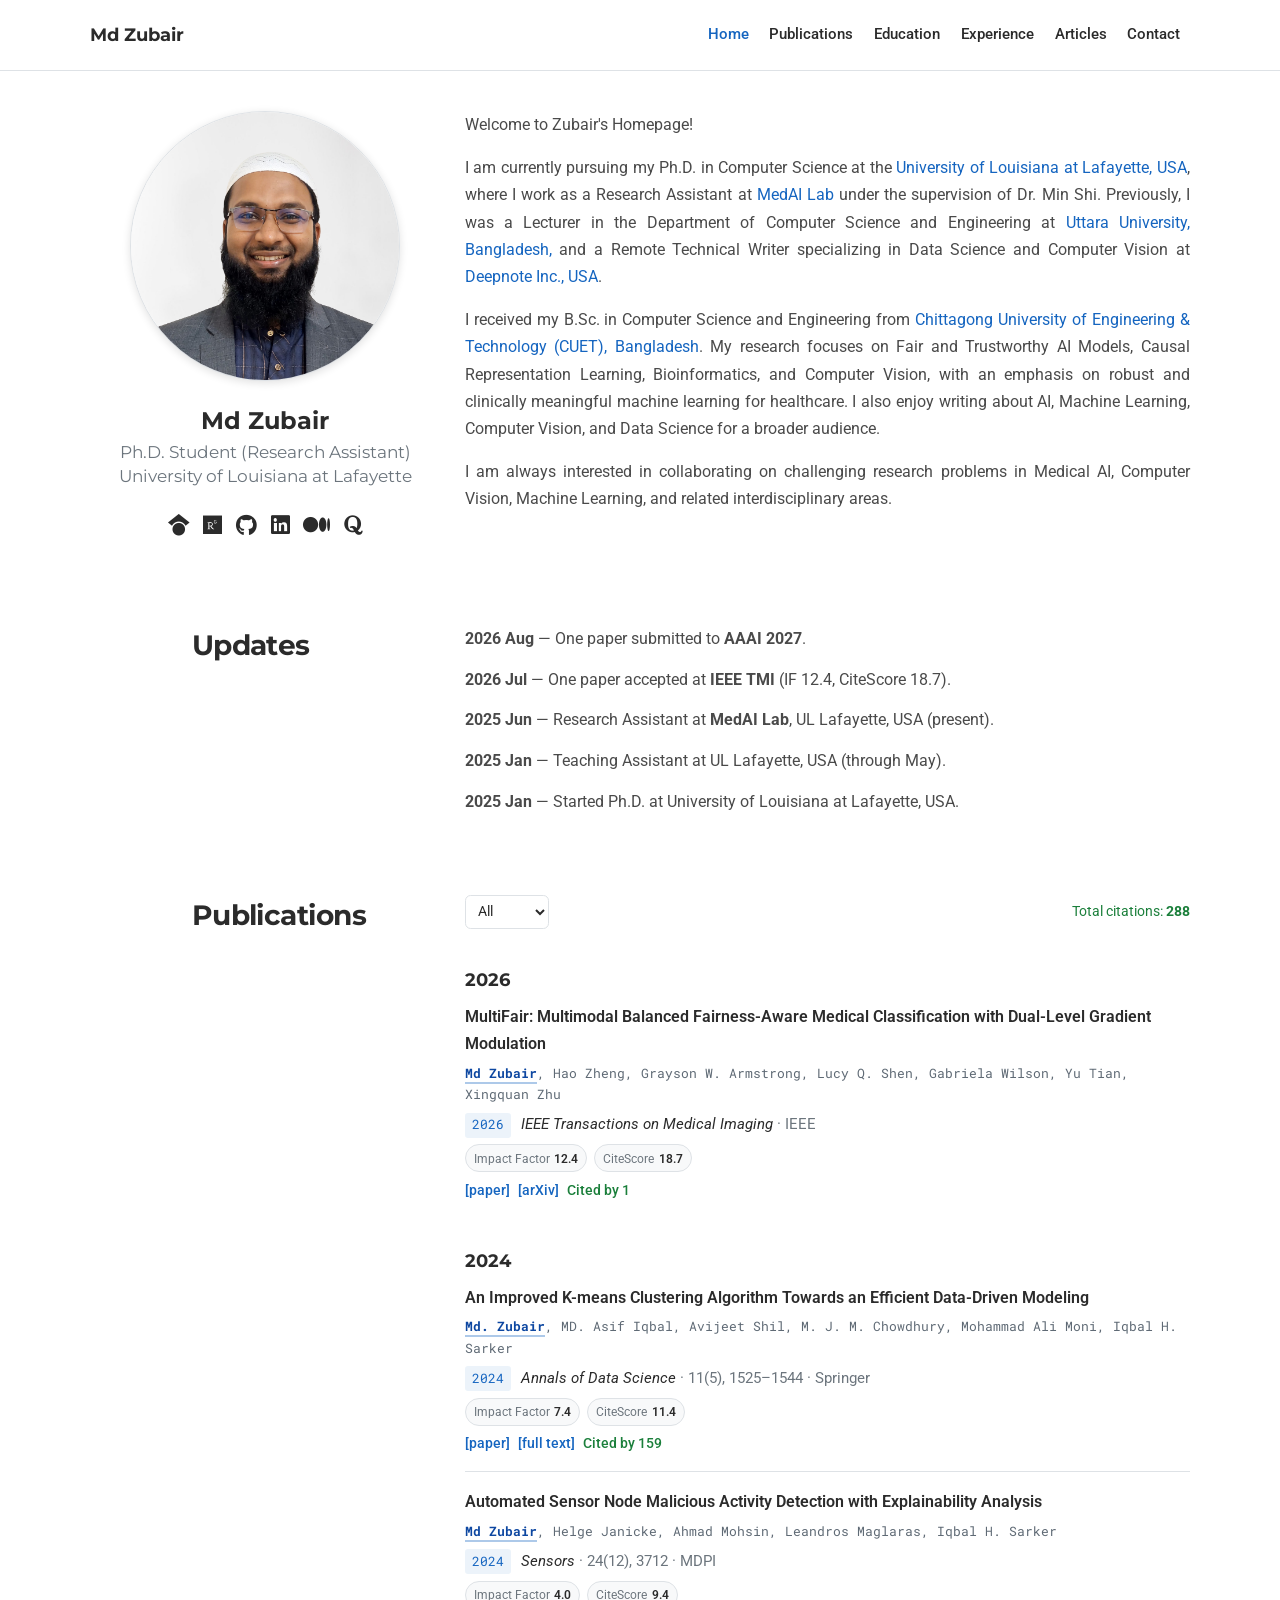
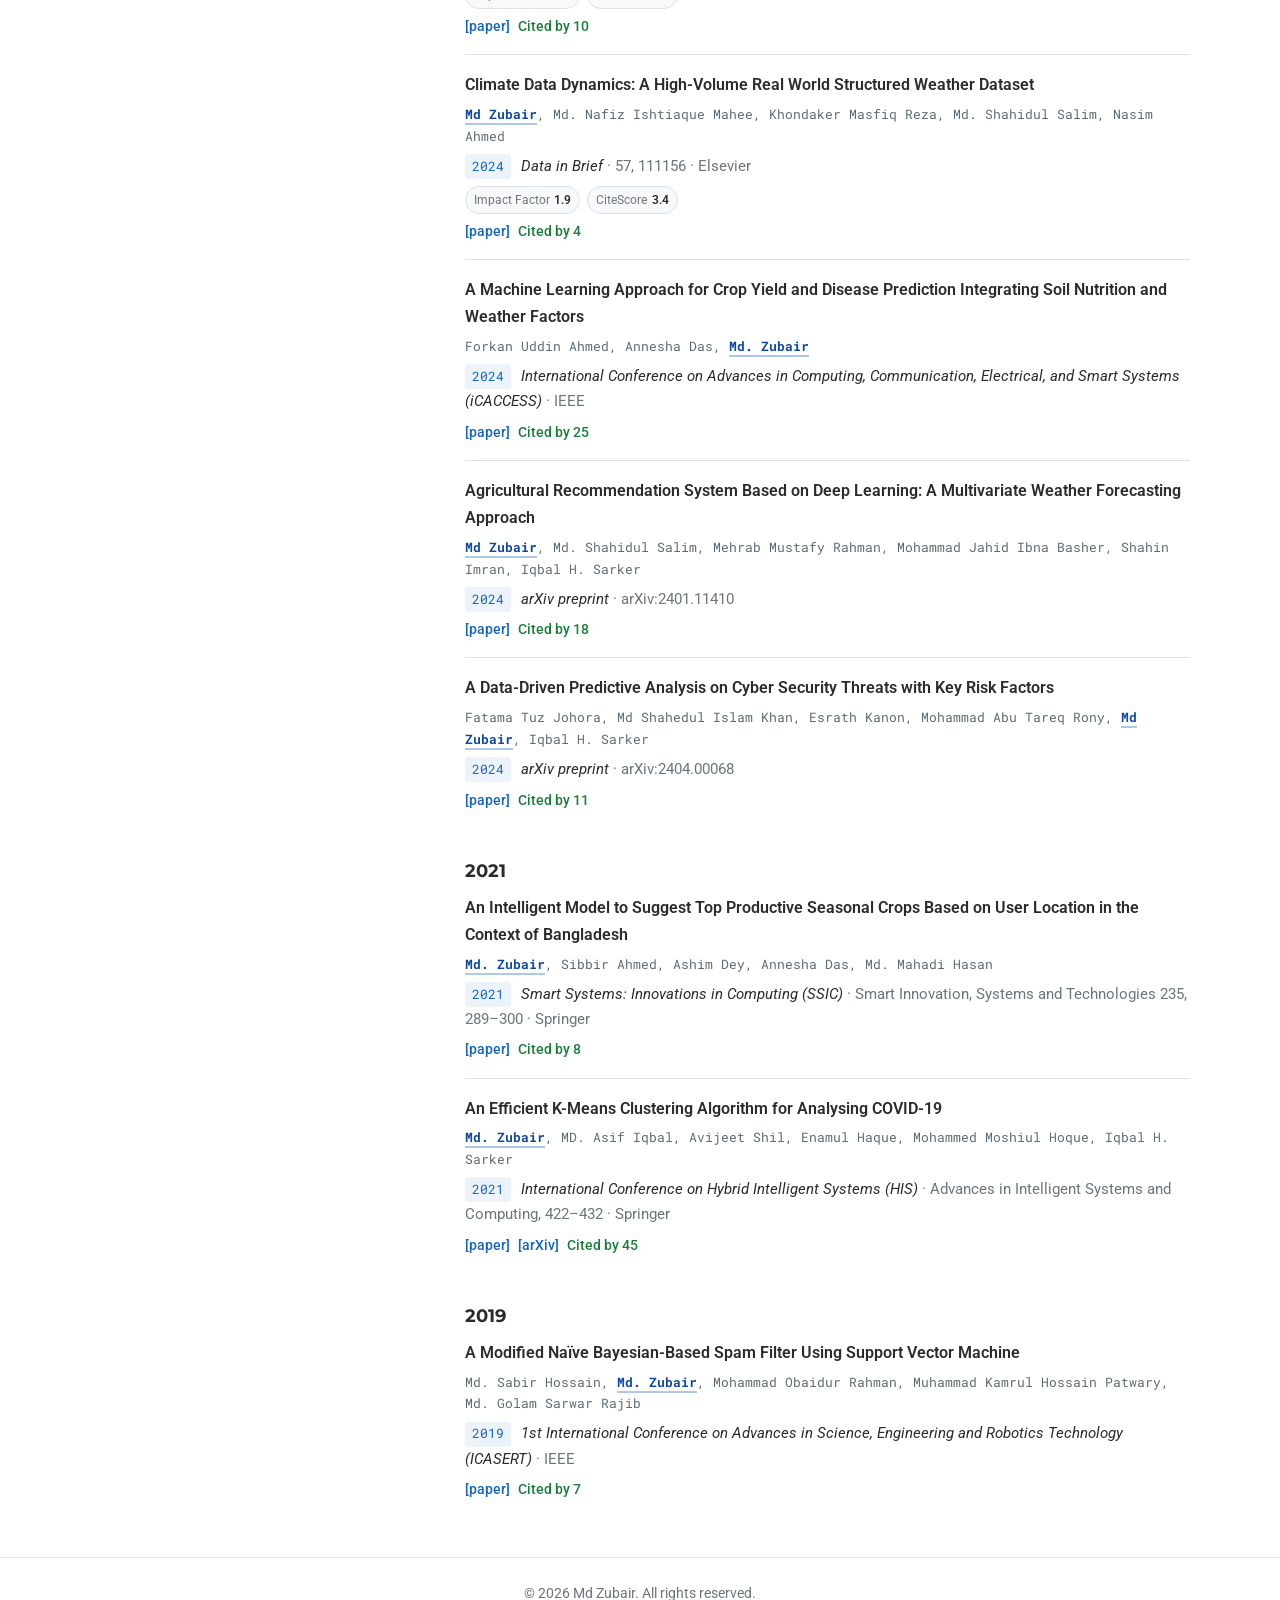
==== commit f8497a5b: "Hide the CV preview and download until the CV is updated. Co-authored-by: Cursor <cursoragent@cursor" ====
--- a/index.html
+++ b/index.html
@@ -92,6 +92,7 @@
             <p>
               I am always interested in collaborating on challenging research problems in Medical AI, Computer Vision, Machine Learning, and related interdisciplinary areas.
             </p>
+            <!-- CV masked pending update. Restore the block below when the CV is ready.
             <div class="cv-actions">
               <button type="button" class="cv-btn" id="cv-preview-btn" aria-haspopup="dialog" aria-controls="cv-modal">
                 <i class="fas fa-eye"></i> Preview CV
@@ -100,6 +101,7 @@
                 <i class="fas fa-download"></i>
               </a>
             </div>
+            -->
           </div>
         </div>
       </div>
@@ -346,6 +348,7 @@
     </div>
   </footer>
 
+  <!-- CV preview masked pending update. Restore the dialog below when the CV is ready.
   <div class="cv-modal" id="cv-modal" role="dialog" aria-modal="true" aria-labelledby="cv-modal-title" hidden>
     <div class="cv-modal-backdrop" data-cv-close></div>
     <div class="cv-modal-panel">
@@ -378,6 +381,7 @@
       </div>
     </div>
   </div>
+  -->
 
   <script src="js/main.js?v=20260825b"></script>
 </body>
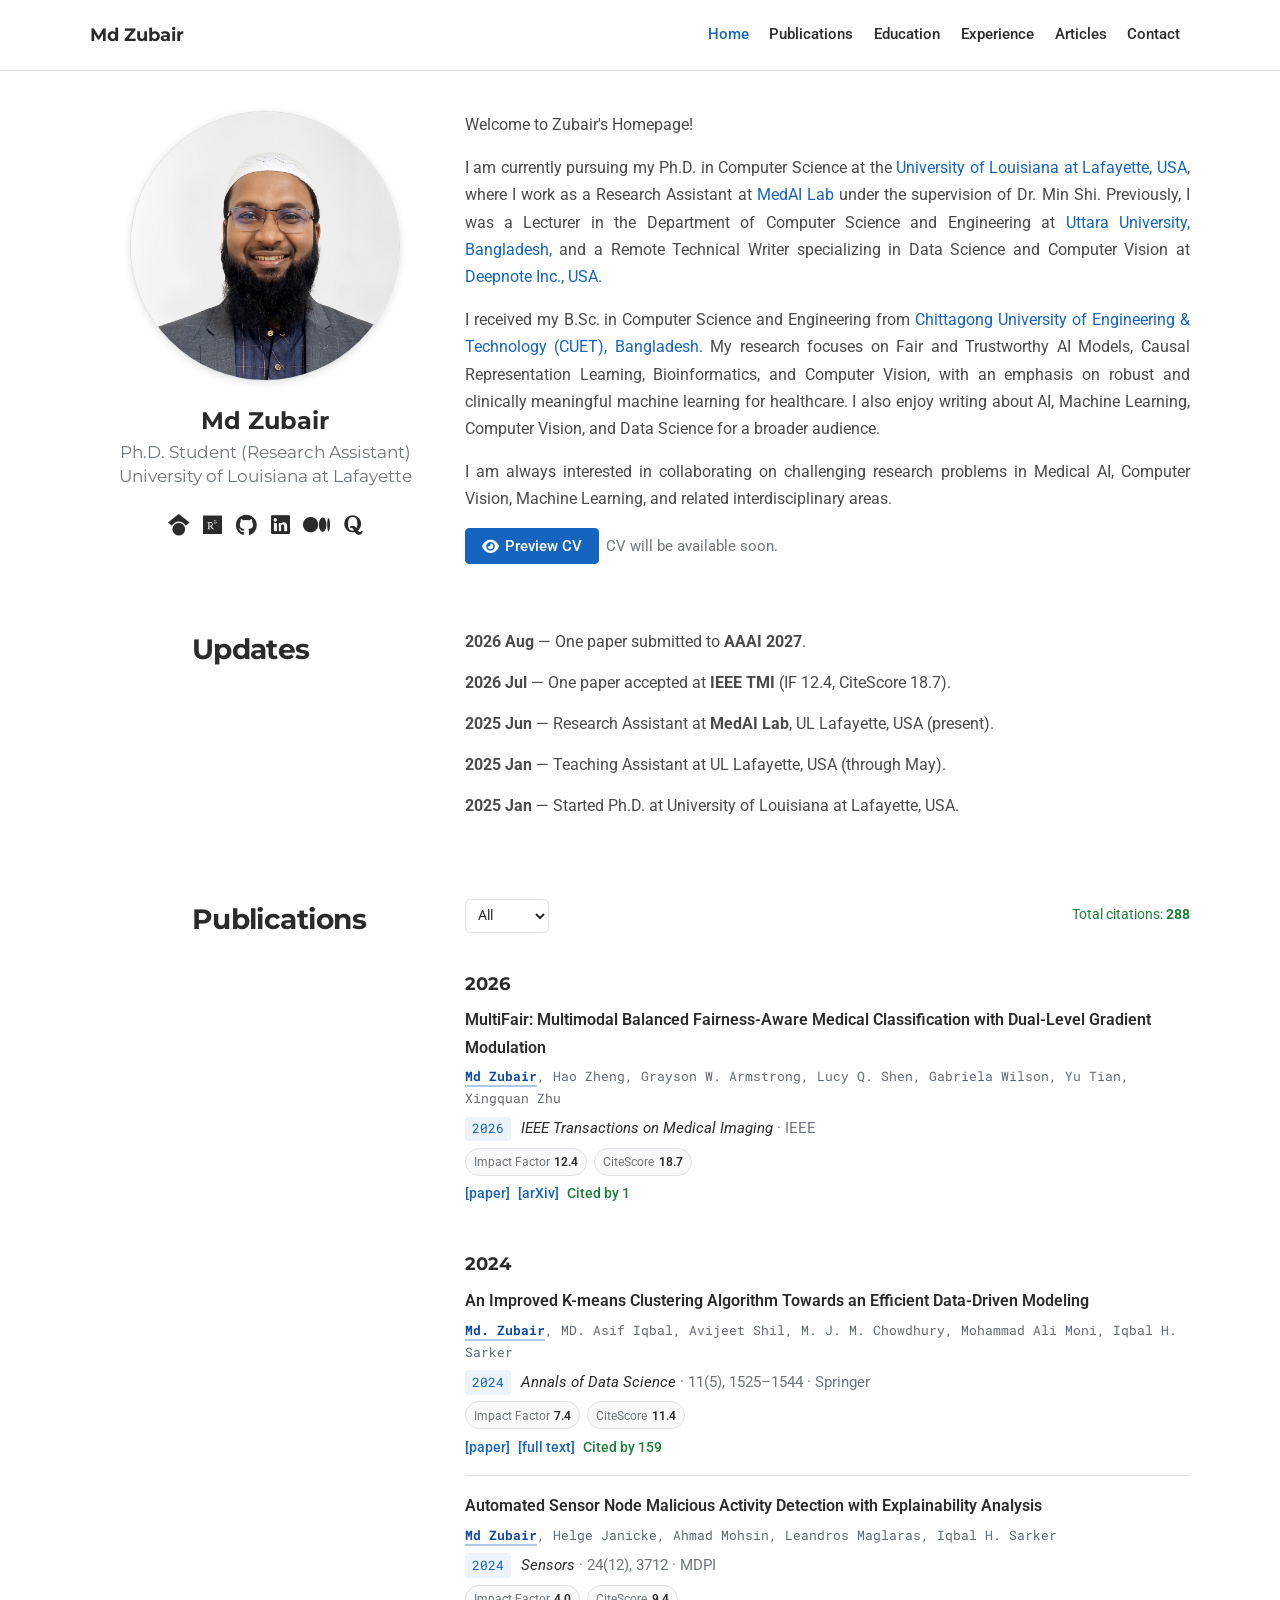
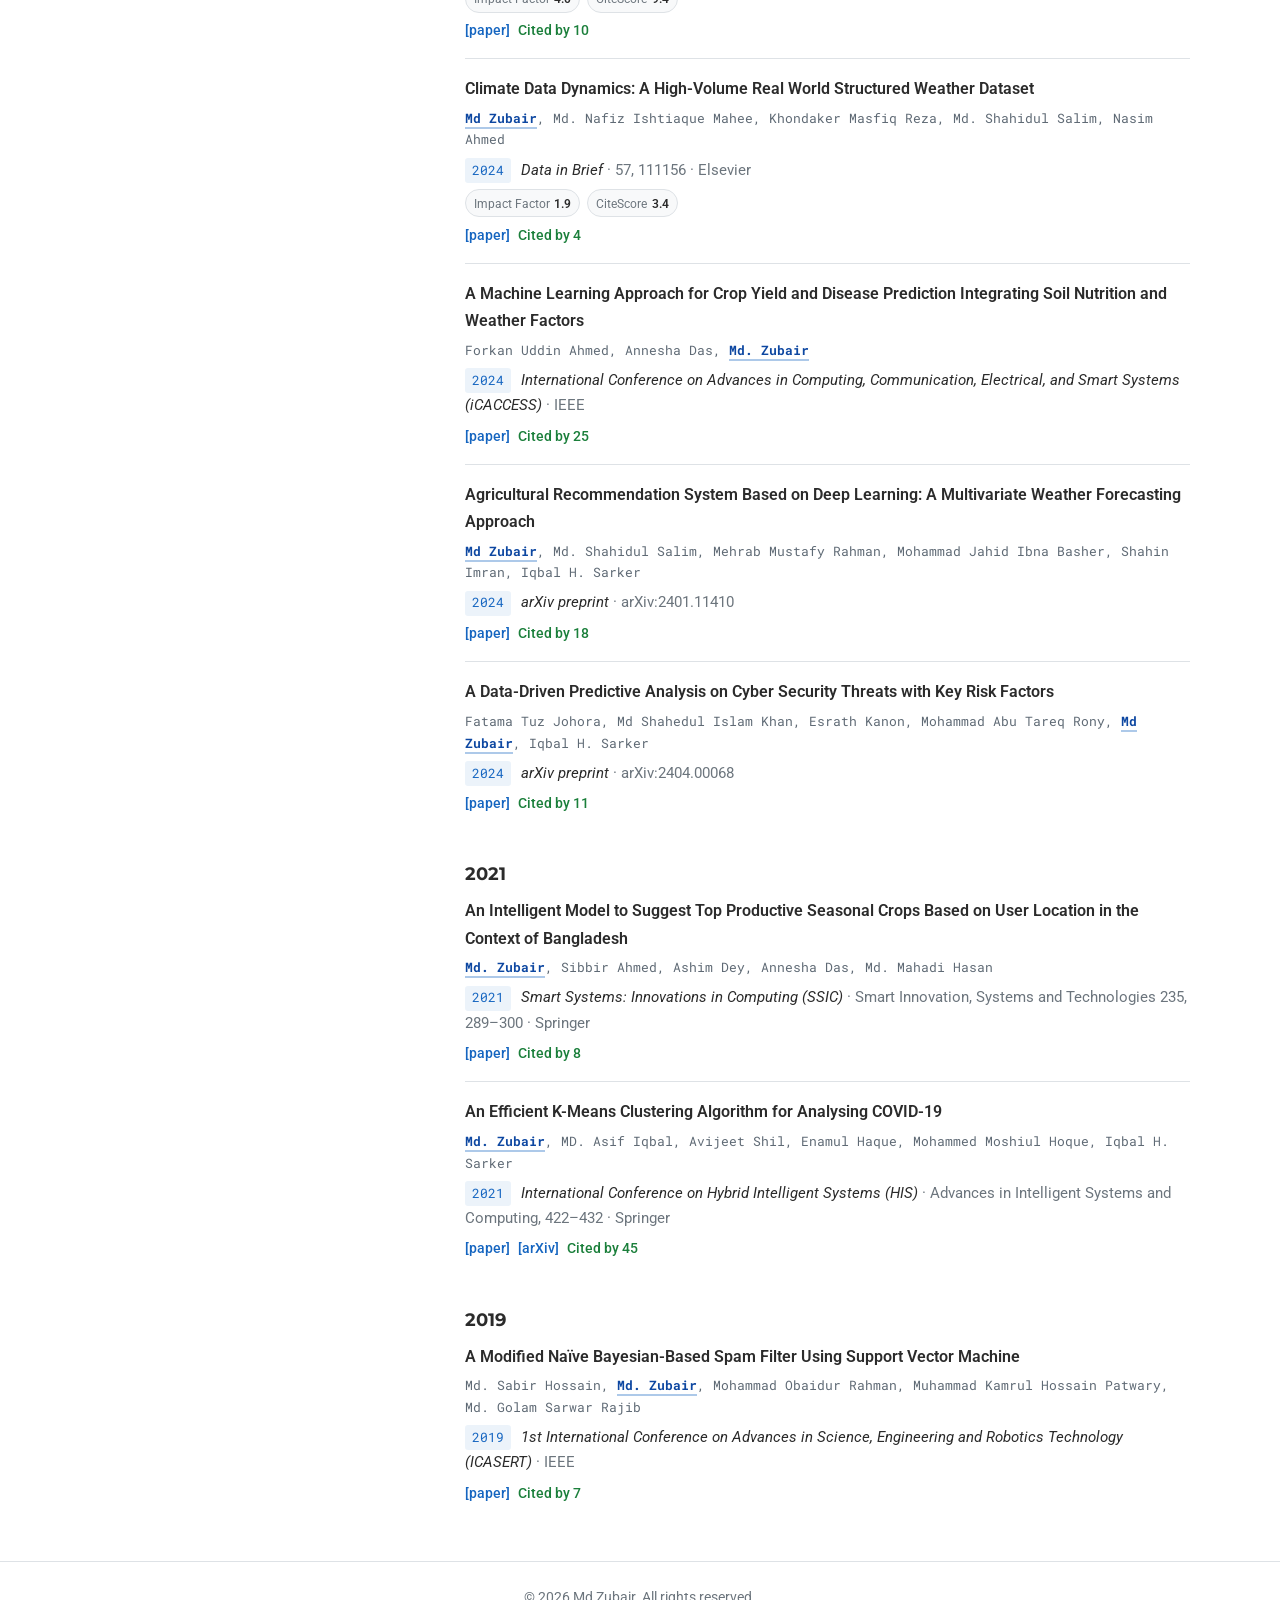
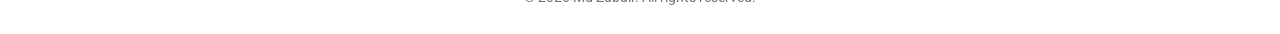
==== commit de64b664: "Show a CV preview notice until the CV is available." ====
--- a/index.html
+++ b/index.html
@@ -10,7 +10,7 @@
   <link rel="preconnect" href="https://fonts.gstatic.com" crossorigin />
   <link href="https://fonts.googleapis.com/css2?family=Montserrat:wght@400;700&family=Roboto+Mono&family=Roboto:wght@400;500;700&display=swap" rel="stylesheet" />
   <link rel="stylesheet" href="https://cdnjs.cloudflare.com/ajax/libs/font-awesome/6.5.1/css/all.min.css" />
-  <link rel="stylesheet" href="css/style.css?v=20260829d" />
+  <link rel="stylesheet" href="css/style.css?v=20261014c" />
   <link rel="icon" href="assets/ull-logo.svg" />
 </head>
 <body>
@@ -92,16 +92,12 @@
             <p>
               I am always interested in collaborating on challenging research problems in Medical AI, Computer Vision, Machine Learning, and related interdisciplinary areas.
             </p>
-            <!-- CV masked pending update. Restore the block below when the CV is ready.
             <div class="cv-actions">
               <button type="button" class="cv-btn" id="cv-preview-btn" aria-haspopup="dialog" aria-controls="cv-modal">
                 <i class="fas fa-eye"></i> Preview CV
               </button>
-              <a class="cv-download-icon" href="assets/cv.pdf" download="Md_Zubair_CV.pdf" aria-label="Download CV" title="Download CV">
-                <i class="fas fa-download"></i>
-              </a>
+              <span class="cv-soon">CV will be available soon.</span>
             </div>
-            -->
           </div>
         </div>
       </div>
@@ -348,40 +344,22 @@
     </div>
   </footer>
 
-  <!-- CV preview masked pending update. Restore the dialog below when the CV is ready.
   <div class="cv-modal" id="cv-modal" role="dialog" aria-modal="true" aria-labelledby="cv-modal-title" hidden>
     <div class="cv-modal-backdrop" data-cv-close></div>
-    <div class="cv-modal-panel">
+    <div class="cv-modal-panel cv-modal-notice">
       <div class="cv-modal-header">
         <h2 id="cv-modal-title">Curriculum Vitae</h2>
         <div class="cv-modal-actions">
-          <a class="cv-btn cv-btn-sm" href="assets/cv.pdf" target="_blank" rel="noopener">
-            <i class="fas fa-external-link-alt"></i> Open
-          </a>
-          <a class="cv-btn cv-btn-sm cv-btn-outline" href="assets/cv.pdf" download="Md_Zubair_CV.pdf">
-            <i class="fas fa-download"></i> Download
-          </a>
           <button type="button" class="cv-modal-close" data-cv-close aria-label="Close CV preview">
             <i class="fas fa-times"></i>
           </button>
         </div>
       </div>
       <div class="cv-modal-body">
-        <iframe
-          id="cv-frame"
-          title="CV preview"
-          src="assets/cv.pdf#toolbar=1&navpanes=0&view=FitH"
-        ></iframe>
-        <p class="cv-fallback" id="cv-fallback" hidden>
-          PDF preview is unavailable in this browser.
-          <a href="assets/cv.pdf" target="_blank" rel="noopener">Open the CV</a>
-          or
-          <a href="assets/cv.pdf" download="Md_Zubair_CV.pdf">download it</a>.
-        </p>
+        <p class="cv-soon-message">CV will be available soon.</p>
       </div>
     </div>
   </div>
-  -->
 
   <script src="js/main.js?v=20260825b"></script>
 </body>
--- a/css/style.css
+++ b/css/style.css
@@ -1208,6 +1208,11 @@
   border-color: var(--primary-dark);
 }
 
+.cv-soon {
+  color: var(--muted);
+  font-size: 0.95rem;
+}
+
 .cv-download-icon {
   display: inline-flex;
   align-items: center;
@@ -1275,6 +1280,19 @@
   overflow: hidden;
 }
 
+.cv-modal-panel.cv-modal-notice {
+  width: min(480px, 100%);
+  height: auto;
+}
+
+.cv-soon-message {
+  margin: 0;
+  padding: 2.25rem 1.5rem 2.5rem;
+  text-align: center;
+  color: var(--heading);
+  font-size: 1.05rem;
+}
+
 .cv-modal-header {
   display: flex;
   align-items: center;
